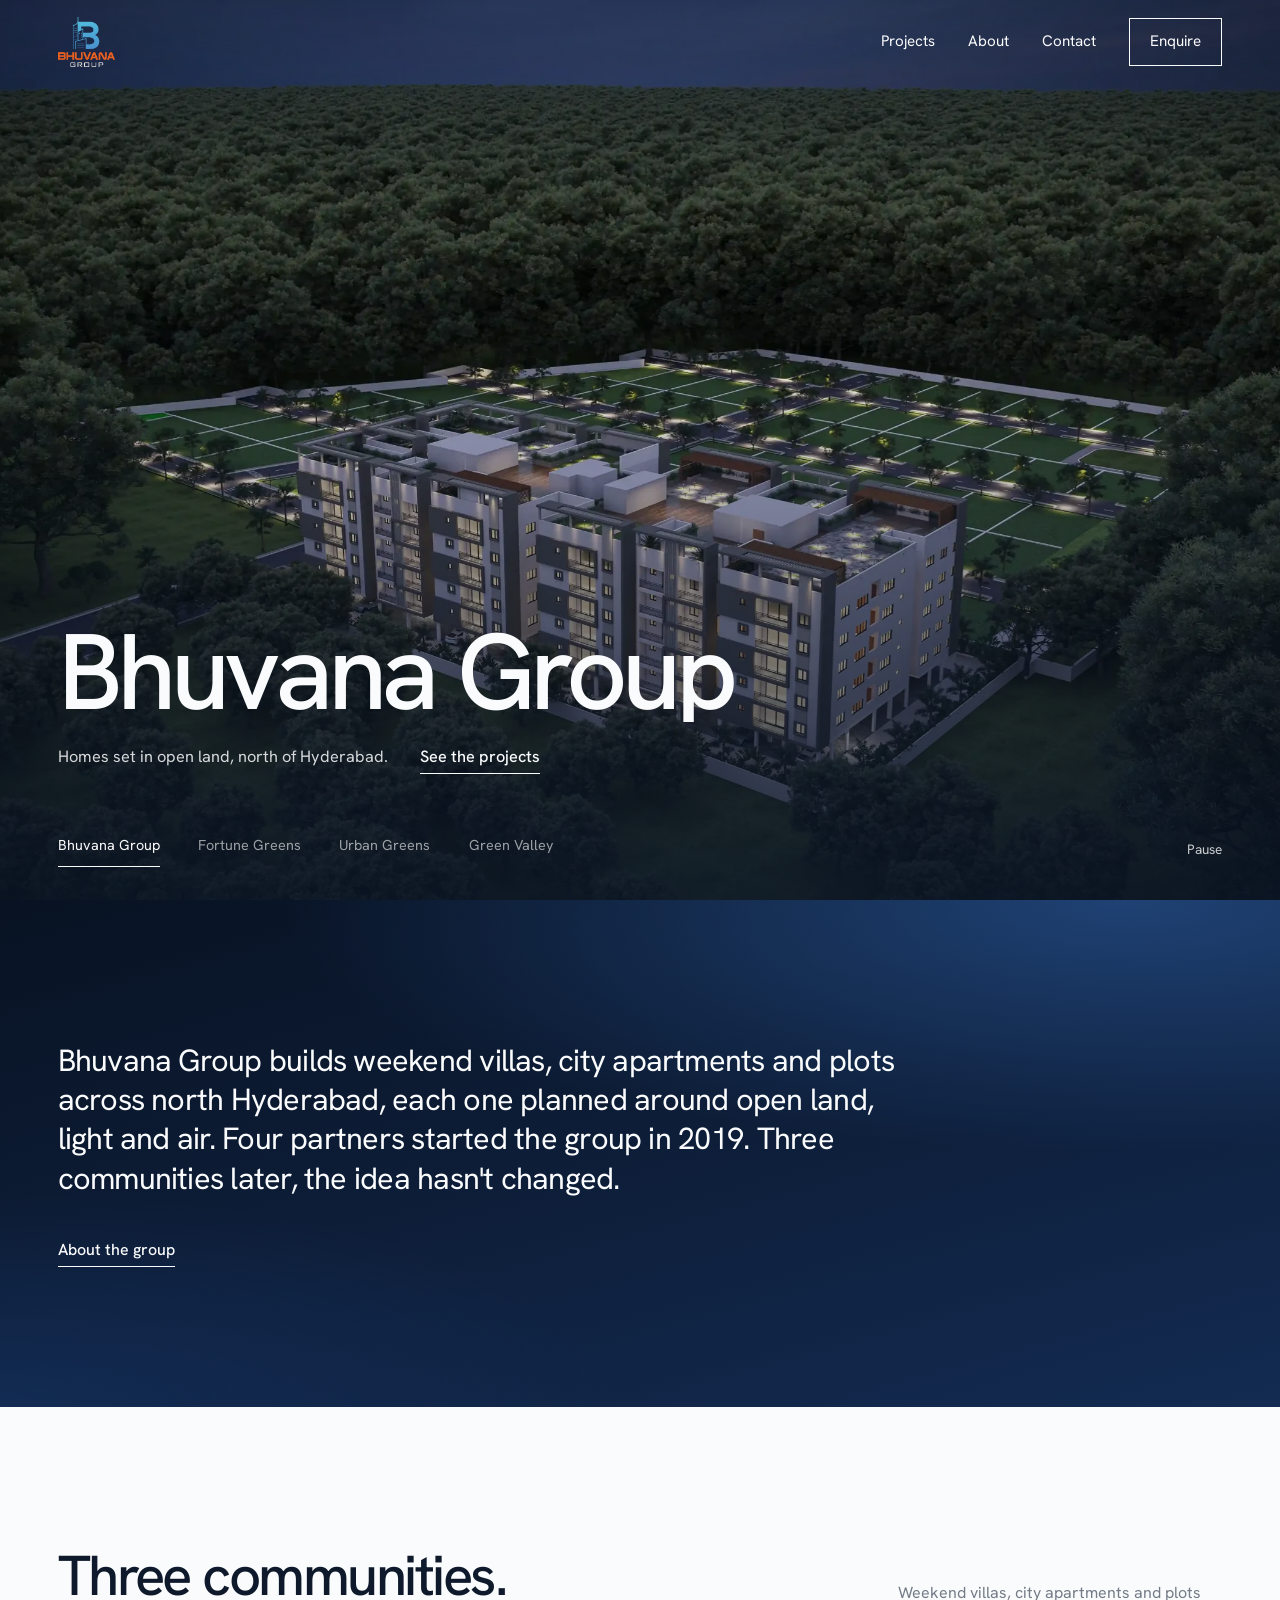
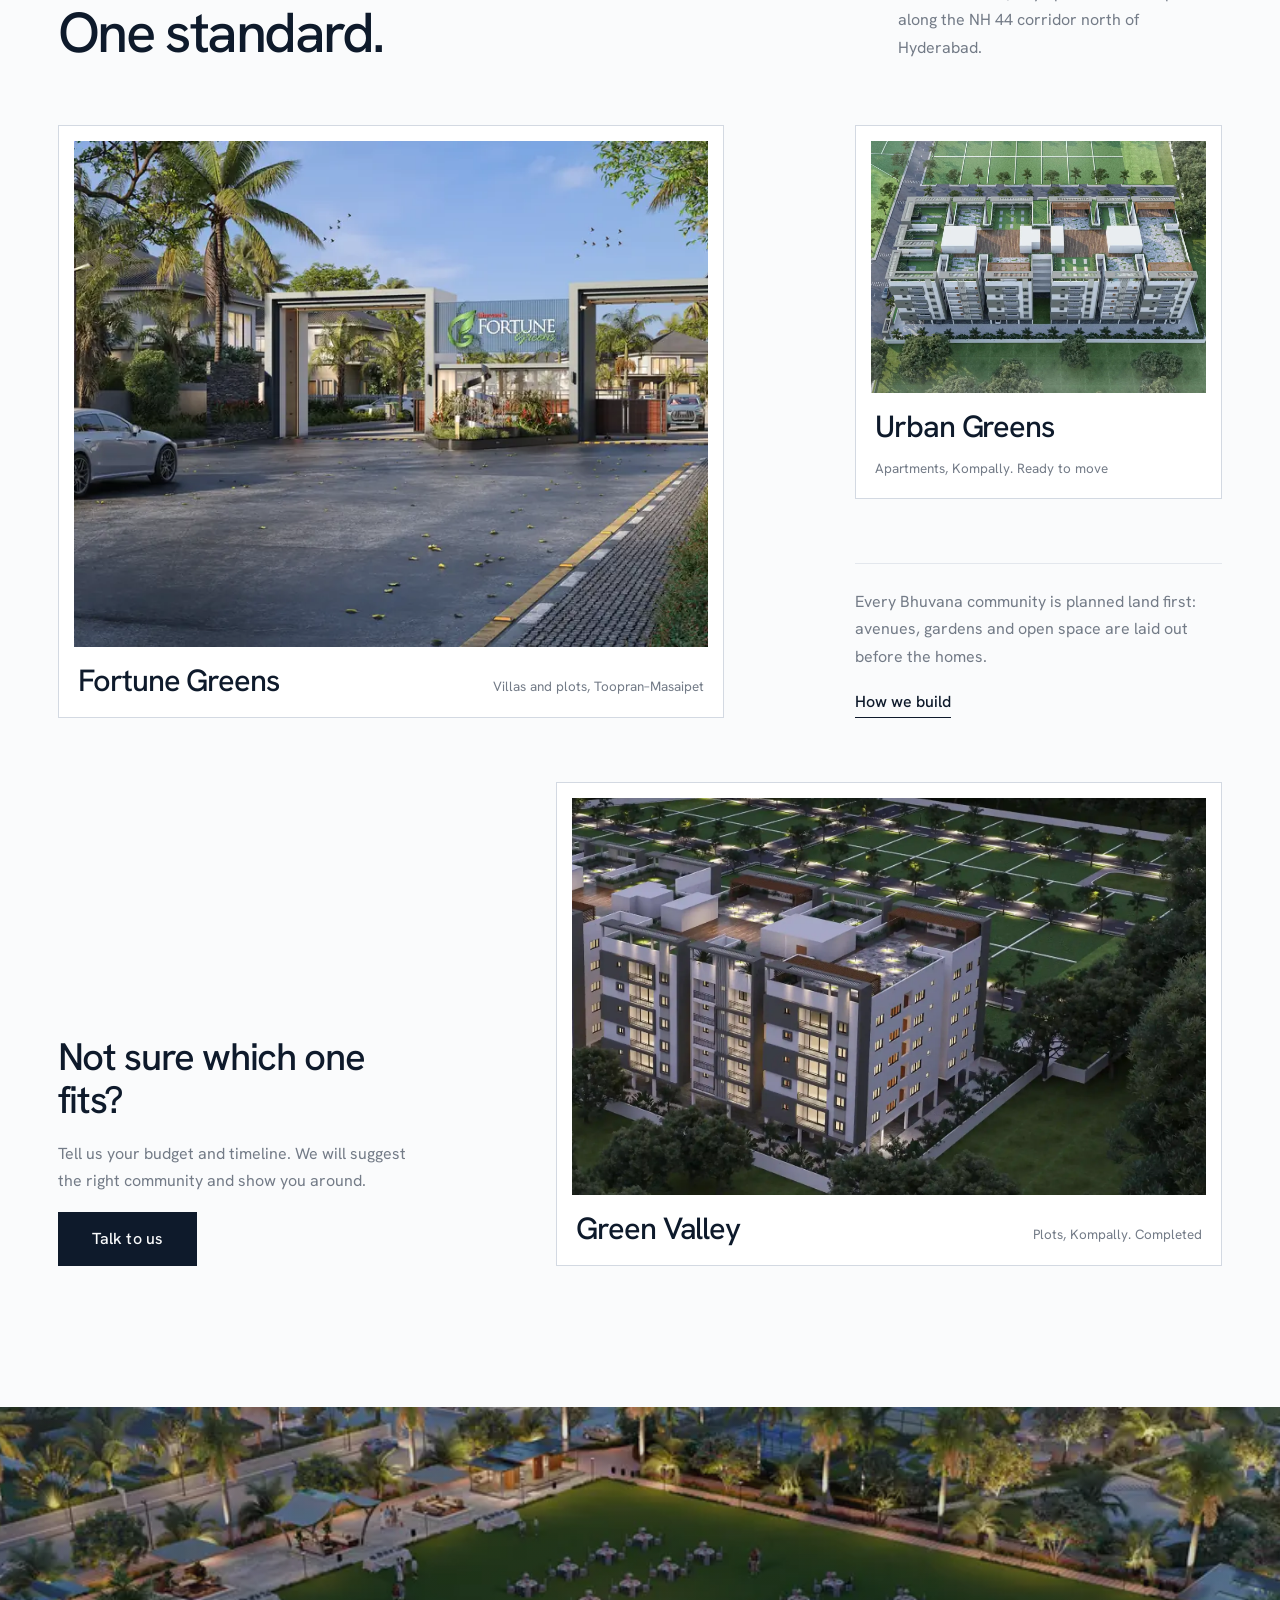
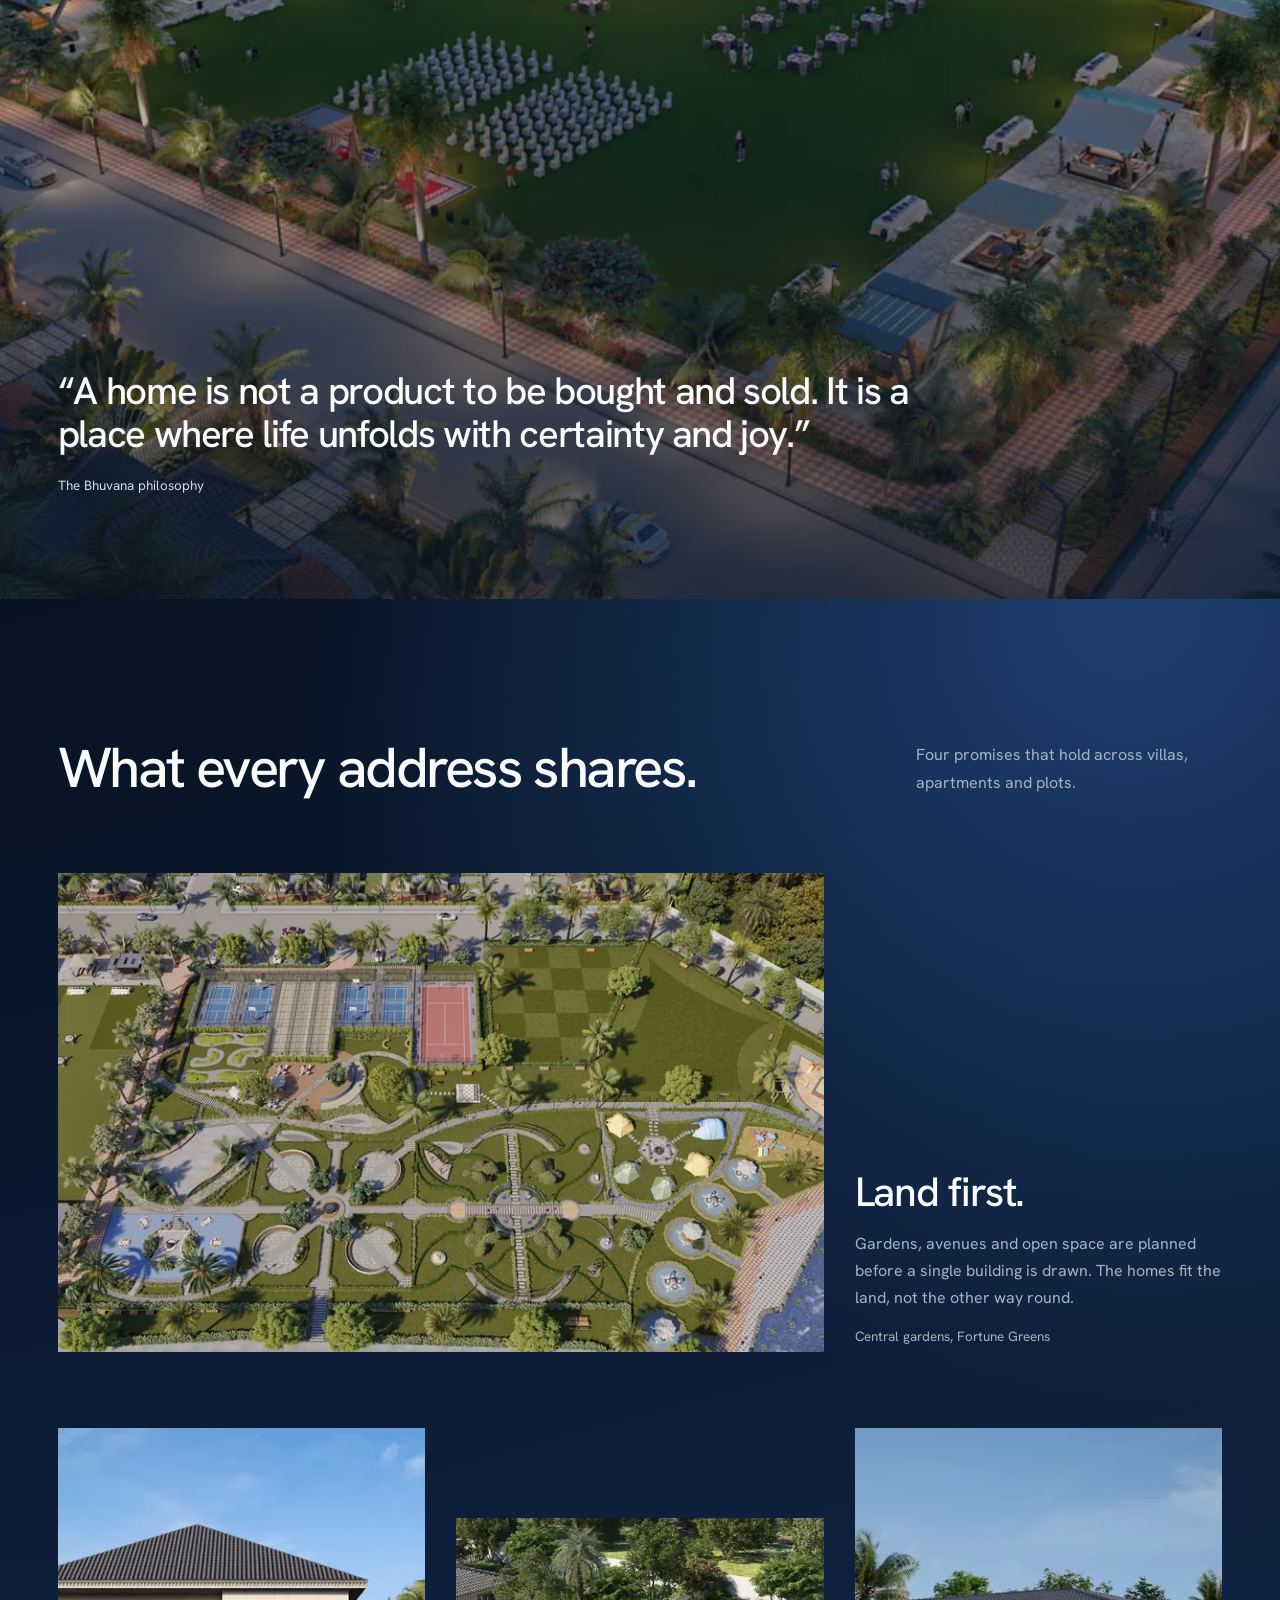
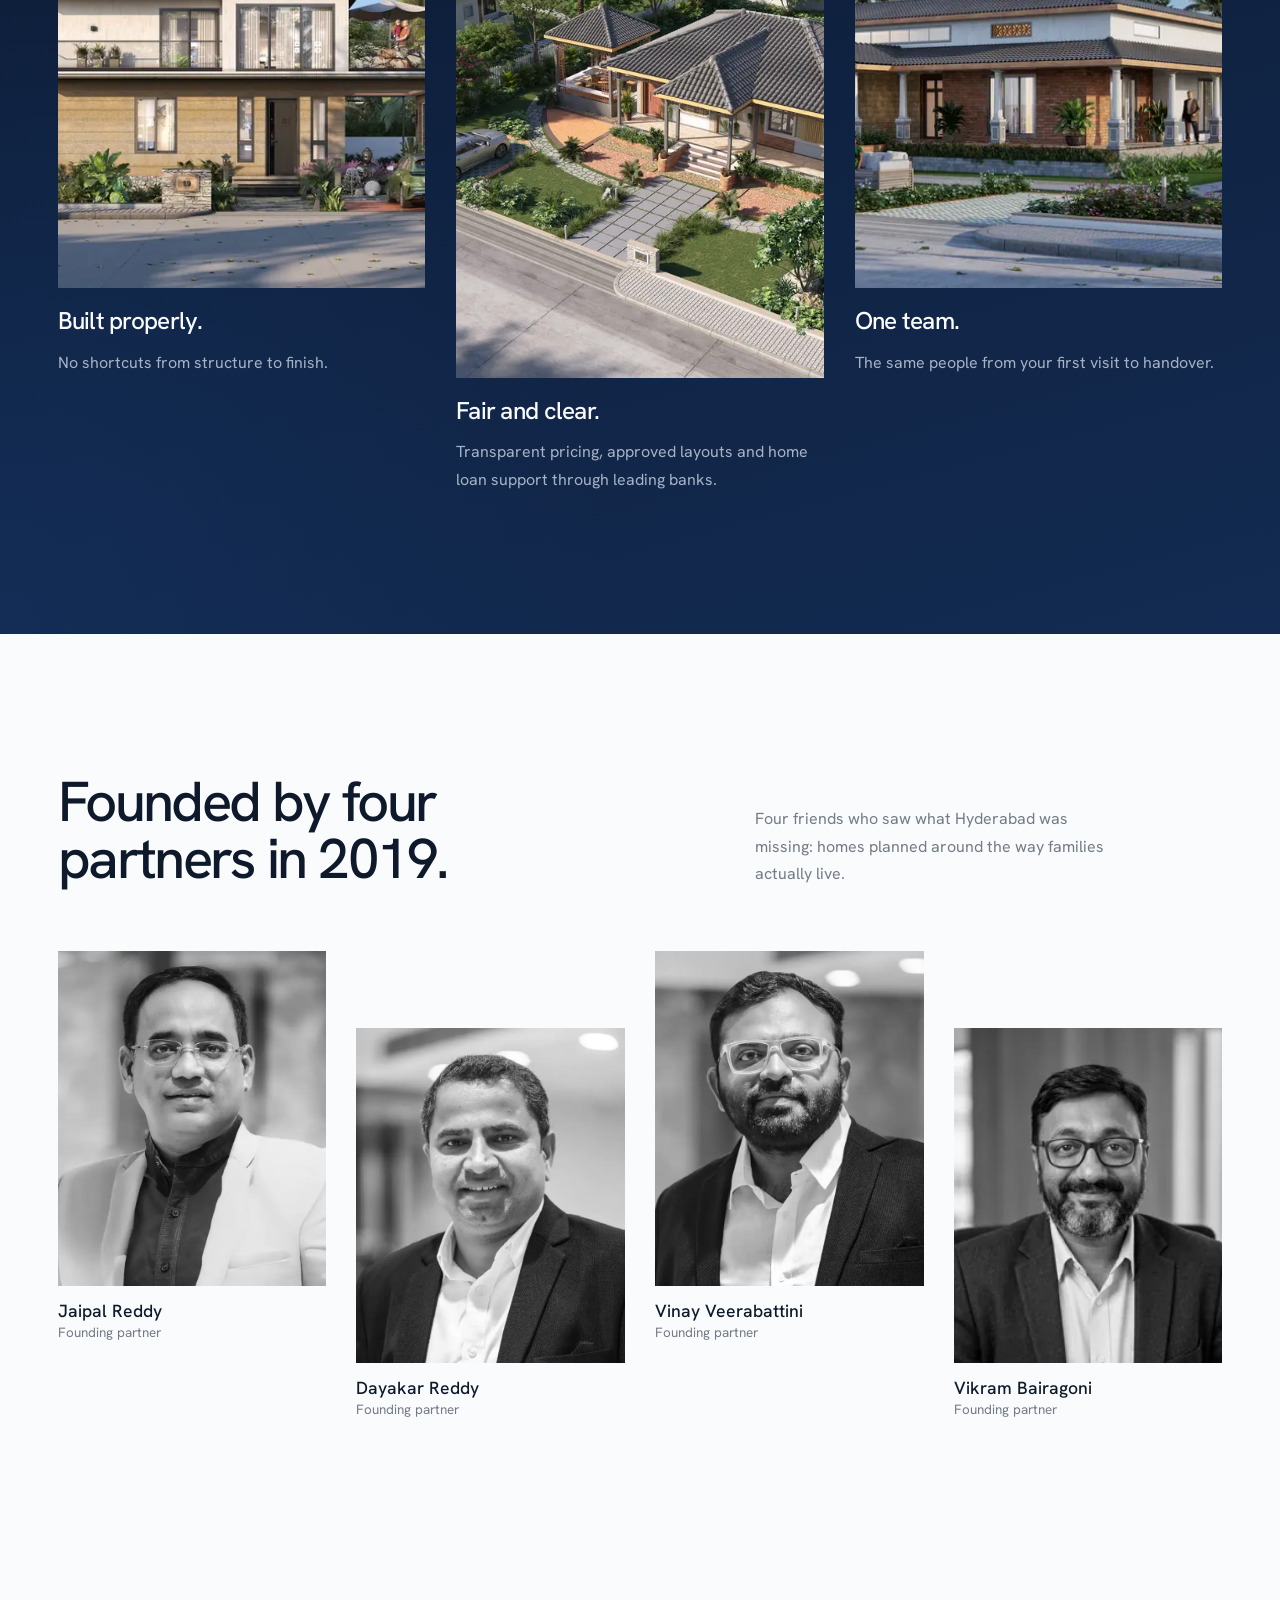
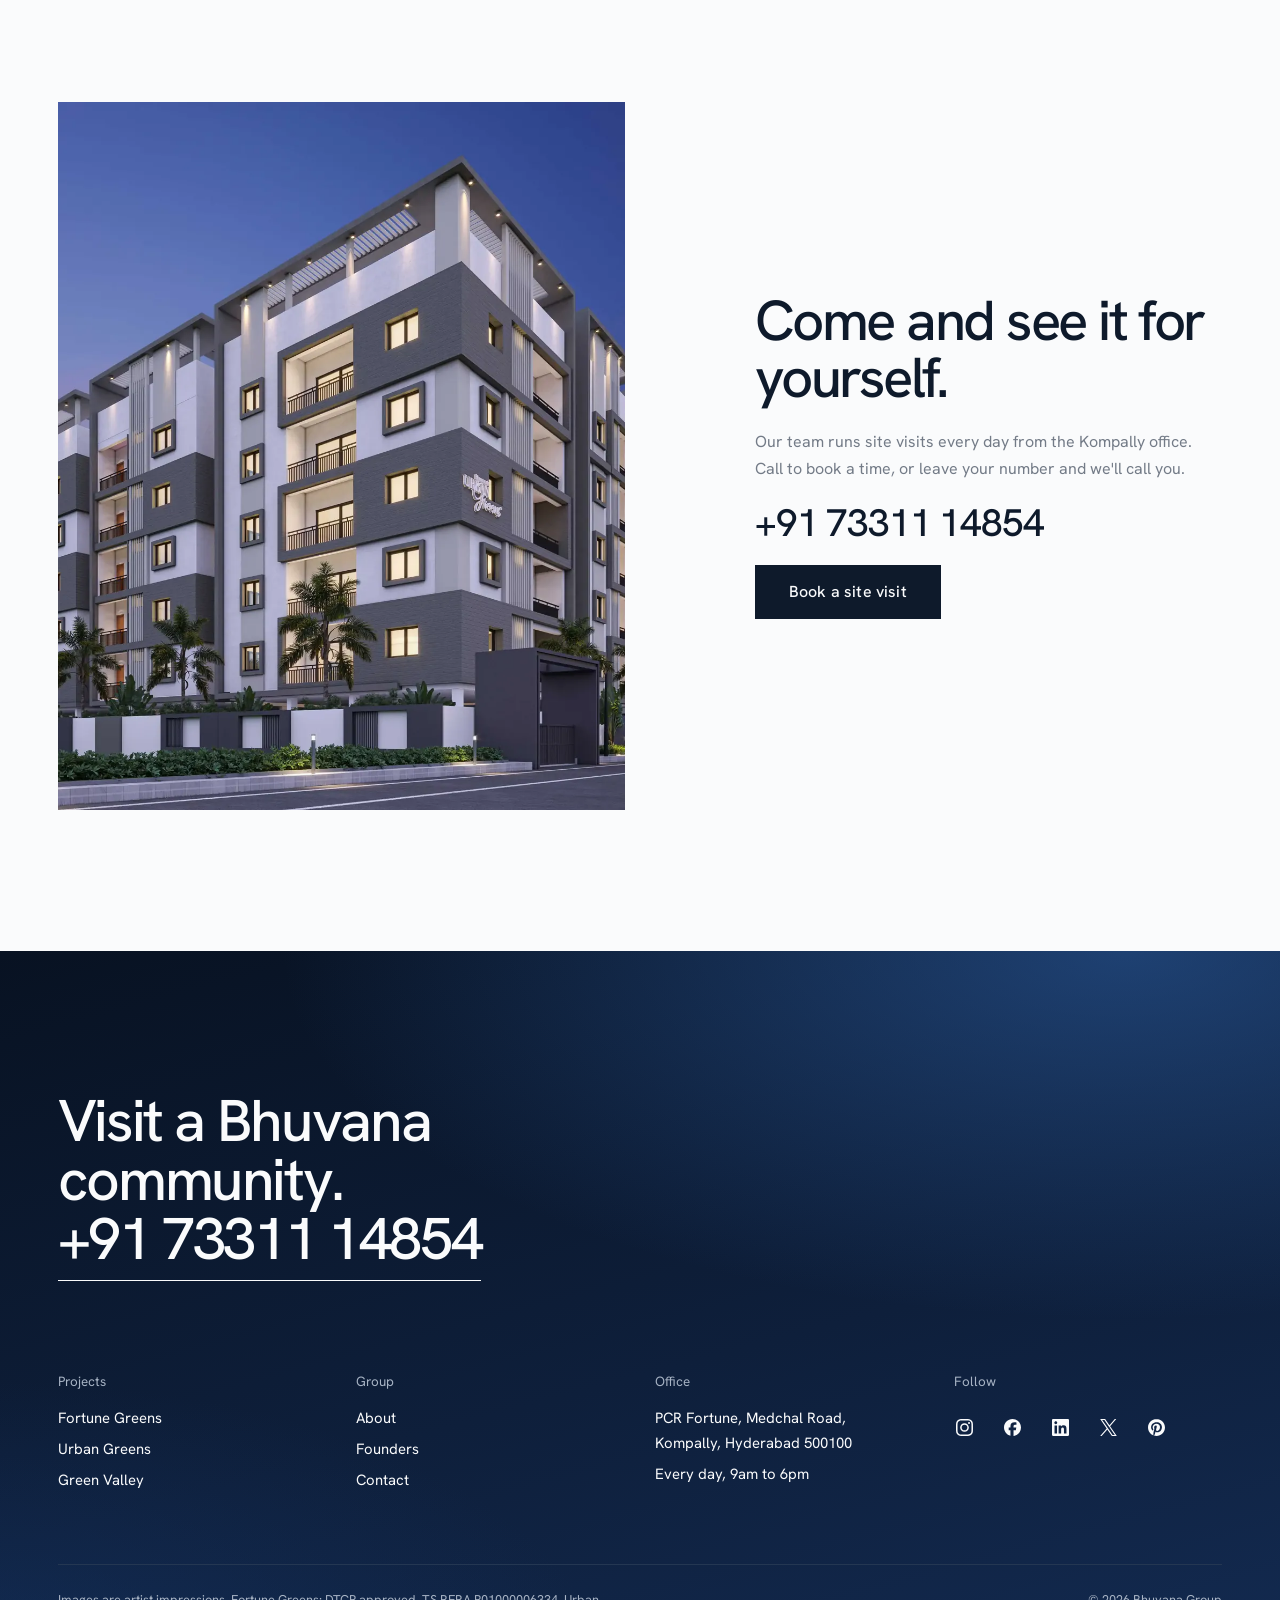
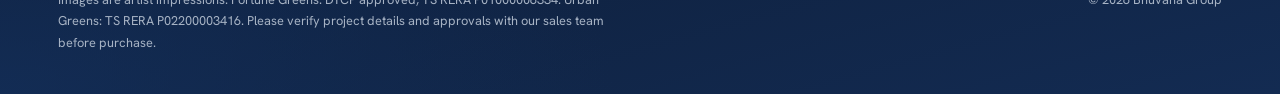
==== bhuvana/index.html @ 67fd5491 "Add Bhuvana Group site (v18) as uploaded, before redesign Co-Authored-By: Claude Opus 5.5 <noreply@a" ====
<!doctype html>
<html lang="en">
<head>
<meta charset="utf-8">
<meta name="viewport" content="width=device-width, initial-scale=1, viewport-fit=cover">
<title>Bhuvana Group | Villas, apartments and plots in Hyderabad</title>
<meta name="description" content="Bhuvana Group builds weekend villas, city apartments and plots across north Hyderabad: Fortune Greens, Urban Greens and Green Valley.">
<link rel="icon" href="favicon.ico" sizes="any">
<link rel="icon" href="icon-512.png" type="image/png">
<link rel="apple-touch-icon" href="apple-touch-icon.png">
<link rel="canonical" href="https://bhuvanagroup.com/">
<meta name="theme-color" content="#0E1A2B">
<meta property="og:type" content="website">
<meta property="og:title" content="Bhuvana Group | Villas, apartments and plots in Hyderabad">
<meta property="og:description" content="Bhuvana Group builds weekend villas, city apartments and plots across north Hyderabad: Fortune Greens, Urban Greens and Green Valley.">
<meta property="og:url" content="https://bhuvanagroup.com/">
<meta property="og:image" content="https://api.bhuvanagroup.com/uploads/contactusImg/1744460688095.png">
<script type="application/ld+json">{"@context":"https://schema.org","@type":"RealEstateAgent","name":"Bhuvana Group","url":"https://bhuvanagroup.com","telephone":"+91-7331114854","address":{"@type":"PostalAddress","streetAddress":"Plot No. 8-81, PCR Fortune, Near Anthem Villas, Laxmi Nagar Colony, Gundlapochampally, Medchal Road, Kompally","addressLocality":"Hyderabad","addressRegion":"Telangana","postalCode":"500100","addressCountry":"IN"},"openingHours":"Mo-Su 09:00-18:00","sameAs":["https://www.facebook.com/bhuvanagroup","https://www.instagram.com/bhuvanagroup","https://www.linkedin.com/company/bhuvanagroup","https://x.com/BhuvanaGroup","https://in.pinterest.com/Bhuvanagroup"]}</script>
<link rel="preconnect" href="https://fonts.googleapis.com">
<link rel="preconnect" href="https://fonts.gstatic.com" crossorigin>
<link href="https://fonts.googleapis.com/css2?family=Hanken+Grotesk:wght@400;500;600&display=swap" rel="stylesheet">
<link rel="stylesheet" href="assets/site.css">
</head>
<body>
<svg width="0" height="0" style="position:absolute" aria-hidden="true">
<symbol id="i-badge-check" viewBox="0 0 24 24"><path d="M3.85 8.62a4 4 0 0 1 4.78-4.77 4 4 0 0 1 6.74 0 4 4 0 0 1 4.78 4.78 4 4 0 0 1 0 6.74 4 4 0 0 1-4.77 4.78 4 4 0 0 1-6.75 0 4 4 0 0 1-4.78-4.77 4 4 0 0 1 0-6.76Z" /> <path d="m16 9-5.5 5.5L8 12" /></symbol>
<symbol id="i-scale" viewBox="0 0 24 24"><path d="M12 3v18" /> <path d="m19 8 3 8a5 5 0 0 1-6 0zV7" /> <path d="M3 7h1a17 17 0 0 0 8-2 17 17 0 0 0 8 2h1" /> <path d="m5 8 3 8a5 5 0 0 1-6 0zV7" /> <path d="M7 21h10" /></symbol>
<symbol id="i-map-pin" viewBox="0 0 24 24"><path d="M20 10c0 4.993-5.539 10.193-7.399 11.799a1 1 0 0 1-1.202 0C9.539 20.193 4 14.993 4 10a8 8 0 0 1 16 0" /> <circle cx="12" cy="10" r="3" /></symbol>
<symbol id="i-sprout" viewBox="0 0 24 24"><path d="M14 9.536V7a4 4 0 0 1 4-4h1.5a.5.5 0 0 1 .5.5V5a4 4 0 0 1-4 4 4 4 0 0 0-4 4c0 2 1 3 1 5a5 5 0 0 1-1 3" /> <path d="M4 9a5 5 0 0 1 8 4 5 5 0 0 1-8-4" /> <path d="M5 21h14" /></symbol>
<symbol id="i-handshake" viewBox="0 0 24 24"><path d="m11 17 2 2a1 1 0 1 0 3-3" /> <path d="m14 14 2.5 2.5a1 1 0 1 0 3-3l-3.88-3.88a3 3 0 0 0-4.24 0l-.88.88a1 1 0 1 1-3-3l2.81-2.81a5.79 5.79 0 0 1 7.06-.87l.47.28a2 2 0 0 0 1.42.25L21 4" /> <path d="m21 3 1 11h-2" /> <path d="M3 3 2 14l6.5 6.5a1 1 0 1 0 3-3" /> <path d="M3 4h8" /></symbol>
<symbol id="i-sofa" viewBox="0 0 24 24"><path d="M20 9V6a2 2 0 0 0-2-2H6a2 2 0 0 0-2 2v3" /> <path d="M2 16a2 2 0 0 0 2 2h16a2 2 0 0 0 2-2v-5a2 2 0 0 0-4 0v1.5a.5.5 0 0 1-.5.5h-11a.5.5 0 0 1-.5-.5V11a2 2 0 0 0-4 0z" /> <path d="M4 18v2" /> <path d="M20 18v2" /> <path d="M12 4v9" /></symbol>
<symbol id="i-trees" viewBox="0 0 24 24"><path d="M10 10v.2A3 3 0 0 1 8.9 16H5a3 3 0 0 1-1-5.8V10a3 3 0 0 1 6 0Z" /> <path d="M7 16v6" /> <path d="M13 19v3" /> <path d="M12 19h8.3a1 1 0 0 0 .7-1.7L18 14h.3a1 1 0 0 0 .7-1.7L16 9h.2a1 1 0 0 0 .8-1.7L13 3l-1.4 1.5" /></symbol>
<symbol id="i-shield-check" viewBox="0 0 24 24"><path d="M20 13c0 5-3.5 7.5-7.66 8.95a1 1 0 0 1-.67-.01C7.5 20.5 4 18 4 13V6a1 1 0 0 1 1-1c2 0 4.5-1.2 6.24-2.72a1.17 1.17 0 0 1 1.52 0C14.51 3.81 17 5 19 5a1 1 0 0 1 1 1z" /> <path d="m9 12 2 2 4-4" /></symbol>
<symbol id="i-toy-brick" viewBox="0 0 24 24"><rect width="18" height="12" x="3" y="8" rx="1" /> <path d="M10 8V5c0-.6-.4-1-1-1H6a1 1 0 0 0-1 1v3" /> <path d="M19 8V5c0-.6-.4-1-1-1h-3a1 1 0 0 0-1 1v3" /></symbol>
<symbol id="i-heart-pulse" viewBox="0 0 24 24"><path d="M2 9.5a5.5 5.5 0 0 1 9.591-3.676.56.56 0 0 0 .818 0A5.49 5.49 0 0 1 22 9.5c0 2.29-1.5 4-3 5.5l-5.492 5.313a2 2 0 0 1-3 .019L5 15c-1.5-1.5-3-3.2-3-5.5" /> <path d="M3.22 13H9.5l.5-1 2 4.5 2-7 1.5 3.5h5.27" /></symbol>
<symbol id="i-droplets" viewBox="0 0 24 24"><path d="M7 16.3c2.2 0 4-1.83 4-4.05 0-1.16-.57-2.26-1.71-3.19S7.29 6.75 7 5.3c-.29 1.45-1.14 2.84-2.29 3.76S3 11.1 3 12.25c0 2.22 1.8 4.05 4 4.05z" /> <path d="M12.56 6.6A10.97 10.97 0 0 0 14 3.02c.5 2.5 2 4.9 4 6.5s3 3.5 3 5.5a6.98 6.98 0 0 1-11.91 4.97" /></symbol>
<symbol id="i-phone" viewBox="0 0 24 24"><path d="M13.832 16.568a1 1 0 0 0 1.213-.303l.355-.465A2 2 0 0 1 17 15h3a2 2 0 0 1 2 2v3a2 2 0 0 1-2 2A18 18 0 0 1 2 4a2 2 0 0 1 2-2h3a2 2 0 0 1 2 2v3a2 2 0 0 1-.8 1.6l-.468.351a1 1 0 0 0-.292 1.233 14 14 0 0 0 6.392 6.384" /></symbol>
<symbol id="i-clock" viewBox="0 0 24 24"><circle cx="12" cy="12" r="10" /> <path d="M12 6v6l4 2" /></symbol>
<symbol id="b-instagram" viewBox="0 0 24 24"><path d="M7.0301.084c-1.2768.0602-2.1487.264-2.911.5634-.7888.3075-1.4575.72-2.1228 1.3877-.6652.6677-1.075 1.3368-1.3802 2.127-.2954.7638-.4956 1.6365-.552 2.914-.0564 1.2775-.0689 1.6882-.0626 4.947.0062 3.2586.0206 3.6671.0825 4.9473.061 1.2765.264 2.1482.5635 2.9107.308.7889.72 1.4573 1.388 2.1228.6679.6655 1.3365 1.0743 2.1285 1.38.7632.295 1.6361.4961 2.9134.552 1.2773.056 1.6884.069 4.9462.0627 3.2578-.0062 3.668-.0207 4.9478-.0814 1.28-.0607 2.147-.2652 2.9098-.5633.7889-.3086 1.4578-.72 2.1228-1.3881.665-.6682 1.0745-1.3378 1.3795-2.1284.2957-.7632.4966-1.636.552-2.9124.056-1.2809.0692-1.6898.063-4.948-.0063-3.2583-.021-3.6668-.0817-4.9465-.0607-1.2797-.264-2.1487-.5633-2.9117-.3084-.7889-.72-1.4568-1.3876-2.1228C21.2982 1.33 20.628.9208 19.8378.6165 19.074.321 18.2017.1197 16.9244.0645 15.6471.0093 15.236-.005 11.977.0014 8.718.0076 8.31.0215 7.0301.0839m.1402 21.6932c-1.17-.0509-1.8053-.2453-2.2287-.408-.5606-.216-.96-.4771-1.3819-.895-.422-.4178-.6811-.8186-.9-1.378-.1644-.4234-.3624-1.058-.4171-2.228-.0595-1.2645-.072-1.6442-.079-4.848-.007-3.2037.0053-3.583.0607-4.848.05-1.169.2456-1.805.408-2.2282.216-.5613.4762-.96.895-1.3816.4188-.4217.8184-.6814 1.3783-.9003.423-.1651 1.0575-.3614 2.227-.4171 1.2655-.06 1.6447-.072 4.848-.079 3.2033-.007 3.5835.005 4.8495.0608 1.169.0508 1.8053.2445 2.228.408.5608.216.96.4754 1.3816.895.4217.4194.6816.8176.9005 1.3787.1653.4217.3617 1.056.4169 2.2263.0602 1.2655.0739 1.645.0796 4.848.0058 3.203-.0055 3.5834-.061 4.848-.051 1.17-.245 1.8055-.408 2.2294-.216.5604-.4763.96-.8954 1.3814-.419.4215-.8181.6811-1.3783.9-.4224.1649-1.0577.3617-2.2262.4174-1.2656.0595-1.6448.072-4.8493.079-3.2045.007-3.5825-.006-4.848-.0608M16.953 5.5864A1.44 1.44 0 1 0 18.39 4.144a1.44 1.44 0 0 0-1.437 1.4424M5.8385 12.012c.0067 3.4032 2.7706 6.1557 6.173 6.1493 3.4026-.0065 6.157-2.7701 6.1506-6.1733-.0065-3.4032-2.771-6.1565-6.174-6.1498-3.403.0067-6.156 2.771-6.1496 6.1738M8 12.0077a4 4 0 1 1 4.008 3.9921A3.9996 3.9996 0 0 1 8 12.0077"/></symbol>
<symbol id="b-facebook" viewBox="0 0 24 24"><path d="M9.101 23.691v-7.98H6.627v-3.667h2.474v-1.58c0-4.085 1.848-5.978 5.858-5.978.401 0 .955.042 1.468.103a8.68 8.68 0 0 1 1.141.195v3.325a8.623 8.623 0 0 0-.653-.036 26.805 26.805 0 0 0-.733-.009c-.707 0-1.259.096-1.675.309a1.686 1.686 0 0 0-.679.622c-.258.42-.374.995-.374 1.752v1.297h3.919l-.386 2.103-.287 1.564h-3.246v8.245C19.396 23.238 24 18.179 24 12.044c0-6.627-5.373-12-12-12s-12 5.373-12 12c0 5.628 3.874 10.35 9.101 11.647Z"/></symbol>
<symbol id="b-x" viewBox="0 0 24 24"><path d="M14.234 10.162 22.977 0h-2.072l-7.591 8.824L7.251 0H.258l9.168 13.343L.258 24H2.33l8.016-9.318L16.749 24h6.993zm-2.837 3.299-.929-1.329L3.076 1.56h3.182l5.965 8.532.929 1.329 7.754 11.09h-3.182z"/></symbol>
<symbol id="b-pinterest" viewBox="0 0 24 24"><path d="M12.017 0C5.396 0 .029 5.367.029 11.987c0 5.079 3.158 9.417 7.618 11.162-.105-.949-.199-2.403.041-3.439.219-.937 1.406-5.957 1.406-5.957s-.359-.72-.359-1.781c0-1.663.967-2.911 2.168-2.911 1.024 0 1.518.769 1.518 1.688 0 1.029-.653 2.567-.992 3.992-.285 1.193.6 2.165 1.775 2.165 2.128 0 3.768-2.245 3.768-5.487 0-2.861-2.063-4.869-5.008-4.869-3.41 0-5.409 2.562-5.409 5.199 0 1.033.394 2.143.889 2.741.099.12.112.225.085.345-.09.375-.293 1.199-.334 1.363-.053.225-.172.271-.401.165-1.495-.69-2.433-2.878-2.433-4.646 0-3.776 2.748-7.252 7.92-7.252 4.158 0 7.392 2.967 7.392 6.923 0 4.135-2.607 7.462-6.233 7.462-1.214 0-2.354-.629-2.758-1.379l-.749 2.848c-.269 1.045-1.004 2.352-1.498 3.146 1.123.345 2.306.535 3.55.535 6.607 0 11.985-5.365 11.985-11.987C23.97 5.39 18.592.026 11.985.026L12.017 0z"/></symbol>
<symbol id="b-linkedin" viewBox="0 0 24 24"><path d="M20.447 20.452h-3.554v-5.569c0-1.328-.027-3.037-1.852-3.037-1.853 0-2.136 1.445-2.136 2.939v5.667H9.351V9h3.414v1.561h.046c.477-.9 1.637-1.85 3.37-1.85 3.601 0 4.267 2.37 4.267 5.455v6.286zM5.337 7.433c-1.144 0-2.063-.926-2.063-2.065 0-1.138.92-2.063 2.063-2.063 1.14 0 2.064.925 2.064 2.063 0 1.139-.925 2.065-2.064 2.065zm1.782 13.019H3.555V9h3.564v11.452zM22.225 0H1.771C.792 0 0 .774 0 1.729v20.542C0 23.227.792 24 1.771 24h20.451C23.2 24 24 23.227 24 22.271V1.729C24 .774 23.2 0 22.222 0h.003z"/></symbol>
</svg>
<header id="hdr">
  <div class="w bar">
    <a class="logo" href="index.html" aria-label="Bhuvana Group home"><img class="lt" src="assets/img/logo-light.png" alt="Bhuvana Group" width="57" height="50"><img class="dk" src="assets/img/logo.png" alt="" width="57" height="50"></a>
    <nav class="nav" aria-label="Primary">
      <div class="dd"><a href="projects.html">Projects</a><div class="menu"><a href="fortune-greens.html">Fortune Greens<small>Villas and plots, Toopran–Masaipet</small></a><a href="urban-greens.html">Urban Greens<small>Apartments, Kompally</small></a><a href="green-valley.html">Green Valley<small>Plots, Kompally</small></a></div></div>
      <a href="about.html">About</a>
      <a href="contact.html">Contact</a>
      <a class="enq" href="contact.html" data-lead>Enquire</a>
    </nav>
    <button class="burger" id="burger" aria-expanded="false" aria-controls="mnav">Menu</button>
  </div>
  <nav class="mnav" id="mnav" aria-label="Mobile"><a href="projects.html">Projects</a><a class="sub" href="fortune-greens.html">Fortune Greens</a><a class="sub" href="urban-greens.html">Urban Greens</a><a class="sub" href="green-valley.html">Green Valley</a><a href="about.html">About</a><a href="contact.html">Contact</a><p class="cap">Call <a href="tel:+917331114854" style="display:inline;font:inherit;border:0;padding:0">+91 73311 14854</a>, every day 9am to 6pm</p></nav>
</header>

<main id="main">
<section class="hero intro" aria-roledescription="carousel" aria-label="Bhuvana Group and its projects" tabindex="0">
  <div class="slide on" role="group" aria-roledescription="slide" aria-label="Bhuvana Group">
    <img src="assets/img/hero-aerial.webp" alt="Aerial view of a Bhuvana community surrounded by forest" style="object-position:50% 62%" fetchpriority="high">
    <div class="hero-t"><div class="w"><h1 class="d1">Bhuvana Group</h1><p class="sub"><span>Homes set in open land, north of Hyderabad.</span><a class="ul" href="projects.html">See the projects</a></p></div></div>
  </div>
  <div class="slide" role="group" aria-roledescription="slide" aria-label="Fortune Greens">
    <img src="assets/img/fg/fg-entrance-2000.webp" srcset="assets/img/fg/fg-entrance-1000.webp 1000w, assets/img/fg/fg-entrance-2000.webp 2000w" sizes="(max-width:900px) 100vw, 60vw" alt="Entrance gate at Fortune Greens" style="object-position:50% 58%" loading="lazy">
    <div class="hero-t"><div class="w"><h2 class="d1">Fortune Greens</h2><p class="sub"><span>Weekend villas and plots in Toopran–Masaipet.</span><a class="ul" href="fortune-greens.html">Explore Fortune Greens</a></p></div></div>
  </div>
  <div class="slide" role="group" aria-roledescription="slide" aria-label="Urban Greens">
    <img src="assets/img/urban-greens-dusk.webp" alt="Urban Greens apartments at dusk with landscaped frontage" style="object-position:50% 55%" loading="lazy">
    <div class="hero-t"><div class="w"><h2 class="d1">Urban Greens</h2><p class="sub"><span>2 and 3 BHK apartments in Kompally, ready to move in.</span><a class="ul" href="urban-greens.html">Explore Urban Greens</a></p></div></div>
  </div>
  <div class="slide" role="group" aria-roledescription="slide" aria-label="Green Valley">
    <img src="assets/img/green-valley.webp" alt="Green Valley plotted layout in Kompally with lit avenues" style="object-position:50% 50%" loading="lazy">
    <div class="hero-t"><div class="w"><h2 class="d1">Green Valley</h2><p class="sub"><span>A completed plotted layout in Kompally, ready to build on.</span><a class="ul" href="green-valley.html">Explore Green Valley</a></p></div></div>
  </div>
  <div class="hidx"><div class="w"><div class="tabs"><button type="button" class="tab" data-n="1/4">Bhuvana Group</button><button type="button" class="tab" data-n="2/4">Fortune Greens</button><button type="button" class="tab" data-n="3/4">Urban Greens</button><button type="button" class="tab" data-n="4/4">Green Valley</button></div><button type="button" class="pp" id="pp">Pause</button></div></div>
</section>

<section class="sec stmt-wrap dark"><div class="w g">
  <p class="stmt">Bhuvana Group builds weekend villas, city apartments and plots across north Hyderabad, each one planned around open land, light and air. Four partners started the group in 2019. Three communities later, the idea hasn't changed.</p>
  <p class="more"><a class="ul" href="about.html">About the group</a></p>
</div></section>

<section class="sec" id="projects" aria-label="Projects"><div class="w">
  <div class="phead"><h2 class="d2">Three communities.<br>One standard.</h2><p style="color:var(--mute)">Weekend villas, city apartments and plots along the NH 44 corridor north of Hyderabad.</p></div>
  <div class="g pg">
    <a class="pc p-fg" href="fortune-greens.html"><span class="pic"><img src="assets/img/fg/fg-entrance-2000.webp" srcset="assets/img/fg/fg-entrance-1000.webp 1000w, assets/img/fg/fg-entrance-2000.webp 2000w" sizes="(max-width:900px) 100vw, 60vw" alt="Entrance gate at Fortune Greens" loading="lazy" style="object-position:50% 58%"></span><span class="pm"><h3>Fortune Greens</h3><span class="cap">Villas and plots, Toopran–Masaipet</span></span></a>
    <a class="pc p-ug" href="urban-greens.html"><span class="pic"><img src="assets/img/urban-greens-aerial.webp" alt="Urban Greens apartments at dusk with landscaped frontage" loading="lazy" style="object-position:50% 50%"></span><span class="pm"><h3>Urban Greens</h3><span class="cap">Apartments, Kompally. Ready to move</span></span></a>
    <div class="p-note"><p>Every Bhuvana community is planned land first: avenues, gardens and open space are laid out before the homes.</p><a class="ul" href="about.html">How we build</a></div>
    <div class="p-cta"><p class="d3">Not sure which one fits?</p><p style="color:var(--mute)">Tell us your budget and timeline. We will suggest the right community and show you around.</p><button class="btn" data-lead>Talk to us</button></div>
    <a class="pc p-gv" href="green-valley.html"><span class="pic"><img src="assets/img/green-valley.webp" alt="Green Valley plotted layout in Kompally with lit avenues" loading="lazy" style="object-position:50% 50%"></span><span class="pm"><h3>Green Valley</h3><span class="cap">Plots, Kompally. Completed</span></span></a>
  </div>
</div></section>

<section class="band">
  <img src="assets/img/fg/fg-event-lawn-2000.webp" srcset="assets/img/fg/fg-event-lawn-1000.webp 1000w, assets/img/fg/fg-event-lawn-2000.webp 2000w" sizes="(max-width:900px) 100vw, 60vw" alt="" loading="lazy" style="object-position:50% 55%">
  <div class="w g"><blockquote class="d3">“A home is not a product to be bought and sold. It is a place where life unfolds with certainty and joy.”</blockquote><p class="cap">The Bhuvana philosophy</p></div>
</section>

<section class="sec prin dark"><div class="w g">
  <div class="prh"><h2 class="d2">What every address shares.</h2><p>Four promises that hold across villas, apartments and plots.</p></div>
  <article class="pf">
    <div class="pic"><img src="assets/img/fg/fg-aerial-courts-2000.webp" srcset="assets/img/fg/fg-aerial-courts-1000.webp 1000w, assets/img/fg/fg-aerial-courts-2000.webp 2000w" sizes="(max-width:900px) 100vw, 60vw" alt="Central gardens and sports courts at Fortune Greens from above" loading="lazy"></div>
    <div class="pt"><h3>Land first.</h3><p>Gardens, avenues and open space are planned before a single building is drawn. The homes fit the land, not the other way round.</p><span class="cap">Central gardens, Fortune Greens</span></div>
  </article>
  <article class="ps ps1"><div class="pic"><img src="assets/img/fg/fg-villa-two-storey-2000.webp" srcset="assets/img/fg/fg-villa-two-storey-1000.webp 1000w, assets/img/fg/fg-villa-two-storey-2000.webp 2000w" sizes="(max-width:900px) 100vw, 60vw" alt="Two-storey villa at Fortune Greens" loading="lazy"></div><h3>Built properly.</h3><p>No shortcuts from structure to finish.</p></article>
  <article class="ps ps2"><div class="pic"><img src="assets/img/fg/fg-villas-street-aerial-2000.webp" srcset="assets/img/fg/fg-villas-street-aerial-1000.webp 1000w, assets/img/fg/fg-villas-street-aerial-2000.webp 2000w" sizes="(max-width:900px) 100vw, 60vw" alt="Villa lane at Fortune Greens from above" loading="lazy"></div><h3>Fair and clear.</h3><p>Transparent pricing, approved layouts and home loan support through leading banks.</p></article>
  <article class="ps ps3"><div class="pic"><img src="assets/img/fg/fg-verandah-2000.webp" srcset="assets/img/fg/fg-verandah-1000.webp 1000w, assets/img/fg/fg-verandah-2000.webp 2000w" sizes="(max-width:900px) 100vw, 60vw" alt="Residents on a verandah at Fortune Greens" loading="lazy"></div><h3>One team.</h3><p>The same people from your first visit to handover.</p></article>
</div></section>

<section class="sec people" id="founders"><div class="w g">
  <h2 class="d2">Founded by four partners in 2019.</h2>
  <p class="intro">Four friends who saw what Hyderabad was missing: homes planned around the way families actually live.</p>
  <figure><div class="ph"><img src="assets/img/jaipal-reddy.webp" alt="Jaipal Reddy" width="640" height="800" loading="lazy"></div><figcaption>Jaipal Reddy<span>Founding partner</span></figcaption></figure><figure><div class="ph"><img src="assets/img/dayakar-reddy.webp" alt="Dayakar Reddy" width="640" height="800" loading="lazy"></div><figcaption>Dayakar Reddy<span>Founding partner</span></figcaption></figure><figure><div class="ph"><img src="assets/img/vinay-veerabattini.webp" alt="Vinay Veerabattini" width="640" height="800" loading="lazy"></div><figcaption>Vinay Veerabattini<span>Founding partner</span></figcaption></figure><figure><div class="ph"><img src="assets/img/vikram-bairagoni.webp" alt="Vikram Bairagoni" width="640" height="800" loading="lazy"></div><figcaption>Vikram Bairagoni<span>Founding partner</span></figcaption></figure>
</div></section>

<section class="sec visit"><div class="w g">
  <div class="pic"><img src="assets/img/urban-greens-dusk.webp" alt="" loading="lazy" style="object-position:60% 50%"></div>
  <div class="txt">
    <h2 class="d2">Come and see it for yourself.</h2>
    <p style="color:var(--mute)">Our team runs site visits every day from the Kompally office. Call to book a time, or leave your number and we'll call you.</p>
    <a class="tel" href="tel:+917331114854">+91 73311 14854</a>
    <button class="btn" data-lead>Book a site visit</button>
  </div>
</div></section>
</main>

<footer>
  <div class="w g">
    <p class="big">Visit a Bhuvana community.<br><a href="tel:+917331114854">+91 73311 14854</a></p>
    <div class="cols">
      <div><h4>Projects</h4><a href="fortune-greens.html">Fortune Greens</a><a href="urban-greens.html">Urban Greens</a><a href="green-valley.html">Green Valley</a></div>
      <div><h4>Group</h4><a href="about.html">About</a><a href="about.html#founders">Founders</a><a href="contact.html">Contact</a></div>
      <div><h4>Office</h4><p>PCR Fortune, Medchal Road,<br>Kompally, Hyderabad 500100</p><p>Every day, 9am to 6pm</p></div>
      <div><h4>Follow</h4><div class="social"><a href="https://www.instagram.com/bhuvanagroup" rel="noopener" target="_blank" aria-label="Instagram"><svg class="ib" aria-hidden="true"><use href="#b-instagram"/></svg></a><a href="https://www.facebook.com/bhuvanagroup" rel="noopener" target="_blank" aria-label="Facebook"><svg class="ib" aria-hidden="true"><use href="#b-facebook"/></svg></a><a href="https://www.linkedin.com/company/bhuvanagroup" rel="noopener" target="_blank" aria-label="LinkedIn"><svg class="ib" aria-hidden="true"><use href="#b-linkedin"/></svg></a><a href="https://x.com/BhuvanaGroup" rel="noopener" target="_blank" aria-label="X"><svg class="ib" aria-hidden="true"><use href="#b-x"/></svg></a><a href="https://in.pinterest.com/Bhuvanagroup" rel="noopener" target="_blank" aria-label="Pinterest"><svg class="ib" aria-hidden="true"><use href="#b-pinterest"/></svg></a></div></div>
    </div>
    <div class="legal"><p>Images are artist impressions. Fortune Greens: DTCP approved, TS RERA P01000006334. Urban Greens: TS RERA P02200003416. Please verify project details and approvals with our sales team before purchase.</p><span>© <span id="y">2026</span> Bhuvana Group</span></div>
  </div>
</footer>

<div class="sticky" id="sticky"><a href="tel:+917331114854">Call</a><button data-lead>Enquire</button></div>

<dialog class="lead" id="lead" aria-labelledby="leadT">
  <button class="x" data-close aria-label="Close">×</button>
  <div class="side"><img src="assets/img/fg/fg-verandah-2000.webp" srcset="assets/img/fg/fg-verandah-1000.webp 1000w, assets/img/fg/fg-verandah-2000.webp 2000w" sizes="(max-width:900px) 100vw, 60vw" alt="" loading="lazy"><h2 id="leadT">Come and see it for yourself.</h2></div>
  <div class="body"><p>Leave your number and we'll call with prices, availability and a time for a site visit.</p><form class="enqf" novalidate>
      <div class="fields enqf">
        <label>Name<input name="name" autocomplete="name" required minlength="2"></label>
        <label>Mobile number<input name="phone" type="tel" inputmode="tel" autocomplete="tel" required pattern="[0-9+() -]{10,16}"></label>
        <label>Project<select name="project"><option>Not decided yet</option><option>Fortune Greens</option><option>Urban Greens</option><option>Green Valley</option></select></label>
        <button class="btn" type="submit">Request a call back</button>
        <p class="note">We'll call you about this enquiry by phone, SMS, WhatsApp or email.</p>
      </div>
      <div class="thanks" hidden role="status" aria-live="polite"><h3>Thank you.</h3><p>Our team will call you within one working day.</p><button class="btn" type="button" data-close>Close</button></div>
    </form></div>
</dialog>

<dialog class="viewer" id="viewer" aria-label="Image viewer"><button class="x" data-close aria-label="Close">×</button><button class="vn prev" aria-label="Previous image">‹</button><button class="vn next" aria-label="Next image">›</button><figure><img id="vimg" alt=""><figcaption id="vcap"></figcaption></figure></dialog>

<script src="assets/site.js"></script>
</body>
</html>
---- bhuvana/assets/site.css ----
:root{
  --paper:#FAFBFC;--canopy:#0E1A2B;--moss:#22406B;--stone:#737B87;--mist:#E3E7ED;
  --ink:var(--canopy);--mute:var(--stone);--line:var(--mist);
  --serif:"Hanken Grotesk","Helvetica Neue",Arial,system-ui,sans-serif;
  --sans:"Hanken Grotesk","Helvetica Neue",Arial,system-ui,sans-serif;
  --pad:clamp(20px,4.5vw,64px);--gut:clamp(16px,2.4vw,32px);
  --sec:clamp(96px,11vw,176px);--hh:84px;--ease:cubic-bezier(.2,.7,.1,1);
  box-sizing:border-box;
}
*,*::before,*::after{box-sizing:inherit;margin:0}
html{scroll-behavior:smooth;scroll-padding-top:var(--hh)}
body{background:var(--paper);color:var(--ink);font:400 1rem/1.7 var(--sans);-webkit-font-smoothing:antialiased;overflow-x:clip}
img,svg{display:block;max-width:100%}
a{color:inherit;text-decoration:none}
button{font:inherit;color:inherit;background:none;border:0;cursor:pointer;padding:0}
:focus-visible{outline:2px solid var(--moss);outline-offset:3px}
::selection{background:var(--canopy);color:var(--paper)}
[hidden]{display:none!important}

.w{padding-inline:var(--pad);max-width:1600px;margin-inline:auto}
.g{display:grid;grid-template-columns:repeat(12,minmax(0,1fr));column-gap:var(--gut)}
.sec{padding-block:var(--sec)}
.dark,footer{background:radial-gradient(120% 90% at 88% 0%,rgba(46,98,170,.55) 0%,rgba(46,98,170,0) 55%),radial-gradient(80% 70% at 0% 100%,rgba(20,48,92,.7) 0%,rgba(20,48,92,0) 60%),linear-gradient(165deg,#081222 0%,#0E1F3B 55%,#132B52 100%)}
.dark{color:var(--paper);--mute:#A7B3C4;--line:#243752}
.dark .pic,.dark figure>button[data-view]{background:#152742}

/* type */
.d1,.d2,.d3,.stmt,h1,h2{font-family:var(--serif);font-weight:500;letter-spacing:-.03em}
.d1{font-size:clamp(3rem,8.4vw,8.4rem);line-height:.92;letter-spacing:-.05em}
.d2{font-size:clamp(2.1rem,4.4vw,4.2rem);line-height:1;letter-spacing:-.045em}
.d3{font-size:clamp(1.7rem,3vw,2.8rem);line-height:1.12;letter-spacing:-.035em}
.stmt{font-size:clamp(1.45rem,2.4vw,2.3rem);line-height:1.28;font-weight:400;letter-spacing:-.025em}
.cap{font-size:.84rem;color:var(--mute);line-height:1.5}
.lead-p{font-size:clamp(1.05rem,1.25vw,1.2rem);line-height:1.65;max-width:38ch}
p{max-width:62ch}

/* links & buttons: understated */
.ul{display:inline-block;padding-bottom:3px;background:linear-gradient(currentColor,currentColor) 0 100%/100% 1px no-repeat;transition:background-size .5s var(--ease);font-weight:500}
.ul:hover{background-size:0 1px;background-position:100% 100%}
.btn{display:inline-flex;align-items:center;justify-content:center;min-height:54px;padding:0 34px;background:var(--canopy);color:var(--paper);font-weight:500;letter-spacing:.01em;transition:background .3s}
.btn:hover{background:var(--moss)}
.dark .btn{background:var(--paper);color:var(--canopy)}
.dark .btn:hover{background:var(--mist)}

/* header */
header{position:fixed;inset:0 0 auto;z-index:40;color:var(--paper);transition:background .4s,color .4s,box-shadow .4s}
.bar{display:flex;align-items:center;justify-content:space-between;height:var(--hh);gap:var(--gut)}
.logo img{height:50px;width:auto}.logo .dk{display:none}
.nav{display:flex;align-items:center;gap:clamp(20px,2.6vw,40px);font-size:.95rem}
.nav a[aria-current=page]{background:linear-gradient(currentColor,currentColor) 0 100%/100% 1px no-repeat;padding-bottom:3px}
.nav .enq{padding:10px 20px;border:1px solid currentColor;transition:background .3s,color .3s}
.nav .enq:hover{background:var(--paper);color:var(--canopy)}
header.solid{background:var(--paper);color:var(--ink);box-shadow:0 1px 0 var(--line)}
header.solid .logo .lt{display:none}header.solid .logo .dk{display:block}
header.solid .nav .enq:hover{background:var(--canopy);color:var(--paper)}
.dd{position:relative}
.dd .menu{position:absolute;top:calc(100% + 18px);left:-24px;width:300px;padding:12px 0;background:var(--paper);color:var(--ink);box-shadow:0 30px 60px -30px rgba(11,22,40,.4);opacity:0;visibility:hidden;transition:opacity .25s,visibility 0s .25s}
.dd .menu::before{content:"";position:absolute;inset:-18px 0 auto;height:18px}
.dd:hover .menu,.dd:focus-within .menu{opacity:1;visibility:visible;transition:opacity .25s}
.dd .menu a{display:block;padding:12px 24px;font-weight:500;font-size:1.1rem;line-height:1.2;letter-spacing:-.01em}
.dd .menu a small{display:block;font:400 .82rem/1.5 var(--sans);color:var(--mute);margin-top:2px}
.dd .menu a:hover{background:var(--mist)}
.burger{display:none;font-size:.95rem;font-weight:500;min-height:44px}
.mnav{display:none;position:fixed;inset:var(--hh) 0 0;background:var(--paper);color:var(--ink);padding:24px var(--pad);overflow:auto}
.mnav.open{display:block}
.mnav a{display:block;font-weight:500;letter-spacing:-.03em;font-size:1.9rem;line-height:1.1;padding:12px 0;border-bottom:1px solid var(--line)}
.mnav a.sub{font-size:1.35rem;padding-left:20px}
.mnav .cap{margin-top:24px}
@media (max-width:960px){.nav{display:none}.burger{display:block}}

/* ---------- home hero: project carousel ---------- */
.hero{position:relative;height:100svh;min-height:600px;color:var(--paper);background:var(--canopy);overflow:hidden}
.slide{position:absolute;inset:0;opacity:0;visibility:hidden;transition:opacity 1.2s var(--ease),visibility 0s 1.2s}
.slide.on{opacity:1;visibility:visible;transition:opacity 1.2s var(--ease),visibility 0s}
.slide img{position:absolute;inset:0;width:100%;height:100%;object-fit:cover}
.slide::after{content:"";position:absolute;inset:0;background:linear-gradient(180deg,rgba(11,22,40,.5) 0,rgba(11,22,40,0) 22%,rgba(11,22,40,.1) 42%,rgba(11,22,40,.82) 100%)}
.hero-t{position:absolute;z-index:2;inset:auto 0 0;padding-bottom:clamp(96px,14vh,140px)}
.hero-t .d1{max-width:12ch}
.hero-t .sub{display:flex;flex-wrap:wrap;gap:8px 32px;align-items:baseline;margin-top:clamp(16px,2.4vh,28px);font-size:1.02rem}
.hero-t .sub span{opacity:.85}
.hero-t .sub a{font-weight:500}
.slide .hero-t>*{opacity:0;translate:0 18px;transition:opacity .9s var(--ease) .25s,translate 1.1s var(--ease) .25s}
.slide.on .hero-t>*{opacity:1;translate:0 0}
/* the one orchestrated moment: first paint */
@media (prefers-reduced-motion:no-preference){
  .hero.intro .slide.on img{animation:settle 2.4s var(--ease) both}
  .hero.intro .slide.on .d1{animation:rise 1.4s var(--ease) .3s both;clip-path:inset(0 0 0 0)}
  @keyframes settle{from{scale:1.12}}
  @keyframes rise{from{translate:0 .5em;opacity:0}}
}
.hidx{position:absolute;z-index:3;inset:auto 0 0;padding-bottom:28px}
.hidx .w{display:flex;justify-content:space-between;align-items:center;gap:var(--gut)}
.tabs{display:flex;gap:clamp(16px,3vw,48px);font-size:.9rem}
.tab{position:relative;padding-bottom:10px;opacity:.6;transition:opacity .3s}
.tab.on,.tab:hover{opacity:1}
.tab::after{content:"";position:absolute;left:0;right:0;bottom:0;height:1px;background:currentColor;transform:scaleX(0);transform-origin:left}
.tab.on::after{animation:fill var(--dur,6.5s) linear forwards}
.hero.paused .tab.on::after{animation-play-state:paused}
@keyframes fill{to{transform:scaleX(1)}}
.pp{font-size:.85rem;opacity:.8;min-height:44px}
.pp:hover{opacity:1}
@media (max-width:700px){.tab:not(.on){display:none}.tabs{gap:0}.tab.on::before{content:attr(data-n);margin-right:10px;opacity:.7}}

/* ---------- page hero (inner pages) ---------- */
.phero{position:relative;height:88svh;min-height:560px;color:var(--paper);background:var(--canopy);overflow:hidden}
.phero>img{position:absolute;inset:0;width:100%;height:100%;object-fit:cover}
.phero::after{content:"";position:absolute;inset:0;background:linear-gradient(180deg,rgba(11,22,40,.5) 0,rgba(11,22,40,0) 25%,rgba(11,22,40,.1) 45%,rgba(11,22,40,.8) 100%)}
.phero .hero-t{padding-bottom:clamp(48px,8vh,88px)}
.crumbs{font-size:.85rem;margin-bottom:clamp(16px,2.4vh,28px);opacity:.85}
.crumbs a{text-decoration:underline;text-underline-offset:3px;text-decoration-thickness:1px}
@media (prefers-reduced-motion:no-preference){.phero>img{animation:settle 2.4s var(--ease) both}.phero .d1{animation:rise 1.4s var(--ease) .3s both}}
/* typographic page top (no image) */
.ttop{padding:calc(var(--hh) + clamp(64px,10vw,140px)) 0 clamp(48px,6vw,88px)}
.ttop .crumbs{opacity:1;color:var(--mute)}

/* ---------- editorial building blocks ---------- */
.stmt-wrap .stmt{grid-column:1/10}
.stmt-wrap .more{grid-column:1/10;margin-top:clamp(28px,3vw,40px)}
@media (max-width:900px){.stmt-wrap .stmt,.stmt-wrap .more{grid-column:1/-1}}

figure.plate img{width:100%;height:100%;object-fit:cover}
figure.plate figcaption{margin-top:12px}
.bleed{margin-inline:calc(var(--pad) * -1)}
@media (min-width:1601px){.bleed{margin-inline:calc((100vw - 1600px)/-2 - var(--pad))}}

/* project spreads */
.spread{row-gap:clamp(28px,3vw,40px);align-items:end}
.spread+.spread{margin-top:var(--sec)}
.spread .pic{overflow:hidden;display:block}
.spread .pic img{width:100%;height:100%;object-fit:cover;transition:scale 1.4s var(--ease)}
.spread a.pic:hover img{scale:1.03}
.spread .txt{display:grid;gap:18px;align-content:end}
.spread .txt .cap{margin-top:-6px}
.sp-a .pic{grid-column:1/-1;aspect-ratio:21/9}
.sp-a .txt{grid-column:1/7}.sp-a .aside{grid-column:8/12;align-self:end}
.sp-b .pic{grid-column:5/13;aspect-ratio:4/3;grid-row:1}
.sp-b .txt{grid-column:1/5;grid-row:1}
.sp-c .pic{grid-column:1/9;aspect-ratio:3/2}
.sp-c .txt{grid-column:9/13}
@media (max-width:900px){
  .spread>*{grid-column:1/-1!important;grid-row:auto!important}
  .sp-a .pic,.sp-b .pic,.sp-c .pic{aspect-ratio:4/3}
}

/* band: full-bleed image with one line */
.band{position:relative;min-height:88svh;display:flex;align-items:flex-end;color:var(--paper);overflow:hidden}
.band>img{position:absolute;inset:0;width:100%;height:100%;object-fit:cover}
.band::after{content:"";position:absolute;inset:0;background:linear-gradient(180deg,rgba(11,22,40,.1),rgba(11,22,40,.7))}
.band .w{position:relative;z-index:1;width:100%;padding-block:clamp(56px,8vw,112px)}
.band blockquote{grid-column:1/10}
.band .cap{grid-column:1/10;color:#D3DAE4;margin-top:20px}
@media (max-width:900px){.band blockquote,.band .cap{grid-column:1/-1}}

/* principles */
.prin .g{row-gap:clamp(48px,6vw,96px)}
.prh{grid-column:1/-1;display:flex;justify-content:space-between;align-items:end;flex-wrap:wrap;gap:20px var(--gut)}
.prh p{color:var(--mute);max-width:34ch}
.prin .pic{overflow:hidden;background:var(--mist)}
.prin .pic img{width:100%;height:100%;object-fit:cover;transition:scale 1.4s var(--ease)}
.prin article:hover .pic img{scale:1.04}
.prin h3{font-weight:500;letter-spacing:-.03em;line-height:1.1}
.prin p{color:var(--mute)}
.pf{grid-column:1/-1;display:grid;grid-template-columns:subgrid;align-items:end}
.pf .pic{grid-column:1/9;aspect-ratio:16/10}
.pf .pt{grid-column:9/13;display:grid;gap:16px;padding-bottom:4px}
.pf h3{font-size:clamp(1.9rem,3.2vw,3rem)}
.ps{grid-column:span 4;display:grid;gap:14px;align-content:start}
.ps .pic{aspect-ratio:4/5;margin-bottom:6px}
.ps h3{font-size:clamp(1.35rem,1.9vw,1.7rem)}
.ps2{margin-top:clamp(48px,7vw,112px)}
@media (max-width:900px){
  .pf{grid-template-columns:1fr}.pf .pic,.pf .pt{grid-column:1/-1}.pf .pt{margin-top:20px}
  .ps{grid-column:1/-1}.ps2{margin-top:0}.ps .pic{aspect-ratio:4/3}
}
/* founders */
.people h2{grid-column:1/7;margin-bottom:clamp(40px,5vw,72px)}
.people .intro{grid-column:8/12;align-self:end;margin-bottom:clamp(40px,5vw,72px);color:var(--mute)}
.people figure{grid-column:span 3}
.people figure:nth-of-type(even){margin-top:clamp(40px,6vw,96px)}
.people .ph{aspect-ratio:4/5;overflow:hidden;background:var(--mist)}
.people img{width:100%;height:100%;object-fit:cover;filter:grayscale(1) contrast(1.02);transition:filter .6s}
.people figure:hover img{filter:none}
.people figcaption{margin-top:14px;font-weight:500;font-size:1.1rem;line-height:1.3}
.people figcaption span{display:block;font:400 .84rem/1.5 var(--sans);color:var(--mute)}
@media (max-width:900px){.people h2,.people .intro{grid-column:1/-1}.people .intro{margin-top:-24px}.people figure{grid-column:span 6}.people figure:nth-of-type(even){margin-top:48px}}

/* visit */
.visit .pic{grid-column:1/7;aspect-ratio:4/5;overflow:hidden}
.visit .pic img{width:100%;height:100%;object-fit:cover}
.visit .txt{grid-column:8/13;align-self:center;display:grid;gap:22px;justify-items:start}
.visit .tel{font-weight:500;letter-spacing:-.03em;font-size:clamp(1.8rem,3vw,2.6rem);line-height:1}
@media (max-width:900px){.visit .pic,.visit .txt{grid-column:1/-1}.visit .pic{aspect-ratio:4/3;margin-bottom:40px}}

/* facts row */
.facts{border-bottom:1px solid var(--line)}
.facts dl{padding-block:clamp(32px,4vw,48px)}
.facts dl>div{grid-column:span 3}
.facts dt{font-size:.84rem;color:var(--mute)}
.facts dd{margin:6px 0 0;font-weight:500;font-size:clamp(1.1rem,1.4vw,1.3rem);line-height:1.3;letter-spacing:-.01em}
@media (max-width:900px){.facts dl{row-gap:28px}.facts dl>div{grid-column:span 6}}

/* project detail */
.pintro .stmt{grid-column:1/10}
.pintro p.body{grid-column:6/11;margin-top:clamp(32px,4vw,56px);color:var(--mute)}
@media (max-width:900px){.pintro .stmt,.pintro p.body{grid-column:1/-1}}
.detail h2{grid-column:1/5}
.detail ul{grid-column:6/13;list-style:none;padding:0}
.detail li{display:grid;grid-template-columns:minmax(0,1fr) minmax(0,1.6fr);gap:var(--gut);padding:22px 0;border-top:1px solid var(--line)}
.detail li:last-child{border-bottom:1px solid var(--line)}
.detail li b{font-weight:500}
.detail li span{color:var(--mute)}
.detail .note{grid-column:6/13;margin-top:18px}
@media (max-width:900px){.detail h2,.detail ul,.detail .note{grid-column:1/-1}.detail ul{margin-top:36px}.detail li{grid-template-columns:1fr;gap:4px}}
.pair{row-gap:var(--gut)}
.pair button{display:block;overflow:hidden;width:100%}
.pair img{width:100%;height:100%;object-fit:cover;transition:scale 1.4s var(--ease)}
.pair button:hover img{scale:1.03}
.pair .one{grid-column:1/8;aspect-ratio:4/3}
.pair .two{grid-column:9/13;aspect-ratio:3/4;align-self:end}
.pair figcaption{margin-top:12px}
@media (max-width:900px){.pair figure{grid-column:1/-1!important}.pair .two{aspect-ratio:4/3}}
.where .wtx{grid-column:1/5;align-self:start}
.where .txt{margin-top:24px;display:grid;gap:18px;justify-items:start;align-content:start}
.where .map{grid-column:6/13;aspect-ratio:4/3;background:var(--mist)}
.where iframe{width:100%;height:100%;border:0;filter:grayscale(1) contrast(.95)}
@media (max-width:900px){.where .wtx,.where .map{grid-column:1/-1}.where .map{margin-top:40px}}
.next h2{grid-column:1/-1;margin-bottom:clamp(40px,5vw,64px)}
.next a{grid-column:span 6;display:block}
.next .pic{aspect-ratio:16/10;overflow:hidden}
.next img{width:100%;height:100%;object-fit:cover;transition:scale 1.4s var(--ease)}
.next a:hover img{scale:1.03}
.next h3{font-weight:500;letter-spacing:-.03em;font-size:clamp(1.6rem,2.4vw,2.2rem);margin-top:18px;line-height:1.1}
@media (max-width:700px){.next a{grid-column:1/-1}.next a+a{margin-top:48px}}

/* projects index page */
.pindex{border-top:1px solid var(--line)}
.prow{grid-column:1/-1;display:grid;grid-template-columns:subgrid;align-items:center;padding-block:clamp(28px,3vw,40px);border-bottom:1px solid var(--line)}
.prow .pic{grid-column:1/6;aspect-ratio:3/2;overflow:hidden}
.prow .pic img{width:100%;height:100%;object-fit:cover;transition:scale 1.4s var(--ease)}
.prow:hover .pic img{scale:1.04}
.prow .meta{grid-column:7/11;display:grid;gap:10px}
.prow .st{grid-column:11/13;justify-self:end;font-size:.9rem;white-space:nowrap;color:var(--mute)}
@media (max-width:900px){.prow{grid-template-columns:1fr}.prow>*{grid-column:1/-1!important;justify-self:start!important}.prow .meta{margin-top:20px}}

/* forms */
.enqf{display:grid;gap:26px}
.enqf label{display:grid;gap:2px;font-size:.84rem;color:var(--mute)}
.enqf input,.enqf select{font:inherit;font-size:1.05rem;color:var(--ink);background:transparent;border:0;border-bottom:1px solid color-mix(in srgb,var(--ink) 30%,transparent);border-radius:0;padding:10px 0;min-height:48px;appearance:none}
.enqf select{background:linear-gradient(45deg,transparent 50%,var(--mute) 50%) right 6px center/6px 6px no-repeat,linear-gradient(-45deg,transparent 50%,var(--mute) 50%) right 0 center/6px 6px no-repeat}
.enqf input:focus,.enqf select:focus{outline:0;border-bottom-color:var(--ink)}
.enqf input:user-invalid{border-bottom-color:#9B3B2E}
.enqf .btn{justify-self:start}
.enqf .note{font-size:.8rem;color:var(--mute);line-height:1.5}
.dark .enqf input,.dark .enqf select{color:var(--paper);border-bottom-color:#3A4E6E}
.dark .enqf input:focus,.dark .enqf select:focus{border-bottom-color:var(--paper)}
.dark .enqf select option{color:var(--canopy)}
.thanks{display:grid;gap:14px;justify-items:start}
.thanks h3{font-weight:500;font-size:1.8rem;letter-spacing:-.03em}
.enqband .etx{grid-column:1/6;align-self:start}
.enqband .txt{margin-top:24px;color:var(--mute)}
.enqband .enqf{grid-column:7/12}
@media (max-width:900px){.enqband .etx,.enqband .enqf{grid-column:1/-1}.enqband .enqf{margin-top:48px}}

/* contact */
.cgrid .info{grid-column:1/6;display:grid;gap:32px;align-content:start}
.cgrid .info dt{font-size:.84rem;color:var(--mute)}
.cgrid .info dd{margin:4px 0 0}
.cgrid .info .big{font-weight:500;letter-spacing:-.03em;font-size:clamp(1.6rem,2.4vw,2.2rem);line-height:1.1}
.cgrid .enqf{grid-column:7/12}
@media (max-width:900px){.cgrid .info,.cgrid .enqf{grid-column:1/-1}.cgrid .enqf{margin-top:64px}}
.mapwide{aspect-ratio:21/8;background:var(--mist)}
.mapwide iframe{width:100%;height:100%;border:0;filter:grayscale(1) contrast(.95)}
@media (max-width:700px){.mapwide{aspect-ratio:1}}

/* footer */
footer{color:var(--paper);padding-block:var(--sec) 40px;--mute:#A7B3C4;--line:#243752}
footer .big{grid-column:1/8;font-weight:500;letter-spacing:-.04em;font-size:clamp(2.2rem,4.6vw,4.4rem);line-height:1}
footer .big a{background:linear-gradient(currentColor,currentColor) 0 100%/100% 1px no-repeat;padding-bottom:4px}
footer .cols{grid-column:1/-1;display:grid;grid-template-columns:repeat(4,1fr);gap:var(--gut);margin-top:clamp(64px,8vw,120px);font-size:.93rem}
footer h4{font-weight:400;color:var(--mute);font-size:.84rem;margin-bottom:12px}
footer .cols a,footer .cols p{display:block;margin-bottom:6px}
footer .cols a:hover{text-decoration:underline;text-underline-offset:3px}
footer .legal{grid-column:1/-1;display:flex;justify-content:space-between;flex-wrap:wrap;gap:12px 40px;margin-top:64px;padding-top:24px;border-top:1px solid var(--line);font-size:.8rem;color:var(--mute)}
footer .legal p{max-width:80ch}
.social{display:flex;gap:4px;margin:8px 0 0 -12px}
.social a{display:grid!important;place-items:center;width:44px;height:44px;margin:0!important}
.ib{width:17px;height:17px;fill:currentColor}
@media (max-width:900px){footer .big{grid-column:1/-1}footer .cols{grid-template-columns:1fr 1fr;row-gap:40px}}
@media (max-width:960px){footer{padding-bottom:110px}}

/* mobile sticky enquiry */
.sticky{position:fixed;inset:auto 0 0;z-index:30;display:none;grid-template-columns:1fr 1fr;background:var(--canopy);color:var(--paper);padding-bottom:env(safe-area-inset-bottom,0px);translate:0 100%;transition:translate .5s var(--ease)}
.sticky.show{translate:0 0}
.sticky a,.sticky button{min-height:56px;display:grid;place-items:center;font-weight:500}
.sticky button{background:var(--paper);color:var(--canopy)}
@media (max-width:960px){.sticky{display:grid}}

/* dialogs */
dialog{border:0;padding:0;color:var(--ink);background:var(--paper);max-width:none;max-height:none}
dialog::backdrop{background:rgba(11,22,40,.7)}
dialog[open]{animation:dlg .5s var(--ease)}
@keyframes dlg{from{opacity:0;translate:0 16px}}
.lead{width:min(1000px,100% - 24px)}
.lead[open]{display:grid;grid-template-columns:1fr 1.1fr}
.lead .side{position:relative;min-height:520px;color:var(--paper);display:flex;align-items:flex-end;padding:40px}
.lead .side img{position:absolute;inset:0;width:100%;height:100%;object-fit:cover}
.lead .side::after{content:"";position:absolute;inset:0;background:linear-gradient(180deg,rgba(11,22,40,0) 40%,rgba(11,22,40,.8))}
.lead .side h2{position:relative;z-index:1;font-size:clamp(1.8rem,3vw,2.6rem);line-height:1.05}
.lead .body{padding:clamp(28px,4vw,56px);display:grid;align-content:center;gap:28px}
.lead .body>p{color:var(--mute)}
.x{position:absolute;top:14px;right:14px;z-index:3;width:44px;height:44px;font-size:1.6rem;line-height:1;color:var(--ink);background:var(--paper)}
@media (max-width:760px){.lead[open]{grid-template-columns:1fr;max-height:calc(100dvh - 24px);overflow:auto}.lead .side{min-height:200px;padding:24px}}
.viewer{width:100vw;height:100dvh;background:var(--canopy);color:var(--paper)}
.viewer[open]{display:grid;place-items:center}
.viewer img{max-width:94vw;max-height:84dvh;object-fit:contain}
.viewer figcaption{margin-top:14px;text-align:center;font-size:.9rem}


/* editorial projects grid */
.phead{display:flex;justify-content:space-between;align-items:end;flex-wrap:wrap;gap:24px var(--gut);margin-bottom:clamp(40px,5vw,72px)}
.phead p{max-width:36ch}
.pg{row-gap:clamp(40px,5vw,72px)}
.pc{display:flex;flex-direction:column;gap:clamp(14px,1.4vw,20px);padding:clamp(10px,1.2vw,16px);background:#fff;border:1px solid #D3D9E2;transition:border-color .4s,box-shadow .4s}
.pc:hover{border-color:var(--ink);box-shadow:0 24px 48px -32px rgba(11,22,40,.35)}
.pc .pic{display:block;overflow:hidden;background:var(--mist);flex:1;min-height:0}
.pc img{width:100%;height:100%;object-fit:cover;transition:scale 1.4s var(--ease)}
.pc:hover img{scale:1.03}
.pc .pm{display:flex;justify-content:space-between;align-items:baseline;gap:16px;flex-wrap:wrap;padding:0 4px 4px}
.pc h3{font-weight:500;letter-spacing:-.035em;font-size:clamp(1.5rem,2.4vw,2.2rem);line-height:1.05}
.p-fg{grid-column:1/8;grid-row:1/3}
.p-ug{grid-column:9/13;grid-row:1}.p-ug .pic{aspect-ratio:4/3;flex:none}
.p-note{grid-column:9/13;grid-row:2;align-self:end;display:grid;gap:18px;justify-items:start;padding-top:24px;border-top:1px solid var(--line)}
.p-note p{color:var(--mute)}
.p-cta{grid-column:1/5;grid-row:3;align-self:end;display:grid;gap:18px;justify-items:start}
.p-gv{grid-column:6/13;grid-row:3}.p-gv .pic{aspect-ratio:16/10;flex:none}
@media (max-width:900px){
  .pg>*{grid-column:1/-1!important;grid-row:auto!important}
  .p-fg .pic{aspect-ratio:4/3;flex:none}
  .p-note{order:4}.p-cta{order:5}
}

/* ===== project pages v2 ===== */
html{scroll-padding-top:calc(var(--hh) + 56px)}
.btn.light{background:var(--paper);color:var(--canopy);min-height:48px;padding:0 26px}
.btn.light:hover{background:var(--mist)}
.phero .sub{align-items:center}
.pnav{position:sticky;top:var(--hh);z-index:30;background:var(--paper);border-bottom:1px solid var(--line)}
.pnav .w{display:flex;align-items:center;justify-content:space-between;gap:var(--gut);height:56px}
.pnav .pn{font-weight:500;letter-spacing:-.01em;white-space:nowrap}
.pl{display:flex;gap:clamp(16px,2.2vw,32px);overflow-x:auto;scrollbar-width:none;font-size:.92rem;color:var(--mute)}
.pl::-webkit-scrollbar{display:none}
.pl a{white-space:nowrap;padding:17px 0;border-bottom:1px solid transparent;margin-bottom:-1px;transition:color .2s,border-color .2s}
.pl a:hover{color:var(--ink)}
.pl a.on{color:var(--ink);border-bottom-color:var(--ink)}
@media (max-width:760px){.pnav .pn{display:none}.pnav .w{height:52px}.pl{width:100%}}
.ovimg{aspect-ratio:21/9;overflow:hidden}.ovimg img{width:100%;height:100%;object-fit:cover}
@media (max-width:700px){.ovimg{aspect-ratio:4/3}}
figure>button[data-view]{display:block;width:100%;height:100%;overflow:hidden;cursor:zoom-in;background:var(--mist)}
figure>button[data-view] img{width:100%;height:100%;object-fit:cover;transition:scale 1.4s var(--ease)}
figure>button[data-view]:hover img{scale:1.03}
figure figcaption.cap{margin-top:10px}
.homes .g{row-gap:var(--gut)}
.homes .htxt{grid-column:1/5;grid-row:1;display:grid;gap:20px;align-content:end;justify-items:start;padding-bottom:40px}
.homes .h1{grid-column:6/13;grid-row:1}.homes .h1 button{aspect-ratio:4/3}
.homes .h2{grid-column:1/6;grid-row:2}.homes .h2 button{aspect-ratio:4/5}
.homes .h3{grid-column:7/13;grid-row:2;align-self:end}.homes .h3 button{aspect-ratio:16/10}
.homes .h4{grid-column:3/10;grid-row:3;margin-top:clamp(24px,4vw,64px)}.homes .h4 button{aspect-ratio:16/9}
@media (max-width:900px){.homes .g>*{grid-column:1/-1!important;grid-row:auto!important;margin-top:0!important}.homes .htxt{padding-bottom:16px}.homes figure button{aspect-ratio:4/3!important}}
.club .g{row-gap:var(--gut)}
.club .ch{grid-column:1/8;margin-bottom:clamp(32px,4vw,56px)}
.club .ctx{grid-column:9/13;grid-row:1/3;align-self:start;display:grid;gap:20px}
.club .ctx p{color:var(--mute)}
.club ul{list-style:none;padding:0;border-top:1px solid var(--line)}
.club li{padding:12px 0;border-bottom:1px solid var(--line)}
.club .cm{grid-column:1/9;grid-row:2}.club .cm button{aspect-ratio:2/1}
.club .cs1{grid-column:1/5;grid-row:3}.club .cs1 button{aspect-ratio:4/3}
.club .cs2{grid-column:5/13;grid-row:3}.club .cs2 button{aspect-ratio:auto;height:100%}
.club figure>button{background:#152742}
.club figcaption.cap{color:var(--mute)}
@media (max-width:900px){.club .g>*{grid-column:1/-1!important;grid-row:auto!important}.club .ctx{margin-bottom:24px}.club figure button{aspect-ratio:4/3!important;height:auto!important}}
.alt{background:#EEF1F5}
.ghead{display:flex;justify-content:space-between;align-items:end;gap:var(--gut);flex-wrap:wrap;margin-bottom:clamp(32px,4vw,56px)}
.gal .grid{row-gap:var(--gut);grid-auto-flow:dense}
.gal .gi figcaption{display:none}
.gal .gi button{aspect-ratio:4/3}
.n7 .gi1{grid-column:span 8;grid-row:span 2}.n7 .gi1 button{aspect-ratio:auto;height:100%}
.n7 .gi2,.n7 .gi3,.n7 .gi4,.n7 .gi5,.n7 .gi6{grid-column:span 4}
.n7 .gi7{grid-column:span 12}.n7 .gi7 button{aspect-ratio:21/8}
.n2 .gi1{grid-column:span 7}.n2 .gi2{grid-column:span 5}.n2 .gi1 button,.n2 .gi2 button{aspect-ratio:auto;height:clamp(280px,34vw,520px)}
@media (max-width:700px){.gal .gi{grid-column:1/-1!important;grid-row:auto!important}.gal .gi button{aspect-ratio:4/3!important;height:auto!important}}
.viewer .vn{position:absolute;top:50%;translate:0 -50%;width:56px;height:56px;display:grid;place-items:center;color:var(--paper);font-size:1.8rem;background:rgba(11,22,40,.5);z-index:2}
.viewer .vn:hover{background:rgba(11,22,40,.85)}
.viewer .prev{left:12px}.viewer .next{right:12px}
.viewer .count{opacity:.7;margin-right:12px}

@media (prefers-reduced-motion:reduce){html{scroll-behavior:auto}*{animation:none!important;transition-duration:.01ms!important}}
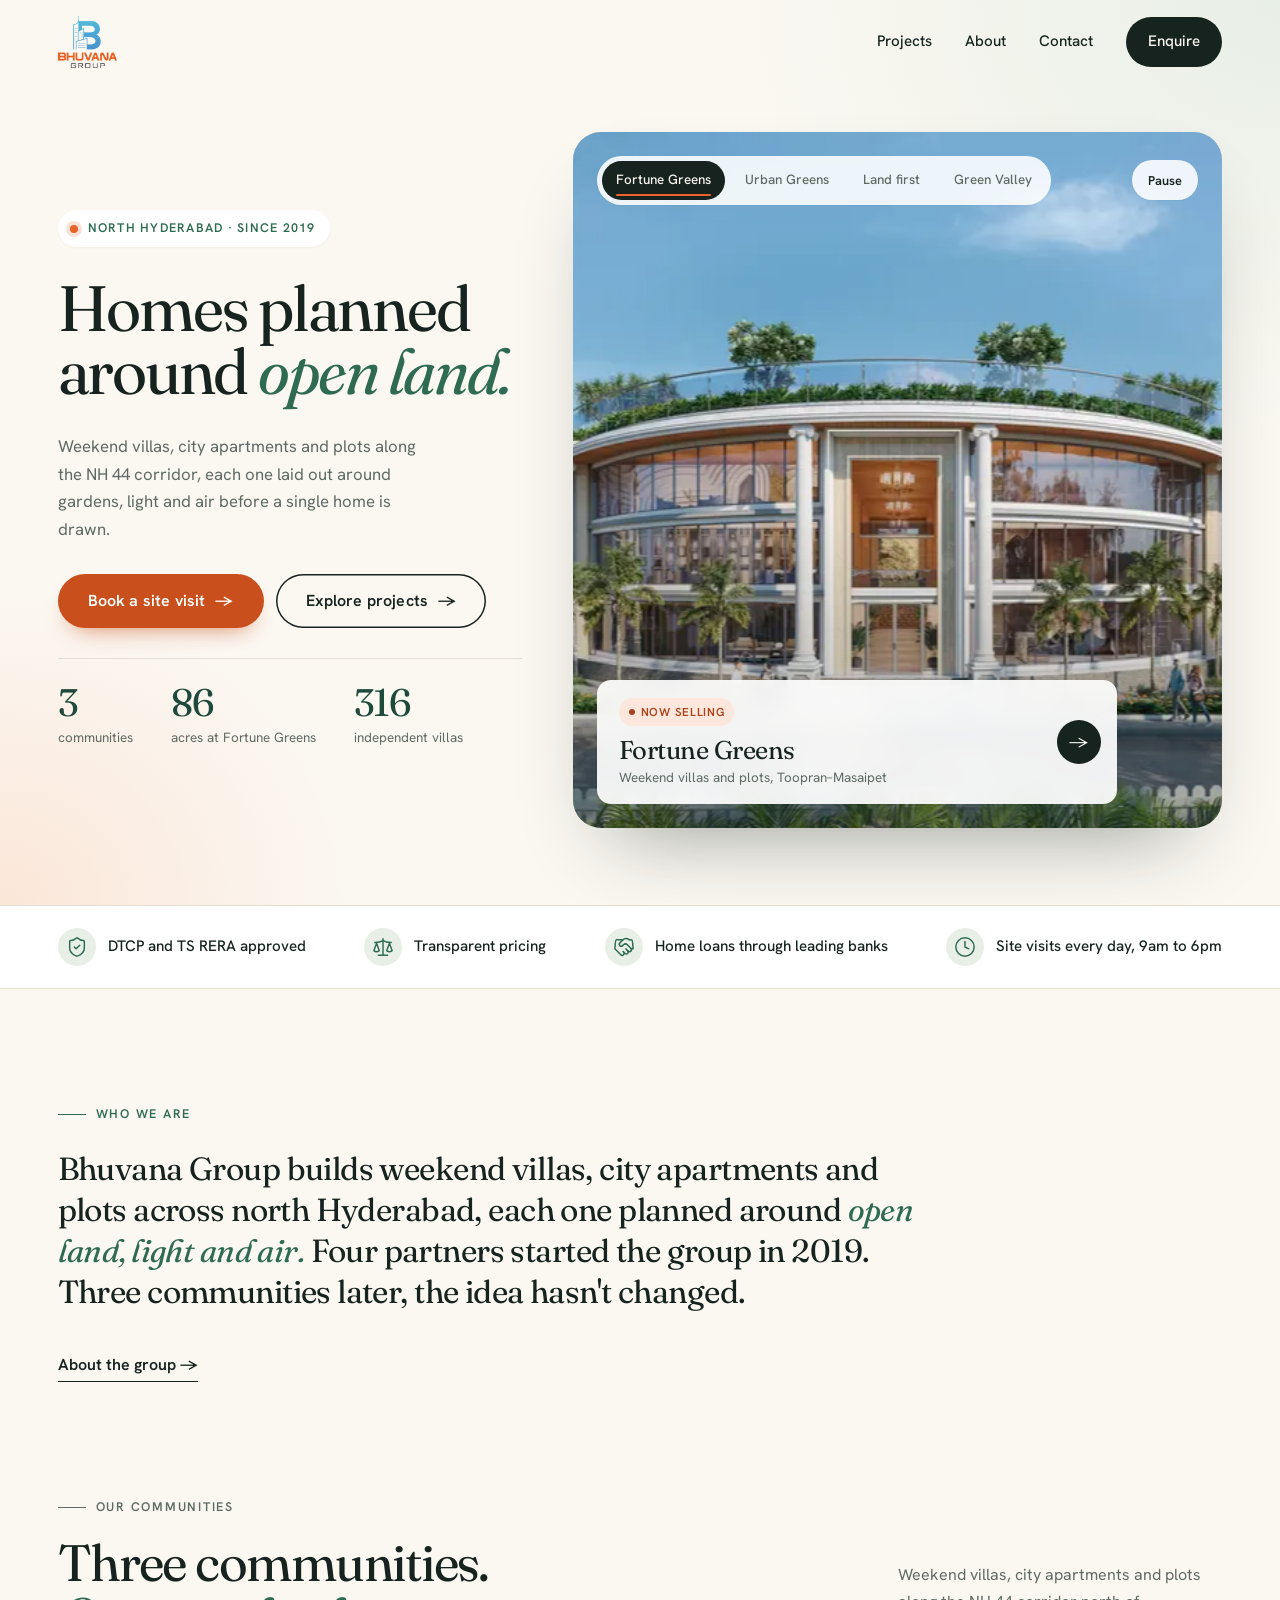
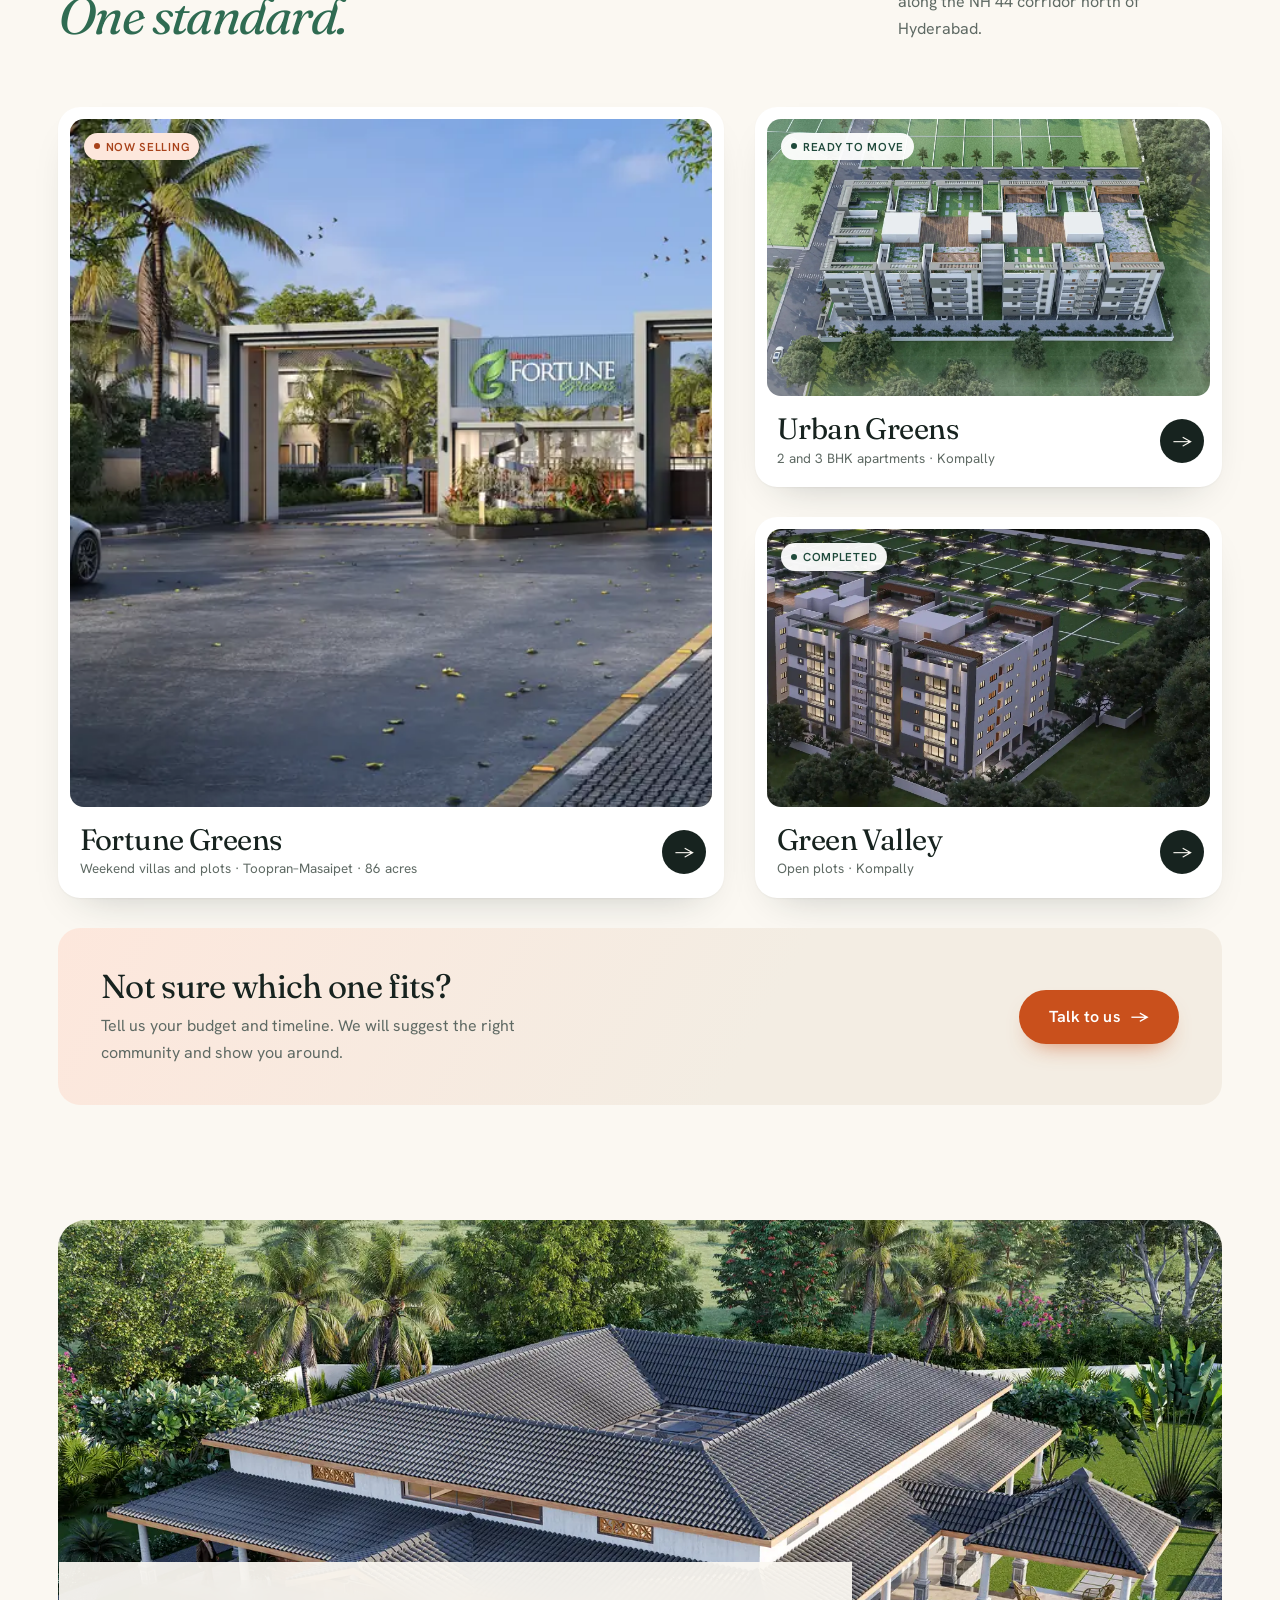
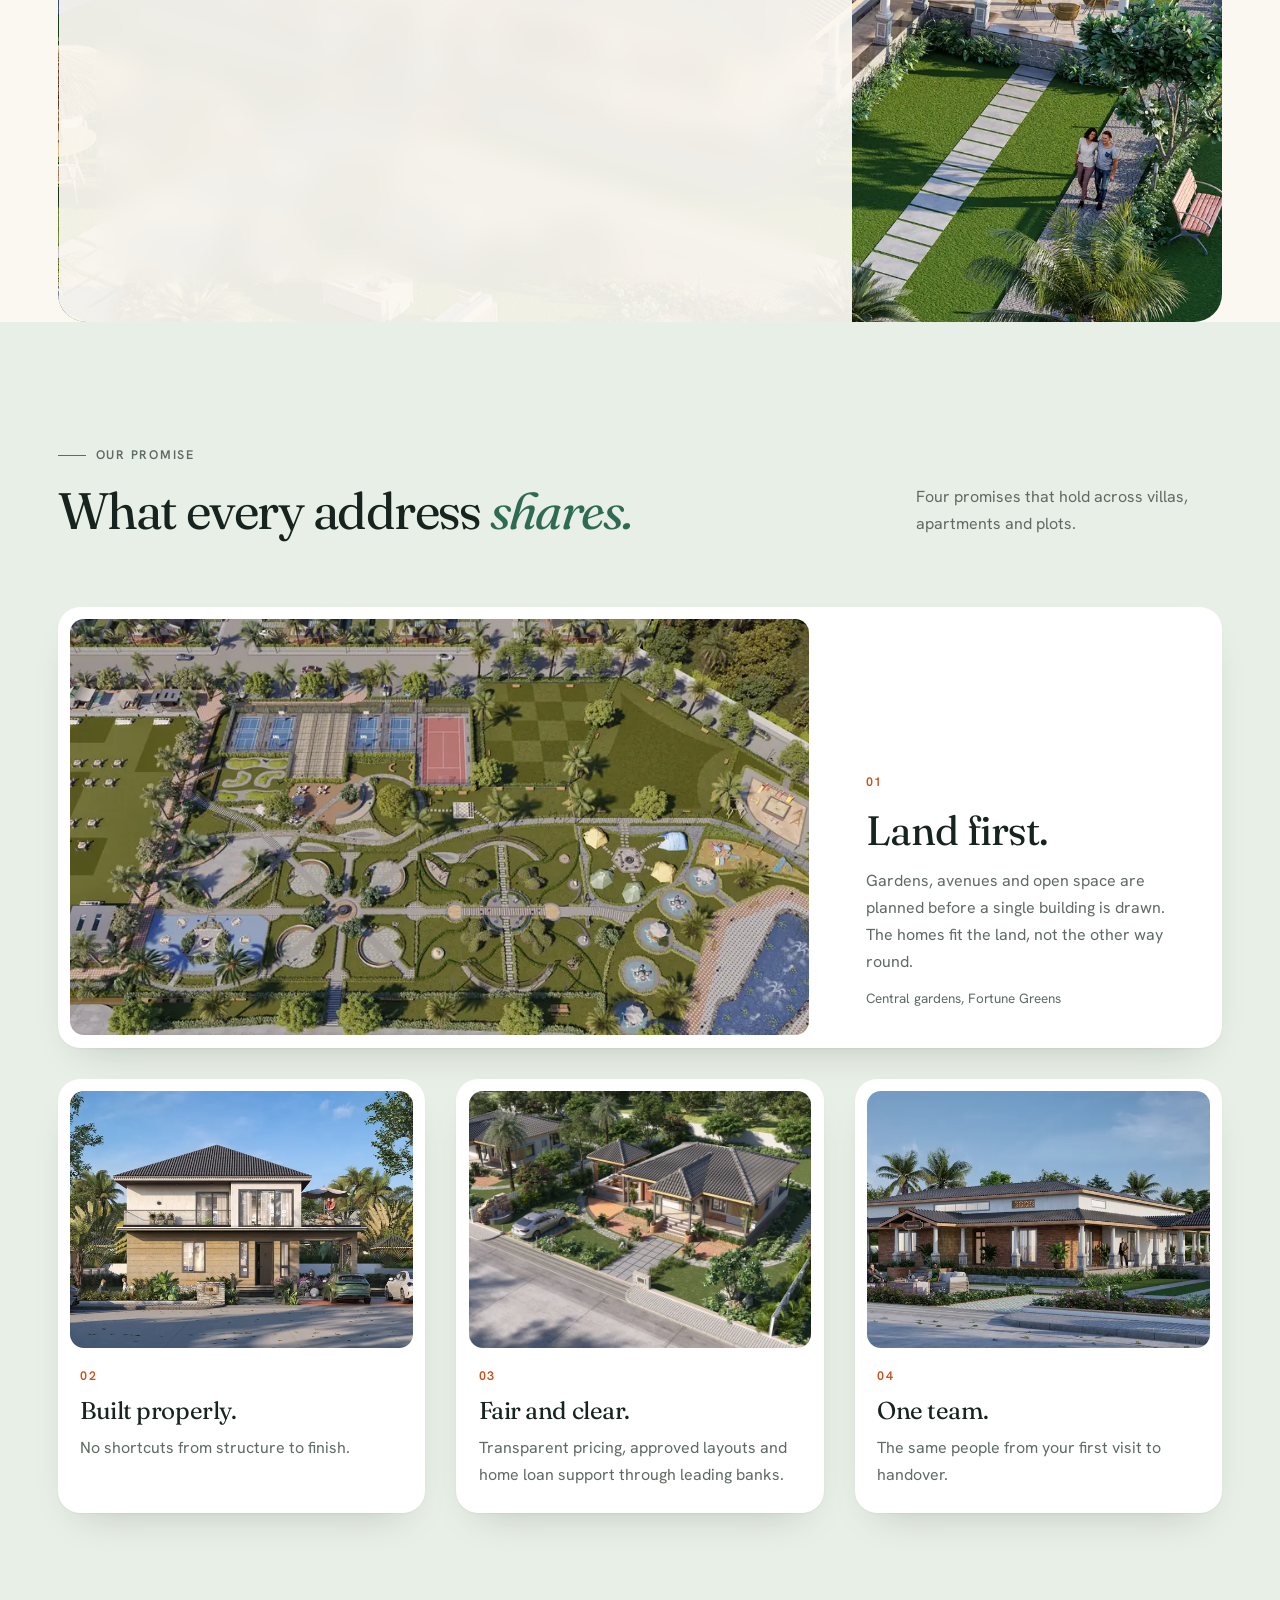
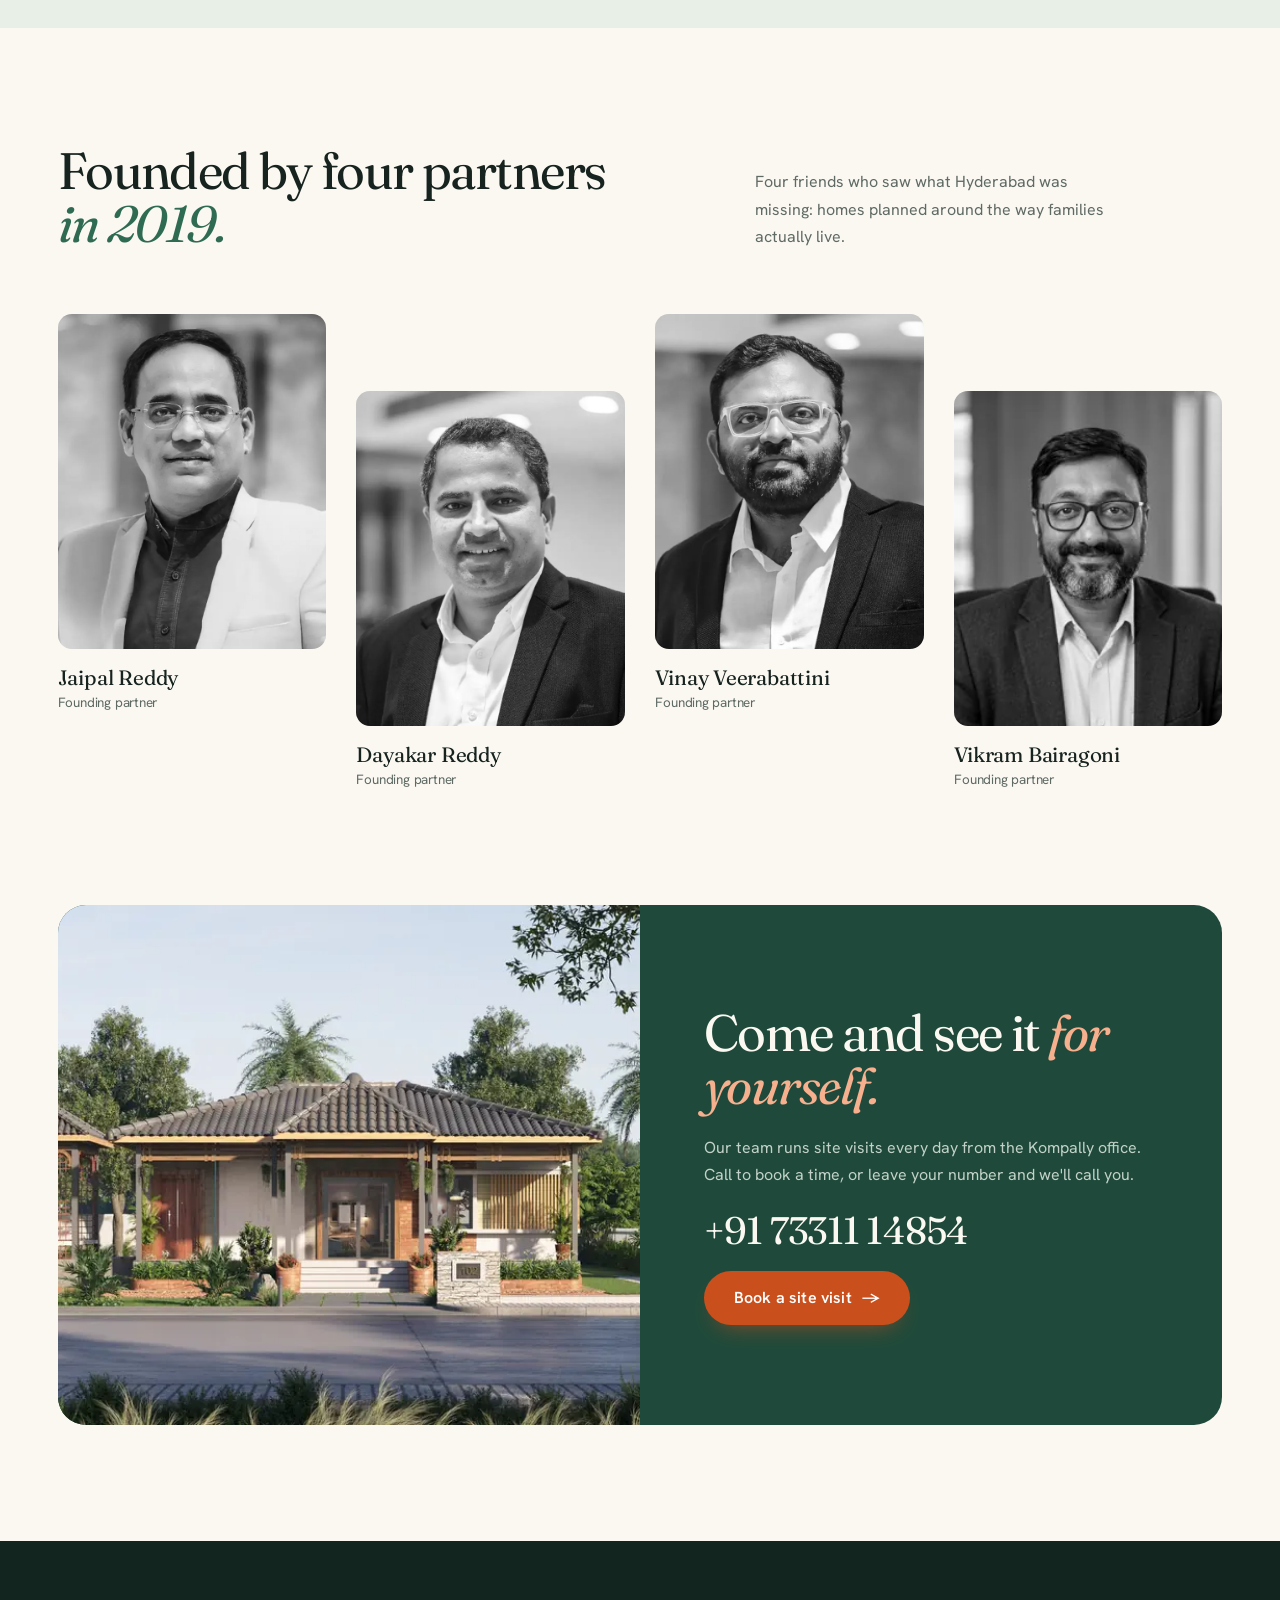
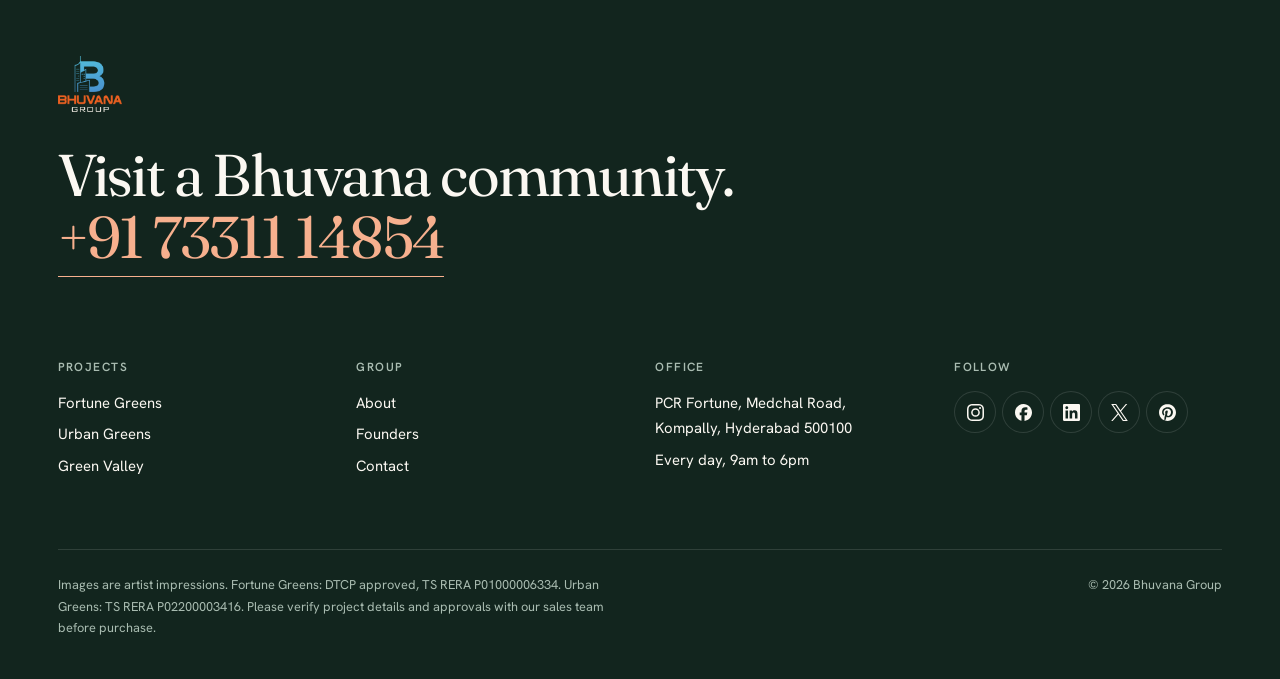
==== commit 60f2f6f7: "Redesign Bhuvana site: light daylight palette, new hero and UI - Replace navy/dark scheme with warm " ====
--- a/bhuvana/index.html
+++ b/bhuvana/index.html
@@ -9,7 +9,7 @@
 <link rel="icon" href="icon-512.png" type="image/png">
 <link rel="apple-touch-icon" href="apple-touch-icon.png">
 <link rel="canonical" href="https://bhuvanagroup.com/">
-<meta name="theme-color" content="#0E1A2B">
+<meta name="theme-color" content="#FBF8F2">
 <meta property="og:type" content="website">
 <meta property="og:title" content="Bhuvana Group | Villas, apartments and plots in Hyderabad">
 <meta property="og:description" content="Bhuvana Group builds weekend villas, city apartments and plots across north Hyderabad: Fortune Greens, Urban Greens and Green Valley.">
@@ -18,7 +18,7 @@
 <script type="application/ld+json">{"@context":"https://schema.org","@type":"RealEstateAgent","name":"Bhuvana Group","url":"https://bhuvanagroup.com","telephone":"+91-7331114854","address":{"@type":"PostalAddress","streetAddress":"Plot No. 8-81, PCR Fortune, Near Anthem Villas, Laxmi Nagar Colony, Gundlapochampally, Medchal Road, Kompally","addressLocality":"Hyderabad","addressRegion":"Telangana","postalCode":"500100","addressCountry":"IN"},"openingHours":"Mo-Su 09:00-18:00","sameAs":["https://www.facebook.com/bhuvanagroup","https://www.instagram.com/bhuvanagroup","https://www.linkedin.com/company/bhuvanagroup","https://x.com/BhuvanaGroup","https://in.pinterest.com/Bhuvanagroup"]}</script>
 <link rel="preconnect" href="https://fonts.googleapis.com">
 <link rel="preconnect" href="https://fonts.gstatic.com" crossorigin>
-<link href="https://fonts.googleapis.com/css2?family=Hanken+Grotesk:wght@400;500;600&display=swap" rel="stylesheet">
+<link href="https://fonts.googleapis.com/css2?family=Fraunces:ital,opsz,wght@0,9..144,300..500;1,9..144,300..500&family=Hanken+Grotesk:wght@400;500;600&display=swap" rel="stylesheet">
 <link rel="stylesheet" href="assets/site.css">
 </head>
 <body>
@@ -57,77 +57,99 @@
 </header>
 
 <main id="main">
-<section class="hero intro" aria-roledescription="carousel" aria-label="Bhuvana Group and its projects" tabindex="0">
-  <div class="slide on" role="group" aria-roledescription="slide" aria-label="Bhuvana Group">
-    <img src="assets/img/hero-aerial.webp" alt="Aerial view of a Bhuvana community surrounded by forest" style="object-position:50% 62%" fetchpriority="high">
-    <div class="hero-t"><div class="w"><h1 class="d1">Bhuvana Group</h1><p class="sub"><span>Homes set in open land, north of Hyderabad.</span><a class="ul" href="projects.html">See the projects</a></p></div></div>
+<section class="hero intro" aria-label="Bhuvana Group and its projects">
+  <div class="w hero-g">
+    <div class="hero-copy">
+      <p class="eyebrow pill">North Hyderabad · Since 2019</p>
+      <h1 class="d1">Homes planned around <em>open land.</em></h1>
+      <p class="lead-p">Weekend villas, city apartments and plots along the NH 44 corridor, each one laid out around gardens, light and air before a single home is drawn.</p>
+      <div class="cta-row"><button class="btn" data-lead>Book a site visit</button><a class="btn ghost" href="projects.html">Explore projects</a></div>
+      <dl class="stats"><div><dt>communities</dt><dd>3</dd></div><div><dt>acres at Fortune Greens</dt><dd>86</dd></div><div><dt>independent villas</dt><dd>316</dd></div></dl>
+    </div>
+    <div class="hero-stage" aria-roledescription="carousel" aria-label="Projects" tabindex="0">
+      <div class="slide on" role="group" aria-roledescription="slide" aria-label="Fortune Greens">
+        <img src="assets/img/fg/fg-clubhouse-2000.webp" srcset="assets/img/fg/fg-clubhouse-1000.webp 1000w, assets/img/fg/fg-clubhouse-2000.webp 2000w" sizes="(max-width:960px) 100vw, 58vw" alt="Clubhouse at Fortune Greens on a clear day" style="object-position:50% 55%" fetchpriority="high">
+        <a class="hcard" href="fortune-greens.html"><div><span class="chip hot">Now selling</span><b style="margin-top:10px">Fortune Greens</b><span class="cap">Weekend villas and plots, Toopran–Masaipet</span></div><span class="arrow" aria-hidden="true">→</span></a>
+      </div>
+      <div class="slide" role="group" aria-roledescription="slide" aria-label="Urban Greens">
+        <img src="assets/img/urban-greens-aerial.webp" alt="Urban Greens apartments and rooftop gardens from above" style="object-position:50% 50%" loading="lazy">
+        <a class="hcard" href="urban-greens.html"><div><span class="chip">Ready to move</span><b style="margin-top:10px">Urban Greens</b><span class="cap">2 and 3 BHK apartments, Kompally</span></div><span class="arrow" aria-hidden="true">→</span></a>
+      </div>
+      <div class="slide" role="group" aria-roledescription="slide" aria-label="Life at Fortune Greens">
+        <img src="assets/img/fg/fg-avenue-2000.webp" srcset="assets/img/fg/fg-avenue-1000.webp 1000w, assets/img/fg/fg-avenue-2000.webp 2000w" sizes="(max-width:960px) 100vw, 58vw" alt="Tree-lined villa avenue at Fortune Greens" style="object-position:50% 55%" loading="lazy">
+        <a class="hcard" href="about.html"><div><span class="chip">Land first</span><b style="margin-top:10px">Avenues before addresses</b><span class="cap">How every Bhuvana community is planned</span></div><span class="arrow" aria-hidden="true">→</span></a>
+      </div>
+      <div class="slide" role="group" aria-roledescription="slide" aria-label="Green Valley">
+        <img src="assets/img/green-valley.webp" alt="Green Valley plotted layout in Kompally with lit avenues" style="object-position:50% 50%" loading="lazy">
+        <a class="hcard" href="green-valley.html"><div><span class="chip">Completed</span><b style="margin-top:10px">Green Valley</b><span class="cap">Open plots, ready to build on, Kompally</span></div><span class="arrow" aria-hidden="true">→</span></a>
+      </div>
+      <div class="hidx"><div class="tabs"><button type="button" class="tab" data-n="1/4">Fortune Greens</button><button type="button" class="tab" data-n="2/4">Urban Greens</button><button type="button" class="tab" data-n="3/4">Land first</button><button type="button" class="tab" data-n="4/4">Green Valley</button></div><button type="button" class="pp" id="pp">Pause</button></div>
+    </div>
   </div>
-  <div class="slide" role="group" aria-roledescription="slide" aria-label="Fortune Greens">
-    <img src="assets/img/fg/fg-entrance-2000.webp" srcset="assets/img/fg/fg-entrance-1000.webp 1000w, assets/img/fg/fg-entrance-2000.webp 2000w" sizes="(max-width:900px) 100vw, 60vw" alt="Entrance gate at Fortune Greens" style="object-position:50% 58%" loading="lazy">
-    <div class="hero-t"><div class="w"><h2 class="d1">Fortune Greens</h2><p class="sub"><span>Weekend villas and plots in Toopran–Masaipet.</span><a class="ul" href="fortune-greens.html">Explore Fortune Greens</a></p></div></div>
-  </div>
-  <div class="slide" role="group" aria-roledescription="slide" aria-label="Urban Greens">
-    <img src="assets/img/urban-greens-dusk.webp" alt="Urban Greens apartments at dusk with landscaped frontage" style="object-position:50% 55%" loading="lazy">
-    <div class="hero-t"><div class="w"><h2 class="d1">Urban Greens</h2><p class="sub"><span>2 and 3 BHK apartments in Kompally, ready to move in.</span><a class="ul" href="urban-greens.html">Explore Urban Greens</a></p></div></div>
-  </div>
-  <div class="slide" role="group" aria-roledescription="slide" aria-label="Green Valley">
-    <img src="assets/img/green-valley.webp" alt="Green Valley plotted layout in Kompally with lit avenues" style="object-position:50% 50%" loading="lazy">
-    <div class="hero-t"><div class="w"><h2 class="d1">Green Valley</h2><p class="sub"><span>A completed plotted layout in Kompally, ready to build on.</span><a class="ul" href="green-valley.html">Explore Green Valley</a></p></div></div>
-  </div>
-  <div class="hidx"><div class="w"><div class="tabs"><button type="button" class="tab" data-n="1/4">Bhuvana Group</button><button type="button" class="tab" data-n="2/4">Fortune Greens</button><button type="button" class="tab" data-n="3/4">Urban Greens</button><button type="button" class="tab" data-n="4/4">Green Valley</button></div><button type="button" class="pp" id="pp">Pause</button></div></div>
 </section>
 
-<section class="sec stmt-wrap dark"><div class="w g">
-  <p class="stmt">Bhuvana Group builds weekend villas, city apartments and plots across north Hyderabad, each one planned around open land, light and air. Four partners started the group in 2019. Three communities later, the idea hasn't changed.</p>
-  <p class="more"><a class="ul" href="about.html">About the group</a></p>
+<section class="trust" aria-label="Why Bhuvana"><ul class="w">
+  <li><svg class="ico" aria-hidden="true"><use href="#i-shield-check"/></svg>DTCP and TS RERA approved</li>
+  <li><svg class="ico" aria-hidden="true"><use href="#i-scale"/></svg>Transparent pricing</li>
+  <li><svg class="ico" aria-hidden="true"><use href="#i-handshake"/></svg>Home loans through leading banks</li>
+  <li><svg class="ico" aria-hidden="true"><use href="#i-clock"/></svg>Site visits every day, 9am to 6pm</li>
+</ul></section>
+
+<section class="sec stmt-wrap"><div class="w g rv">
+  <p class="eyebrow">Who we are</p>
+  <p class="stmt">Bhuvana Group builds weekend villas, city apartments and plots across north Hyderabad, each one planned around <em>open land, light and air.</em> Four partners started the group in 2019. Three communities later, the idea hasn't changed.</p>
+  <p class="more"><a class="ul" href="about.html">About the group →</a></p>
 </div></section>
 
-<section class="sec" id="projects" aria-label="Projects"><div class="w">
-  <div class="phead"><h2 class="d2">Three communities.<br>One standard.</h2><p style="color:var(--mute)">Weekend villas, city apartments and plots along the NH 44 corridor north of Hyderabad.</p></div>
+<section class="sec" id="projects" aria-label="Projects" style="padding-top:0"><div class="w">
+  <div class="phead rv"><div><p class="eyebrow">Our communities</p><h2 class="d2">Three communities.<br><em>One standard.</em></h2></div><p>Weekend villas, city apartments and plots along the NH 44 corridor north of Hyderabad.</p></div>
   <div class="g pg">
-    <a class="pc p-fg" href="fortune-greens.html"><span class="pic"><img src="assets/img/fg/fg-entrance-2000.webp" srcset="assets/img/fg/fg-entrance-1000.webp 1000w, assets/img/fg/fg-entrance-2000.webp 2000w" sizes="(max-width:900px) 100vw, 60vw" alt="Entrance gate at Fortune Greens" loading="lazy" style="object-position:50% 58%"></span><span class="pm"><h3>Fortune Greens</h3><span class="cap">Villas and plots, Toopran–Masaipet</span></span></a>
-    <a class="pc p-ug" href="urban-greens.html"><span class="pic"><img src="assets/img/urban-greens-aerial.webp" alt="Urban Greens apartments at dusk with landscaped frontage" loading="lazy" style="object-position:50% 50%"></span><span class="pm"><h3>Urban Greens</h3><span class="cap">Apartments, Kompally. Ready to move</span></span></a>
-    <div class="p-note"><p>Every Bhuvana community is planned land first: avenues, gardens and open space are laid out before the homes.</p><a class="ul" href="about.html">How we build</a></div>
-    <div class="p-cta"><p class="d3">Not sure which one fits?</p><p style="color:var(--mute)">Tell us your budget and timeline. We will suggest the right community and show you around.</p><button class="btn" data-lead>Talk to us</button></div>
-    <a class="pc p-gv" href="green-valley.html"><span class="pic"><img src="assets/img/green-valley.webp" alt="Green Valley plotted layout in Kompally with lit avenues" loading="lazy" style="object-position:50% 50%"></span><span class="pm"><h3>Green Valley</h3><span class="cap">Plots, Kompally. Completed</span></span></a>
+    <a class="pc p-fg rv" href="fortune-greens.html"><span class="pic"><img src="assets/img/fg/fg-entrance-2000.webp" srcset="assets/img/fg/fg-entrance-1000.webp 1000w, assets/img/fg/fg-entrance-2000.webp 2000w" sizes="(max-width:900px) 100vw, 60vw" alt="Entrance gate at Fortune Greens" loading="lazy" style="object-position:50% 58%"><span class="chip hot">Now selling</span></span><div class="pm"><div><h3>Fortune Greens</h3><p class="cap">Weekend villas and plots · Toopran–Masaipet · 86 acres</p></div><span class="arrow" aria-hidden="true">→</span></div></a>
+    <a class="pc p-ug rv" href="urban-greens.html"><span class="pic"><img src="assets/img/urban-greens-aerial.webp" alt="Urban Greens apartments and rooftop gardens from above" loading="lazy" style="object-position:50% 50%"><span class="chip">Ready to move</span></span><div class="pm"><div><h3>Urban Greens</h3><p class="cap">2 and 3 BHK apartments · Kompally</p></div><span class="arrow" aria-hidden="true">→</span></div></a>
+    <a class="pc p-gv rv" href="green-valley.html"><span class="pic"><img src="assets/img/green-valley.webp" alt="Green Valley plotted layout in Kompally with lit avenues" loading="lazy" style="object-position:50% 50%"><span class="chip">Completed</span></span><div class="pm"><div><h3>Green Valley</h3><p class="cap">Open plots · Kompally</p></div><span class="arrow" aria-hidden="true">→</span></div></a>
+    <div class="p-cta rv"><div><p class="d3">Not sure which one fits?</p><p>Tell us your budget and timeline. We will suggest the right community and show you around.</p></div><button class="btn" data-lead>Talk to us</button></div>
   </div>
 </div></section>
 
 <section class="band">
-  <img src="assets/img/fg/fg-event-lawn-2000.webp" srcset="assets/img/fg/fg-event-lawn-1000.webp 1000w, assets/img/fg/fg-event-lawn-2000.webp 2000w" sizes="(max-width:900px) 100vw, 60vw" alt="" loading="lazy" style="object-position:50% 55%">
-  <div class="w g"><blockquote class="d3">“A home is not a product to be bought and sold. It is a place where life unfolds with certainty and joy.”</blockquote><p class="cap">The Bhuvana philosophy</p></div>
+  <img src="assets/img/fg/fg-villa-garden-2000.webp" srcset="assets/img/fg/fg-villa-garden-1000.webp 1000w, assets/img/fg/fg-villa-garden-2000.webp 2000w" sizes="100vw" alt="" loading="lazy" style="object-position:50% 50%">
+  <div class="w"><div class="qcard rv"><blockquote class="d3">A home is not a product to be bought and sold. It is a place where life unfolds with certainty and joy.</blockquote><p class="cap">The Bhuvana philosophy</p></div></div>
 </section>
 
-<section class="sec prin dark"><div class="w g">
-  <div class="prh"><h2 class="d2">What every address shares.</h2><p>Four promises that hold across villas, apartments and plots.</p></div>
-  <article class="pf">
+<section class="sec prin tint"><div class="w g">
+  <div class="prh"><div><p class="eyebrow">Our promise</p><h2 class="d2" style="margin-top:18px">What every address <em>shares.</em></h2></div><p>Four promises that hold across villas, apartments and plots.</p></div>
+  <article class="rv pf">
     <div class="pic"><img src="assets/img/fg/fg-aerial-courts-2000.webp" srcset="assets/img/fg/fg-aerial-courts-1000.webp 1000w, assets/img/fg/fg-aerial-courts-2000.webp 2000w" sizes="(max-width:900px) 100vw, 60vw" alt="Central gardens and sports courts at Fortune Greens from above" loading="lazy"></div>
-    <div class="pt"><h3>Land first.</h3><p>Gardens, avenues and open space are planned before a single building is drawn. The homes fit the land, not the other way round.</p><span class="cap">Central gardens, Fortune Greens</span></div>
+    <div class="pt"><span class="pnum">01</span><h3>Land first.</h3><p>Gardens, avenues and open space are planned before a single building is drawn. The homes fit the land, not the other way round.</p><span class="cap">Central gardens, Fortune Greens</span></div>
   </article>
-  <article class="ps ps1"><div class="pic"><img src="assets/img/fg/fg-villa-two-storey-2000.webp" srcset="assets/img/fg/fg-villa-two-storey-1000.webp 1000w, assets/img/fg/fg-villa-two-storey-2000.webp 2000w" sizes="(max-width:900px) 100vw, 60vw" alt="Two-storey villa at Fortune Greens" loading="lazy"></div><h3>Built properly.</h3><p>No shortcuts from structure to finish.</p></article>
-  <article class="ps ps2"><div class="pic"><img src="assets/img/fg/fg-villas-street-aerial-2000.webp" srcset="assets/img/fg/fg-villas-street-aerial-1000.webp 1000w, assets/img/fg/fg-villas-street-aerial-2000.webp 2000w" sizes="(max-width:900px) 100vw, 60vw" alt="Villa lane at Fortune Greens from above" loading="lazy"></div><h3>Fair and clear.</h3><p>Transparent pricing, approved layouts and home loan support through leading banks.</p></article>
-  <article class="ps ps3"><div class="pic"><img src="assets/img/fg/fg-verandah-2000.webp" srcset="assets/img/fg/fg-verandah-1000.webp 1000w, assets/img/fg/fg-verandah-2000.webp 2000w" sizes="(max-width:900px) 100vw, 60vw" alt="Residents on a verandah at Fortune Greens" loading="lazy"></div><h3>One team.</h3><p>The same people from your first visit to handover.</p></article>
+  <article class="rv ps ps1"><div class="pic"><img src="assets/img/fg/fg-villa-two-storey-2000.webp" srcset="assets/img/fg/fg-villa-two-storey-1000.webp 1000w, assets/img/fg/fg-villa-two-storey-2000.webp 2000w" sizes="(max-width:900px) 100vw, 60vw" alt="Two-storey villa at Fortune Greens" loading="lazy"></div><span class="pnum">02</span><h3>Built properly.</h3><p>No shortcuts from structure to finish.</p></article>
+  <article class="rv ps ps2"><div class="pic"><img src="assets/img/fg/fg-villas-street-aerial-2000.webp" srcset="assets/img/fg/fg-villas-street-aerial-1000.webp 1000w, assets/img/fg/fg-villas-street-aerial-2000.webp 2000w" sizes="(max-width:900px) 100vw, 60vw" alt="Villa lane at Fortune Greens from above" loading="lazy"></div><span class="pnum">03</span><h3>Fair and clear.</h3><p>Transparent pricing, approved layouts and home loan support through leading banks.</p></article>
+  <article class="rv ps ps3"><div class="pic"><img src="assets/img/fg/fg-verandah-2000.webp" srcset="assets/img/fg/fg-verandah-1000.webp 1000w, assets/img/fg/fg-verandah-2000.webp 2000w" sizes="(max-width:900px) 100vw, 60vw" alt="Residents on a verandah at Fortune Greens" loading="lazy"></div><span class="pnum">04</span><h3>One team.</h3><p>The same people from your first visit to handover.</p></article>
 </div></section>
 
 <section class="sec people" id="founders"><div class="w g">
-  <h2 class="d2">Founded by four partners in 2019.</h2>
-  <p class="intro">Four friends who saw what Hyderabad was missing: homes planned around the way families actually live.</p>
-  <figure><div class="ph"><img src="assets/img/jaipal-reddy.webp" alt="Jaipal Reddy" width="640" height="800" loading="lazy"></div><figcaption>Jaipal Reddy<span>Founding partner</span></figcaption></figure><figure><div class="ph"><img src="assets/img/dayakar-reddy.webp" alt="Dayakar Reddy" width="640" height="800" loading="lazy"></div><figcaption>Dayakar Reddy<span>Founding partner</span></figcaption></figure><figure><div class="ph"><img src="assets/img/vinay-veerabattini.webp" alt="Vinay Veerabattini" width="640" height="800" loading="lazy"></div><figcaption>Vinay Veerabattini<span>Founding partner</span></figcaption></figure><figure><div class="ph"><img src="assets/img/vikram-bairagoni.webp" alt="Vikram Bairagoni" width="640" height="800" loading="lazy"></div><figcaption>Vikram Bairagoni<span>Founding partner</span></figcaption></figure>
+  <h2 class="d2 rv">Founded by four partners <em>in 2019.</em></h2>
+  <p class="intro rv">Four friends who saw what Hyderabad was missing: homes planned around the way families actually live.</p>
+  <figure class="rv"><div class="ph"><img src="assets/img/jaipal-reddy.webp" alt="Jaipal Reddy" width="640" height="800" loading="lazy"></div><figcaption>Jaipal Reddy<span>Founding partner</span></figcaption></figure><figure class="rv"><div class="ph"><img src="assets/img/dayakar-reddy.webp" alt="Dayakar Reddy" width="640" height="800" loading="lazy"></div><figcaption>Dayakar Reddy<span>Founding partner</span></figcaption></figure><figure class="rv"><div class="ph"><img src="assets/img/vinay-veerabattini.webp" alt="Vinay Veerabattini" width="640" height="800" loading="lazy"></div><figcaption>Vinay Veerabattini<span>Founding partner</span></figcaption></figure><figure class="rv"><div class="ph"><img src="assets/img/vikram-bairagoni.webp" alt="Vikram Bairagoni" width="640" height="800" loading="lazy"></div><figcaption>Vikram Bairagoni<span>Founding partner</span></figcaption></figure>
 </div></section>
 
-<section class="sec visit"><div class="w g">
-  <div class="pic"><img src="assets/img/urban-greens-dusk.webp" alt="" loading="lazy" style="object-position:60% 50%"></div>
+<section class="sec visit" style="padding-top:0"><div class="w g">
+  <div class="panel rv">
+  <div class="pic"><img src="assets/img/fg/fg-villa-porch-2000.webp" srcset="assets/img/fg/fg-villa-porch-1000.webp 1000w, assets/img/fg/fg-villa-porch-2000.webp 2000w" sizes="(max-width:900px) 100vw, 50vw" alt="" loading="lazy" style="object-position:50% 60%"></div>
   <div class="txt">
-    <h2 class="d2">Come and see it for yourself.</h2>
+    <h2 class="d2">Come and see it <em>for yourself.</em></h2>
     <p style="color:var(--mute)">Our team runs site visits every day from the Kompally office. Call to book a time, or leave your number and we'll call you.</p>
     <a class="tel" href="tel:+917331114854">+91 73311 14854</a>
     <button class="btn" data-lead>Book a site visit</button>
   </div>
+  </div>
 </div></section>
 </main>
 
+
 <footer>
   <div class="w g">
+    <a class="logo-f" href="index.html" aria-label="Bhuvana Group home"><img src="assets/img/logo-light.png" alt="Bhuvana Group" width="64" height="56" loading="lazy"></a>
     <p class="big">Visit a Bhuvana community.<br><a href="tel:+917331114854">+91 73311 14854</a></p>
     <div class="cols">
       <div><h4>Projects</h4><a href="fortune-greens.html">Fortune Greens</a><a href="urban-greens.html">Urban Greens</a><a href="green-valley.html">Green Valley</a></div>
--- a/bhuvana/assets/site.css
+++ b/bhuvana/assets/site.css
@@ -1,10 +1,19 @@
+/* =========================================================
+   Bhuvana Group: v19 "daylight"
+   Warm ivory ground, forest-green ink, brand orange accent
+   (taken from the logo), serif display type.
+   ========================================================= */
 :root{
-  --paper:#FAFBFC;--canopy:#0E1A2B;--moss:#22406B;--stone:#737B87;--mist:#E3E7ED;
-  --ink:var(--canopy);--mute:var(--stone);--line:var(--mist);
-  --serif:"Hanken Grotesk","Helvetica Neue",Arial,system-ui,sans-serif;
+  --paper:#FBF8F2;--sand:#F3EDE3;--sage:#E8EFE6;--sage-2:#D6E3D3;
+  --ink:#17231F;--forest:#1F4A3B;--leaf:#2F6B52;--stone:#5F6A64;--line:#E4DDD1;
+  --sun:#E8622A;--sun-d:#C9501C;--sky:#3F8FD6;--card:#FFFFFF;
+  --mute:var(--stone);
+  --serif:"Fraunces",Georgia,"Times New Roman",serif;
   --sans:"Hanken Grotesk","Helvetica Neue",Arial,system-ui,sans-serif;
   --pad:clamp(20px,4.5vw,64px);--gut:clamp(16px,2.4vw,32px);
-  --sec:clamp(96px,11vw,176px);--hh:84px;--ease:cubic-bezier(.2,.7,.1,1);
+  --sec:clamp(80px,9vw,144px);--hh:84px;--ease:cubic-bezier(.2,.7,.1,1);
+  --r:22px;--r-s:14px;
+  --shadow:0 1px 2px rgba(23,35,31,.04),0 18px 40px -24px rgba(23,35,31,.28);
   box-sizing:border-box;
 }
 *,*::before,*::after{box-sizing:inherit;margin:0}
@@ -13,349 +22,373 @@
 img,svg{display:block;max-width:100%}
 a{color:inherit;text-decoration:none}
 button{font:inherit;color:inherit;background:none;border:0;cursor:pointer;padding:0}
-:focus-visible{outline:2px solid var(--moss);outline-offset:3px}
-::selection{background:var(--canopy);color:var(--paper)}
+:focus-visible{outline:2px solid var(--sun);outline-offset:3px}
+::selection{background:var(--sun);color:#fff}
 [hidden]{display:none!important}
 
-.w{padding-inline:var(--pad);max-width:1600px;margin-inline:auto}
+.w{padding-inline:var(--pad);max-width:1480px;margin-inline:auto}
 .g{display:grid;grid-template-columns:repeat(12,minmax(0,1fr));column-gap:var(--gut)}
 .sec{padding-block:var(--sec)}
-.dark,footer{background:radial-gradient(120% 90% at 88% 0%,rgba(46,98,170,.55) 0%,rgba(46,98,170,0) 55%),radial-gradient(80% 70% at 0% 100%,rgba(20,48,92,.7) 0%,rgba(20,48,92,0) 60%),linear-gradient(165deg,#081222 0%,#0E1F3B 55%,#132B52 100%)}
-.dark{color:var(--paper);--mute:#A7B3C4;--line:#243752}
-.dark .pic,.dark figure>button[data-view]{background:#152742}
+.tint{background:var(--sage)}
+.sandbg,.alt{background:var(--sand)}
+/* ".dark" sections from v18 are now soft sage, not navy */
+.dark{background:var(--sage)}
+.dark .pic,.dark figure>button[data-view]{background:var(--sage-2)}
 
 /* type */
-.d1,.d2,.d3,.stmt,h1,h2{font-family:var(--serif);font-weight:500;letter-spacing:-.03em}
-.d1{font-size:clamp(3rem,8.4vw,8.4rem);line-height:.92;letter-spacing:-.05em}
-.d2{font-size:clamp(2.1rem,4.4vw,4.2rem);line-height:1;letter-spacing:-.045em}
-.d3{font-size:clamp(1.7rem,3vw,2.8rem);line-height:1.12;letter-spacing:-.035em}
-.stmt{font-size:clamp(1.45rem,2.4vw,2.3rem);line-height:1.28;font-weight:400;letter-spacing:-.025em}
+.d1,.d2,.d3,.stmt,h1,h2{font-family:var(--serif);font-weight:400;letter-spacing:-.02em;font-optical-sizing:auto}
+.d1{font-size:clamp(2.9rem,6.6vw,6.4rem);line-height:.98;letter-spacing:-.035em}
+.d2{font-size:clamp(2.1rem,4vw,3.8rem);line-height:1.04;letter-spacing:-.03em}
+.d3{font-size:clamp(1.6rem,2.6vw,2.4rem);line-height:1.12}
+.d1 em,.d2 em,.d3 em,.stmt em{font-style:italic;color:var(--leaf)}
+.stmt{font-size:clamp(1.5rem,2.5vw,2.35rem);line-height:1.28;letter-spacing:-.018em}
 .cap{font-size:.84rem;color:var(--mute);line-height:1.5}
-.lead-p{font-size:clamp(1.05rem,1.25vw,1.2rem);line-height:1.65;max-width:38ch}
+.lead-p{font-size:clamp(1.05rem,1.25vw,1.2rem);line-height:1.65;max-width:40ch}
 p{max-width:62ch}
-
-/* links & buttons: understated */
-.ul{display:inline-block;padding-bottom:3px;background:linear-gradient(currentColor,currentColor) 0 100%/100% 1px no-repeat;transition:background-size .5s var(--ease);font-weight:500}
-.ul:hover{background-size:0 1px;background-position:100% 100%}
-.btn{display:inline-flex;align-items:center;justify-content:center;min-height:54px;padding:0 34px;background:var(--canopy);color:var(--paper);font-weight:500;letter-spacing:.01em;transition:background .3s}
-.btn:hover{background:var(--moss)}
-.dark .btn{background:var(--paper);color:var(--canopy)}
-.dark .btn:hover{background:var(--mist)}
-
-/* header */
-header{position:fixed;inset:0 0 auto;z-index:40;color:var(--paper);transition:background .4s,color .4s,box-shadow .4s}
+.eyebrow{display:inline-flex;align-items:center;gap:10px;font-size:.78rem;font-weight:600;letter-spacing:.14em;text-transform:uppercase;color:var(--leaf)}
+.eyebrow::before{content:"";width:28px;height:1px;background:currentColor}
+.eyebrow.pill{padding:8px 14px 8px 12px;border-radius:99px;background:var(--card);box-shadow:var(--shadow);letter-spacing:.1em}
+.eyebrow.pill::before{width:8px;height:8px;border-radius:50%;background:var(--sun);box-shadow:0 0 0 4px rgba(232,98,42,.18)}
+
+/* links & buttons */
+.ul{display:inline-flex;align-items:center;gap:8px;padding-bottom:3px;background:linear-gradient(currentColor,currentColor) 0 100%/100% 1px no-repeat;transition:background-size .5s var(--ease),color .3s;font-weight:600}
+.ul:hover{background-size:0 1px;background-position:100% 100%;color:var(--sun-d)}
+.btn{display:inline-flex;align-items:center;justify-content:center;gap:10px;min-height:54px;padding:0 30px;border-radius:99px;background:var(--sun-d);color:#fff;font-weight:600;letter-spacing:.01em;transition:background .3s,transform .3s var(--ease),box-shadow .3s;box-shadow:0 12px 24px -14px rgba(201,80,28,.8)}
+.btn:hover{background:#B34518;transform:translateY(-2px)}
+.btn::after{content:"→";transition:transform .3s var(--ease)}
+.btn:hover::after{transform:translateX(3px)}
+.btn.ghost{background:transparent;color:var(--ink);box-shadow:inset 0 0 0 1.5px var(--ink)}
+.btn.ghost:hover{background:var(--ink);color:var(--paper)}
+.btn.light{background:var(--card);color:var(--ink);box-shadow:var(--shadow)}
+.btn.light:hover{background:var(--sand)}
+.btn.plain::after,.enqf .btn::after,.thanks .btn::after{content:none}
+.arrow{display:inline-grid;place-items:center;width:44px;height:44px;border-radius:50%;background:var(--ink);color:var(--paper);font-size:1.1rem;transition:background .3s,transform .3s var(--ease);flex:none}
+
+/* header: always light, lifts on scroll */
+header{position:fixed;inset:0 0 auto;z-index:40;color:var(--ink);transition:background .4s,box-shadow .4s,backdrop-filter .4s}
+header.solid{background:rgba(251,248,242,.86);backdrop-filter:saturate(1.4) blur(14px);-webkit-backdrop-filter:saturate(1.4) blur(14px);box-shadow:0 1px 0 var(--line)}
 .bar{display:flex;align-items:center;justify-content:space-between;height:var(--hh);gap:var(--gut)}
-.logo img{height:50px;width:auto}.logo .dk{display:none}
-.nav{display:flex;align-items:center;gap:clamp(20px,2.6vw,40px);font-size:.95rem}
-.nav a[aria-current=page]{background:linear-gradient(currentColor,currentColor) 0 100%/100% 1px no-repeat;padding-bottom:3px}
-.nav .enq{padding:10px 20px;border:1px solid currentColor;transition:background .3s,color .3s}
-.nav .enq:hover{background:var(--paper);color:var(--canopy)}
-header.solid{background:var(--paper);color:var(--ink);box-shadow:0 1px 0 var(--line)}
-header.solid .logo .lt{display:none}header.solid .logo .dk{display:block}
-header.solid .nav .enq:hover{background:var(--canopy);color:var(--paper)}
+.logo img{height:52px;width:auto}.logo .lt{display:none}.logo .dk{display:block}
+.nav{display:flex;align-items:center;gap:clamp(20px,2.6vw,40px);font-size:.95rem;font-weight:500}
+.nav>a,.nav .dd>a{position:relative;padding-block:8px}
+.nav>a::after,.nav .dd>a::after{content:"";position:absolute;left:0;right:0;bottom:2px;height:2px;border-radius:2px;background:var(--sun);transform:scaleX(0);transform-origin:left;transition:transform .35s var(--ease)}
+.nav>a:hover::after,.nav .dd>a:hover::after,.nav a[aria-current=page]::after{transform:scaleX(1)}
+.nav .enq{padding:12px 22px;border-radius:99px;background:var(--ink);color:var(--paper);transition:background .3s}
+.nav .enq::after{content:none!important}
+.nav .enq:hover{background:var(--sun-d)}
 .dd{position:relative}
-.dd .menu{position:absolute;top:calc(100% + 18px);left:-24px;width:300px;padding:12px 0;background:var(--paper);color:var(--ink);box-shadow:0 30px 60px -30px rgba(11,22,40,.4);opacity:0;visibility:hidden;transition:opacity .25s,visibility 0s .25s}
+.dd .menu{position:absolute;top:calc(100% + 14px);left:-24px;width:320px;padding:10px;border-radius:var(--r-s);background:var(--card);color:var(--ink);box-shadow:0 30px 60px -24px rgba(23,35,31,.35);opacity:0;visibility:hidden;translate:0 6px;transition:opacity .25s,translate .25s,visibility 0s .25s}
 .dd .menu::before{content:"";position:absolute;inset:-18px 0 auto;height:18px}
-.dd:hover .menu,.dd:focus-within .menu{opacity:1;visibility:visible;transition:opacity .25s}
-.dd .menu a{display:block;padding:12px 24px;font-weight:500;font-size:1.1rem;line-height:1.2;letter-spacing:-.01em}
+.dd:hover .menu,.dd:focus-within .menu{opacity:1;visibility:visible;translate:0 0;transition:opacity .25s,translate .25s}
+.dd .menu a{display:block;padding:12px 16px;border-radius:10px;font-family:var(--serif);font-size:1.2rem;line-height:1.2}
 .dd .menu a small{display:block;font:400 .82rem/1.5 var(--sans);color:var(--mute);margin-top:2px}
-.dd .menu a:hover{background:var(--mist)}
-.burger{display:none;font-size:.95rem;font-weight:500;min-height:44px}
+.dd .menu a:hover{background:var(--sage)}
+.burger{display:none;font-size:.95rem;font-weight:600;min-height:44px;padding:0 18px;border-radius:99px;background:var(--ink);color:var(--paper)}
 .mnav{display:none;position:fixed;inset:var(--hh) 0 0;background:var(--paper);color:var(--ink);padding:24px var(--pad);overflow:auto}
 .mnav.open{display:block}
-.mnav a{display:block;font-weight:500;letter-spacing:-.03em;font-size:1.9rem;line-height:1.1;padding:12px 0;border-bottom:1px solid var(--line)}
-.mnav a.sub{font-size:1.35rem;padding-left:20px}
+.mnav a{display:block;font-family:var(--serif);letter-spacing:-.02em;font-size:2rem;line-height:1.1;padding:14px 0;border-bottom:1px solid var(--line)}
+.mnav a.sub{font-size:1.4rem;padding-left:20px;color:var(--leaf)}
 .mnav .cap{margin-top:24px}
 @media (max-width:960px){.nav{display:none}.burger{display:block}}
 
-/* ---------- home hero: project carousel ---------- */
-.hero{position:relative;height:100svh;min-height:600px;color:var(--paper);background:var(--canopy);overflow:hidden}
-.slide{position:absolute;inset:0;opacity:0;visibility:hidden;transition:opacity 1.2s var(--ease),visibility 0s 1.2s}
-.slide.on{opacity:1;visibility:visible;transition:opacity 1.2s var(--ease),visibility 0s}
+/* ---------- home hero: bright split with image stage ---------- */
+.hero{position:relative;padding:calc(var(--hh) + clamp(20px,4vw,48px)) 0 clamp(48px,6vw,88px);overflow:hidden;
+  background:radial-gradient(60% 70% at 100% 0%,var(--sage) 0%,rgba(232,239,230,0) 70%),radial-gradient(40% 50% at 0% 100%,#FBE6D8 0%,rgba(251,230,216,0) 70%),var(--paper)}
+.hero-g{display:grid;grid-template-columns:minmax(0,5fr) minmax(0,7fr);gap:clamp(28px,4vw,64px);align-items:center}
+.hero-copy{display:grid;gap:clamp(20px,2.4vw,30px);justify-items:start}
+.hero-copy .d1{font-size:clamp(2.7rem,5vw,5rem)}
+.hero-copy .lead-p{color:var(--mute)}
+.cta-row{display:flex;flex-wrap:wrap;gap:12px}
+.stats{display:grid;grid-template-columns:repeat(3,auto);justify-content:start;gap:clamp(16px,3vw,44px);padding-top:clamp(16px,2vw,24px);border-top:1px solid var(--line);width:100%}
+.stats div{display:grid}
+.stats dd{order:-1;margin:0;font-family:var(--serif);font-size:clamp(2rem,3vw,2.8rem);line-height:1;letter-spacing:-.03em;color:var(--forest)}
+.stats dd sup{font-size:.45em;color:var(--sun-d);vertical-align:top;margin-left:2px}
+.stats dt{font-size:.84rem;color:var(--mute);margin-top:6px}
+.hero-stage{position:relative;height:clamp(460px,calc(100svh - var(--hh) - 120px),720px);border-radius:calc(var(--r) + 6px);overflow:hidden;background:var(--sage-2);box-shadow:0 40px 80px -40px rgba(23,35,31,.45);isolation:isolate}
+.slide{position:absolute;inset:0;opacity:0;visibility:hidden;transition:opacity 1.1s var(--ease),visibility 0s 1.1s}
+.slide.on{opacity:1;visibility:visible;transition:opacity 1.1s var(--ease),visibility 0s}
 .slide img{position:absolute;inset:0;width:100%;height:100%;object-fit:cover}
-.slide::after{content:"";position:absolute;inset:0;background:linear-gradient(180deg,rgba(11,22,40,.5) 0,rgba(11,22,40,0) 22%,rgba(11,22,40,.1) 42%,rgba(11,22,40,.82) 100%)}
-.hero-t{position:absolute;z-index:2;inset:auto 0 0;padding-bottom:clamp(96px,14vh,140px)}
-.hero-t .d1{max-width:12ch}
-.hero-t .sub{display:flex;flex-wrap:wrap;gap:8px 32px;align-items:baseline;margin-top:clamp(16px,2.4vh,28px);font-size:1.02rem}
-.hero-t .sub span{opacity:.85}
-.hero-t .sub a{font-weight:500}
-.slide .hero-t>*{opacity:0;translate:0 18px;transition:opacity .9s var(--ease) .25s,translate 1.1s var(--ease) .25s}
-.slide.on .hero-t>*{opacity:1;translate:0 0}
-/* the one orchestrated moment: first paint */
+.slide::after{content:"";position:absolute;inset:auto 0 0;height:45%;background:linear-gradient(180deg,rgba(23,35,31,0),rgba(23,35,31,.35));pointer-events:none}
+.hcard{position:absolute;z-index:2;left:clamp(14px,2vw,24px);right:clamp(14px,2vw,24px);bottom:clamp(14px,2vw,24px);display:flex;align-items:center;justify-content:space-between;gap:16px;padding:16px 16px 16px 22px;border-radius:var(--r-s);background:rgba(255,255,255,.92);backdrop-filter:blur(10px);-webkit-backdrop-filter:blur(10px);color:var(--ink);box-shadow:var(--shadow);max-width:520px}
+.hcard b{display:block;font-family:var(--serif);font-weight:400;font-size:clamp(1.35rem,2vw,1.75rem);line-height:1.1;letter-spacing:-.02em}
+.hcard span.cap{display:block;margin-top:4px}
+.hcard:hover .arrow{background:var(--sun-d);transform:translateX(3px)}
+.chip{display:inline-flex;align-items:center;gap:6px;padding:4px 10px;border-radius:99px;font-size:.72rem;font-weight:600;letter-spacing:.06em;text-transform:uppercase;background:var(--sage);color:var(--forest);white-space:nowrap}
+.chip.hot{background:#FDE7DC;color:#A8421A}
+.chip::before{content:"";width:6px;height:6px;border-radius:50%;background:currentColor}
+.slide .hcard{opacity:0;translate:0 14px;transition:opacity .8s var(--ease) .3s,translate 1s var(--ease) .3s}
+.slide.on .hcard{opacity:1;translate:0 0}
 @media (prefers-reduced-motion:no-preference){
   .hero.intro .slide.on img{animation:settle 2.4s var(--ease) both}
-  .hero.intro .slide.on .d1{animation:rise 1.4s var(--ease) .3s both;clip-path:inset(0 0 0 0)}
-  @keyframes settle{from{scale:1.12}}
-  @keyframes rise{from{translate:0 .5em;opacity:0}}
+  .hero.intro .hero-copy>*{animation:rise 1.1s var(--ease) both}
+  .hero.intro .hero-copy>:nth-child(2){animation-delay:.08s}
+  .hero.intro .hero-copy>:nth-child(3){animation-delay:.16s}
+  .hero.intro .hero-copy>:nth-child(4){animation-delay:.24s}
+  .hero.intro .hero-copy>:nth-child(5){animation-delay:.32s}
+  @keyframes settle{from{scale:1.1}}
+  @keyframes rise{from{translate:0 24px;opacity:0}}
 }
-.hidx{position:absolute;z-index:3;inset:auto 0 0;padding-bottom:28px}
-.hidx .w{display:flex;justify-content:space-between;align-items:center;gap:var(--gut)}
-.tabs{display:flex;gap:clamp(16px,3vw,48px);font-size:.9rem}
-.tab{position:relative;padding-bottom:10px;opacity:.6;transition:opacity .3s}
-.tab.on,.tab:hover{opacity:1}
-.tab::after{content:"";position:absolute;left:0;right:0;bottom:0;height:1px;background:currentColor;transform:scaleX(0);transform-origin:left}
+.hidx{position:absolute;z-index:3;inset:clamp(14px,2vw,24px) clamp(14px,2vw,24px) auto;display:flex;justify-content:space-between;align-items:center;gap:12px}
+.tabs{display:flex;gap:6px;padding:5px;border-radius:99px;background:rgba(255,255,255,.88);backdrop-filter:blur(10px);-webkit-backdrop-filter:blur(10px);font-size:.84rem;font-weight:500;box-shadow:var(--shadow)}
+.tab{position:relative;overflow:hidden;padding:8px 14px;border-radius:99px;color:var(--mute);transition:color .3s,background .3s}
+.tab:hover{color:var(--ink)}
+.tab.on{color:var(--paper);background:var(--ink)}
+.tab::after{content:"";position:absolute;left:14px;right:14px;bottom:4px;height:2px;border-radius:2px;background:var(--sun);transform:scaleX(0);transform-origin:left}
 .tab.on::after{animation:fill var(--dur,6.5s) linear forwards}
 .hero.paused .tab.on::after{animation-play-state:paused}
 @keyframes fill{to{transform:scaleX(1)}}
-.pp{font-size:.85rem;opacity:.8;min-height:44px}
-.pp:hover{opacity:1}
-@media (max-width:700px){.tab:not(.on){display:none}.tabs{gap:0}.tab.on::before{content:attr(data-n);margin-right:10px;opacity:.7}}
-
-/* ---------- page hero (inner pages) ---------- */
-.phero{position:relative;height:88svh;min-height:560px;color:var(--paper);background:var(--canopy);overflow:hidden}
-.phero>img{position:absolute;inset:0;width:100%;height:100%;object-fit:cover}
-.phero::after{content:"";position:absolute;inset:0;background:linear-gradient(180deg,rgba(11,22,40,.5) 0,rgba(11,22,40,0) 25%,rgba(11,22,40,.1) 45%,rgba(11,22,40,.8) 100%)}
-.phero .hero-t{padding-bottom:clamp(48px,8vh,88px)}
-.crumbs{font-size:.85rem;margin-bottom:clamp(16px,2.4vh,28px);opacity:.85}
+.pp{font-size:.8rem;font-weight:600;min-height:40px;padding:0 16px;border-radius:99px;background:rgba(255,255,255,.88);box-shadow:var(--shadow)}
+.pp:hover{background:#fff}
+@media (max-width:1100px){.tab{padding:8px 10px}}
+@media (max-width:960px){
+  .hero-g{grid-template-columns:1fr}
+  .hero-stage{height:auto;aspect-ratio:4/5;max-height:620px}
+}
+@media (max-width:560px){.stats{grid-template-columns:repeat(3,1fr);width:100%}.stats dd{font-size:1.9rem}.stats dt{font-size:.76rem}.cta-row .btn{flex:1 1 auto}}
+@media (max-width:700px){.tab:not(.on){display:none}.tab.on::before{content:attr(data-n);margin-right:8px;opacity:.7}.hero-stage{aspect-ratio:4/5}.hcard .cap{display:none}}
+
+/* trust strip */
+.trust{border-block:1px solid var(--line);background:var(--card)}
+.trust ul{list-style:none;padding-block:22px;display:flex;flex-wrap:wrap;justify-content:space-between;gap:16px 32px}
+.trust li{display:flex;align-items:center;gap:12px;font-weight:500;font-size:.95rem}
+.ico{width:22px;height:22px;fill:none;stroke:var(--leaf);stroke-width:1.6;stroke-linecap:round;stroke-linejoin:round;flex:none}
+.trust .ico{width:38px;height:38px;padding:8px;border-radius:50%;background:var(--sage)}
+
+/* ---------- page hero (inner pages): light title + inset image ---------- */
+.phero{padding-top:calc(var(--hh) + clamp(28px,4vw,56px));background:linear-gradient(180deg,var(--sage) 0,var(--paper) 70%)}
+.ph-t{display:grid;grid-template-columns:minmax(0,1.3fr) minmax(0,1fr);gap:20px var(--gut);align-items:end;padding-bottom:clamp(28px,3.4vw,48px)}
+.ph-t .crumbs{grid-column:1/-1}
+.ph-t .sub{display:flex;flex-wrap:wrap;align-items:center;gap:14px 24px;justify-content:flex-start}
+.ph-t .sub>span{flex-basis:100%;font-size:clamp(1.05rem,1.3vw,1.2rem);color:var(--mute);max-width:40ch}
+.ph-img{position:relative;aspect-ratio:21/9;border-radius:var(--r);overflow:hidden;background:var(--sage-2)}
+.ph-img img{position:absolute;inset:0;width:100%;height:100%;object-fit:cover}
+@media (max-width:900px){.ph-t{grid-template-columns:1fr}.ph-img{aspect-ratio:4/3}}
+.crumbs{font-size:.85rem;color:var(--mute)}
 .crumbs a{text-decoration:underline;text-underline-offset:3px;text-decoration-thickness:1px}
-@media (prefers-reduced-motion:no-preference){.phero>img{animation:settle 2.4s var(--ease) both}.phero .d1{animation:rise 1.4s var(--ease) .3s both}}
+.crumbs a:hover{color:var(--sun-d)}
+@media (prefers-reduced-motion:no-preference){.ph-img img{animation:settle 2.4s var(--ease) both}.ph-t>*{animation:rise 1s var(--ease) both}}
 /* typographic page top (no image) */
-.ttop{padding:calc(var(--hh) + clamp(64px,10vw,140px)) 0 clamp(48px,6vw,88px)}
-.ttop .crumbs{opacity:1;color:var(--mute)}
+.ttop{padding:calc(var(--hh) + clamp(56px,8vw,120px)) 0 clamp(48px,6vw,80px);background:linear-gradient(180deg,var(--sage) 0,var(--paper) 100%)}
 
 /* ---------- editorial building blocks ---------- */
+.stmt-wrap .eyebrow{grid-column:1/-1;margin-bottom:24px}
 .stmt-wrap .stmt{grid-column:1/10}
 .stmt-wrap .more{grid-column:1/10;margin-top:clamp(28px,3vw,40px)}
 @media (max-width:900px){.stmt-wrap .stmt,.stmt-wrap .more{grid-column:1/-1}}
-
+figure.plate{border-radius:var(--r);overflow:hidden}
 figure.plate img{width:100%;height:100%;object-fit:cover}
 figure.plate figcaption{margin-top:12px}
-.bleed{margin-inline:calc(var(--pad) * -1)}
-@media (min-width:1601px){.bleed{margin-inline:calc((100vw - 1600px)/-2 - var(--pad))}}
-
-/* project spreads */
-.spread{row-gap:clamp(28px,3vw,40px);align-items:end}
-.spread+.spread{margin-top:var(--sec)}
-.spread .pic{overflow:hidden;display:block}
-.spread .pic img{width:100%;height:100%;object-fit:cover;transition:scale 1.4s var(--ease)}
-.spread a.pic:hover img{scale:1.03}
-.spread .txt{display:grid;gap:18px;align-content:end}
-.spread .txt .cap{margin-top:-6px}
-.sp-a .pic{grid-column:1/-1;aspect-ratio:21/9}
-.sp-a .txt{grid-column:1/7}.sp-a .aside{grid-column:8/12;align-self:end}
-.sp-b .pic{grid-column:5/13;aspect-ratio:4/3;grid-row:1}
-.sp-b .txt{grid-column:1/5;grid-row:1}
-.sp-c .pic{grid-column:1/9;aspect-ratio:3/2}
-.sp-c .txt{grid-column:9/13}
-@media (max-width:900px){
-  .spread>*{grid-column:1/-1!important;grid-row:auto!important}
-  .sp-a .pic,.sp-b .pic,.sp-c .pic{aspect-ratio:4/3}
-}
-
-/* band: full-bleed image with one line */
-.band{position:relative;min-height:88svh;display:flex;align-items:flex-end;color:var(--paper);overflow:hidden}
+.bleed{margin-inline:0}
+
+/* band: image with a floating quote card (was dark overlay) */
+.band{position:relative;min-height:78svh;display:flex;align-items:flex-end;overflow:hidden;margin-inline:var(--pad);border-radius:calc(var(--r) + 6px);max-width:calc(1480px - 2 * var(--pad))}
+@media (min-width:1481px){.band{margin-inline:auto}}
 .band>img{position:absolute;inset:0;width:100%;height:100%;object-fit:cover}
-.band::after{content:"";position:absolute;inset:0;background:linear-gradient(180deg,rgba(11,22,40,.1),rgba(11,22,40,.7))}
-.band .w{position:relative;z-index:1;width:100%;padding-block:clamp(56px,8vw,112px)}
-.band blockquote{grid-column:1/10}
-.band .cap{grid-column:1/10;color:#D3DAE4;margin-top:20px}
-@media (max-width:900px){.band blockquote,.band .cap{grid-column:1/-1}}
+.band .w{position:relative;z-index:1;width:100%;padding-block:clamp(20px,3vw,40px);padding-inline:clamp(20px,3vw,40px);display:block}
+.band .qcard{max-width:720px;padding:clamp(28px,4vw,52px);border-radius:var(--r);background:rgba(251,248,242,.94);backdrop-filter:blur(12px);-webkit-backdrop-filter:blur(12px);box-shadow:var(--shadow)}
+.band blockquote{font-family:var(--serif)}
+.band blockquote::before{content:"“";display:block;font-size:4.5rem;line-height:.6;color:var(--sun);margin-bottom:10px}
+.band .cap{margin-top:18px;font-weight:600;letter-spacing:.12em;text-transform:uppercase;font-size:.74rem;color:var(--leaf)}
 
 /* principles */
-.prin .g{row-gap:clamp(48px,6vw,96px)}
-.prh{grid-column:1/-1;display:flex;justify-content:space-between;align-items:end;flex-wrap:wrap;gap:20px var(--gut)}
+.prin .g{row-gap:clamp(20px,2.4vw,32px)}
+.prh{grid-column:1/-1;display:flex;justify-content:space-between;align-items:end;flex-wrap:wrap;gap:20px var(--gut);margin-bottom:clamp(16px,3vw,40px)}
 .prh p{color:var(--mute);max-width:34ch}
-.prin .pic{overflow:hidden;background:var(--mist)}
+.prin article{background:var(--card);border-radius:var(--r);padding:clamp(10px,1vw,14px);box-shadow:var(--shadow);transition:transform .5s var(--ease),box-shadow .5s}
+.prin article:hover{transform:translateY(-4px);box-shadow:0 30px 60px -30px rgba(23,35,31,.4)}
+.prin .pic{overflow:hidden;background:var(--sage-2);border-radius:var(--r-s)}
 .prin .pic img{width:100%;height:100%;object-fit:cover;transition:scale 1.4s var(--ease)}
 .prin article:hover .pic img{scale:1.04}
-.prin h3{font-weight:500;letter-spacing:-.03em;line-height:1.1}
+.prin h3{font-family:var(--serif);font-weight:400;letter-spacing:-.02em;line-height:1.1}
 .prin p{color:var(--mute)}
-.pf{grid-column:1/-1;display:grid;grid-template-columns:subgrid;align-items:end}
-.pf .pic{grid-column:1/9;aspect-ratio:16/10}
-.pf .pt{grid-column:9/13;display:grid;gap:16px;padding-bottom:4px}
+.pnum{font-size:.78rem;font-weight:600;letter-spacing:.12em;color:var(--sun-d)}
+.pf{grid-column:1/-1;display:grid;grid-template-columns:minmax(0,8fr) minmax(0,4fr);gap:var(--gut);align-items:end}
+.pf .pic{aspect-ratio:16/9}
+.pf .pt{display:grid;gap:14px;padding:clamp(8px,2vw,28px)}
 .pf h3{font-size:clamp(1.9rem,3.2vw,3rem)}
-.ps{grid-column:span 4;display:grid;gap:14px;align-content:start}
-.ps .pic{aspect-ratio:4/5;margin-bottom:6px}
-.ps h3{font-size:clamp(1.35rem,1.9vw,1.7rem)}
-.ps2{margin-top:clamp(48px,7vw,112px)}
-@media (max-width:900px){
-  .pf{grid-template-columns:1fr}.pf .pic,.pf .pt{grid-column:1/-1}.pf .pt{margin-top:20px}
-  .ps{grid-column:1/-1}.ps2{margin-top:0}.ps .pic{aspect-ratio:4/3}
-}
-/* founders */
+.ps{grid-column:span 4;display:grid;gap:10px;align-content:start}
+.ps .pic{aspect-ratio:4/3;margin-bottom:8px}
+.ps>:not(.pic){padding-inline:10px}
+.ps>:last-child{padding-bottom:12px}
+.ps h3{font-size:clamp(1.4rem,1.9vw,1.75rem)}
+.ps2{margin-top:0}
+@media (max-width:900px){.pf{grid-template-columns:1fr}.ps{grid-column:1/-1}}
+
+/* founders: kept close to v18, which was the section that worked */
 .people h2{grid-column:1/7;margin-bottom:clamp(40px,5vw,72px)}
 .people .intro{grid-column:8/12;align-self:end;margin-bottom:clamp(40px,5vw,72px);color:var(--mute)}
 .people figure{grid-column:span 3}
 .people figure:nth-of-type(even){margin-top:clamp(40px,6vw,96px)}
-.people .ph{aspect-ratio:4/5;overflow:hidden;background:var(--mist)}
-.people img{width:100%;height:100%;object-fit:cover;filter:grayscale(1) contrast(1.02);transition:filter .6s}
-.people figure:hover img{filter:none}
-.people figcaption{margin-top:14px;font-weight:500;font-size:1.1rem;line-height:1.3}
-.people figcaption span{display:block;font:400 .84rem/1.5 var(--sans);color:var(--mute)}
+.people .ph{aspect-ratio:4/5;overflow:hidden;background:var(--sand);border-radius:var(--r-s)}
+.people img{width:100%;height:100%;object-fit:cover;filter:grayscale(1) contrast(1.02);transition:filter .6s,scale 1.2s var(--ease)}
+.people figure:hover img{filter:none;scale:1.03}
+.people figcaption{margin-top:16px;font-family:var(--serif);font-size:1.3rem;line-height:1.25;letter-spacing:-.01em}
+.people figcaption span{display:block;font:400 .84rem/1.5 var(--sans);color:var(--mute);margin-top:2px}
 @media (max-width:900px){.people h2,.people .intro{grid-column:1/-1}.people .intro{margin-top:-24px}.people figure{grid-column:span 6}.people figure:nth-of-type(even){margin-top:48px}}
 
-/* visit */
-.visit .pic{grid-column:1/7;aspect-ratio:4/5;overflow:hidden}
-.visit .pic img{width:100%;height:100%;object-fit:cover}
-.visit .txt{grid-column:8/13;align-self:center;display:grid;gap:22px;justify-items:start}
-.visit .tel{font-weight:500;letter-spacing:-.03em;font-size:clamp(1.8rem,3vw,2.6rem);line-height:1}
-@media (max-width:900px){.visit .pic,.visit .txt{grid-column:1/-1}.visit .pic{aspect-ratio:4/3;margin-bottom:40px}}
+/* visit: the one deep-green panel */
+.visit .panel{grid-column:1/-1;display:grid;grid-template-columns:minmax(0,1fr) minmax(0,1fr);border-radius:calc(var(--r) + 6px);overflow:hidden;background:var(--forest);color:var(--paper);--mute:#C3D2C8;--line:rgba(255,255,255,.16)}
+.visit .pic{min-height:520px;position:relative}
+.visit .pic img{position:absolute;inset:0;width:100%;height:100%;object-fit:cover}
+.visit .txt{align-self:center;display:grid;gap:22px;justify-items:start;padding:clamp(32px,5vw,72px)}
+.visit .txt .d2 em{color:#F7B08E}
+.visit .tel{font-family:var(--serif);letter-spacing:-.02em;font-size:clamp(1.8rem,3vw,2.6rem);line-height:1}
+.visit .tel:hover{color:#F7B08E}
+@media (max-width:900px){.visit .panel{grid-template-columns:1fr}.visit .pic{min-height:0;aspect-ratio:4/3}}
 
 /* facts row */
-.facts{border-bottom:1px solid var(--line)}
-.facts dl{padding-block:clamp(32px,4vw,48px)}
-.facts dl>div{grid-column:span 3}
-.facts dt{font-size:.84rem;color:var(--mute)}
-.facts dd{margin:6px 0 0;font-weight:500;font-size:clamp(1.1rem,1.4vw,1.3rem);line-height:1.3;letter-spacing:-.01em}
-@media (max-width:900px){.facts dl{row-gap:28px}.facts dl>div{grid-column:span 6}}
+.facts{padding-block:clamp(8px,1vw,12px) 0}
+.facts dl{padding:clamp(22px,2.6vw,32px) clamp(20px,2.6vw,36px);background:var(--card);border-radius:var(--r);box-shadow:var(--shadow);row-gap:24px}
+.facts dl>div{grid-column:span 3;padding-left:16px;border-left:2px solid var(--sage-2)}
+.facts dt{font-size:.78rem;font-weight:600;letter-spacing:.1em;text-transform:uppercase;color:var(--leaf)}
+.facts dd{margin:6px 0 0;font-weight:500;font-size:clamp(1.05rem,1.3vw,1.2rem);line-height:1.35}
+@media (max-width:900px){.facts dl>div{grid-column:span 6}}
+@media (max-width:480px){.facts dl>div{grid-column:1/-1}}
 
 /* project detail */
 .pintro .stmt{grid-column:1/10}
 .pintro p.body{grid-column:6/11;margin-top:clamp(32px,4vw,56px);color:var(--mute)}
 @media (max-width:900px){.pintro .stmt,.pintro p.body{grid-column:1/-1}}
+.ovimg{aspect-ratio:21/9;overflow:hidden;border-radius:var(--r)}.ovimg img{width:100%;height:100%;object-fit:cover}
+@media (max-width:700px){.ovimg{aspect-ratio:4/3}}
 .detail h2{grid-column:1/5}
-.detail ul{grid-column:6/13;list-style:none;padding:0}
-.detail li{display:grid;grid-template-columns:minmax(0,1fr) minmax(0,1.6fr);gap:var(--gut);padding:22px 0;border-top:1px solid var(--line)}
-.detail li:last-child{border-bottom:1px solid var(--line)}
-.detail li b{font-weight:500}
+.detail ul{grid-column:6/13;list-style:none;padding:0;display:grid;grid-template-columns:1fr 1fr;gap:12px}
+.detail li{display:grid;gap:4px;padding:22px 24px;border-radius:var(--r-s);background:var(--card);box-shadow:var(--shadow)}
+.detail li b{font-family:var(--serif);font-weight:400;font-size:1.3rem;letter-spacing:-.01em}
 .detail li span{color:var(--mute)}
 .detail .note{grid-column:6/13;margin-top:18px}
-@media (max-width:900px){.detail h2,.detail ul,.detail .note{grid-column:1/-1}.detail ul{margin-top:36px}.detail li{grid-template-columns:1fr;gap:4px}}
-.pair{row-gap:var(--gut)}
-.pair button{display:block;overflow:hidden;width:100%}
-.pair img{width:100%;height:100%;object-fit:cover;transition:scale 1.4s var(--ease)}
-.pair button:hover img{scale:1.03}
-.pair .one{grid-column:1/8;aspect-ratio:4/3}
-.pair .two{grid-column:9/13;aspect-ratio:3/4;align-self:end}
-.pair figcaption{margin-top:12px}
-@media (max-width:900px){.pair figure{grid-column:1/-1!important}.pair .two{aspect-ratio:4/3}}
+@media (max-width:900px){.detail h2,.detail ul,.detail .note{grid-column:1/-1}.detail ul{margin-top:32px}}
+@media (max-width:560px){.detail ul{grid-template-columns:1fr}}
 .where .wtx{grid-column:1/5;align-self:start}
 .where .txt{margin-top:24px;display:grid;gap:18px;justify-items:start;align-content:start}
-.where .map{grid-column:6/13;aspect-ratio:4/3;background:var(--mist)}
-.where iframe{width:100%;height:100%;border:0;filter:grayscale(1) contrast(.95)}
+.where .map{grid-column:6/13;aspect-ratio:4/3;background:var(--sage);border-radius:var(--r);overflow:hidden}
+.where iframe{width:100%;height:100%;border:0;filter:saturate(.8)}
 @media (max-width:900px){.where .wtx,.where .map{grid-column:1/-1}.where .map{margin-top:40px}}
 .next h2{grid-column:1/-1;margin-bottom:clamp(40px,5vw,64px)}
-.next a{grid-column:span 6;display:block}
-.next .pic{aspect-ratio:16/10;overflow:hidden}
+.next a{grid-column:span 6;display:block;padding:12px;border-radius:var(--r);background:var(--card);box-shadow:var(--shadow);transition:transform .5s var(--ease)}
+.next a:hover{transform:translateY(-4px)}
+.next .pic{aspect-ratio:16/10;overflow:hidden;border-radius:var(--r-s)}
 .next img{width:100%;height:100%;object-fit:cover;transition:scale 1.4s var(--ease)}
 .next a:hover img{scale:1.03}
-.next h3{font-weight:500;letter-spacing:-.03em;font-size:clamp(1.6rem,2.4vw,2.2rem);margin-top:18px;line-height:1.1}
-@media (max-width:700px){.next a{grid-column:1/-1}.next a+a{margin-top:48px}}
-
-/* projects index page */
-.pindex{border-top:1px solid var(--line)}
-.prow{grid-column:1/-1;display:grid;grid-template-columns:subgrid;align-items:center;padding-block:clamp(28px,3vw,40px);border-bottom:1px solid var(--line)}
-.prow .pic{grid-column:1/6;aspect-ratio:3/2;overflow:hidden}
-.prow .pic img{width:100%;height:100%;object-fit:cover;transition:scale 1.4s var(--ease)}
-.prow:hover .pic img{scale:1.04}
-.prow .meta{grid-column:7/11;display:grid;gap:10px}
-.prow .st{grid-column:11/13;justify-self:end;font-size:.9rem;white-space:nowrap;color:var(--mute)}
-@media (max-width:900px){.prow{grid-template-columns:1fr}.prow>*{grid-column:1/-1!important;justify-self:start!important}.prow .meta{margin-top:20px}}
-
-/* forms */
-.enqf{display:grid;gap:26px}
-.enqf label{display:grid;gap:2px;font-size:.84rem;color:var(--mute)}
-.enqf input,.enqf select{font:inherit;font-size:1.05rem;color:var(--ink);background:transparent;border:0;border-bottom:1px solid color-mix(in srgb,var(--ink) 30%,transparent);border-radius:0;padding:10px 0;min-height:48px;appearance:none}
-.enqf select{background:linear-gradient(45deg,transparent 50%,var(--mute) 50%) right 6px center/6px 6px no-repeat,linear-gradient(-45deg,transparent 50%,var(--mute) 50%) right 0 center/6px 6px no-repeat}
-.enqf input:focus,.enqf select:focus{outline:0;border-bottom-color:var(--ink)}
-.enqf input:user-invalid{border-bottom-color:#9B3B2E}
-.enqf .btn{justify-self:start}
+.next h3{font-family:var(--serif);font-weight:400;letter-spacing:-.02em;font-size:clamp(1.6rem,2.4vw,2.2rem);margin:18px 8px 0;line-height:1.1}
+.next a .cap{margin:4px 8px 6px}
+@media (max-width:700px){.next a{grid-column:1/-1}.next a+a{margin-top:24px}}
+
+/* forms: filled fields, rounded */
+.enqf{display:grid;gap:18px}
+.enqf label{display:grid;gap:6px;font-size:.84rem;font-weight:500;color:var(--mute)}
+.enqf input,.enqf select{font:inherit;font-size:1.02rem;color:var(--ink);background:var(--card);border:1.5px solid var(--line);border-radius:12px;padding:12px 16px;min-height:52px;appearance:none;transition:border-color .2s,box-shadow .2s}
+.enqf select{background:var(--card) url("data:image/svg+xml,%3Csvg xmlns='http://www.w3.org/2000/svg' width='12' height='8'%3E%3Cpath d='M1 1l5 5 5-5' fill='none' stroke='%235F6A64' stroke-width='1.6'/%3E%3C/svg%3E") right 16px center/12px 8px no-repeat;padding-right:40px}
+.enqf input:focus,.enqf select:focus{outline:0;border-color:var(--leaf);box-shadow:0 0 0 4px rgba(47,107,82,.15)}
+.enqf input:user-invalid{border-color:#B3402E}
+.enqf .btn{justify-self:start;margin-top:6px}
 .enqf .note{font-size:.8rem;color:var(--mute);line-height:1.5}
-.dark .enqf input,.dark .enqf select{color:var(--paper);border-bottom-color:#3A4E6E}
-.dark .enqf input:focus,.dark .enqf select:focus{border-bottom-color:var(--paper)}
-.dark .enqf select option{color:var(--canopy)}
 .thanks{display:grid;gap:14px;justify-items:start}
-.thanks h3{font-weight:500;font-size:1.8rem;letter-spacing:-.03em}
+.thanks h3{font-family:var(--serif);font-weight:400;font-size:2rem;letter-spacing:-.02em}
+.enqband .panel{grid-column:1/-1;display:grid;grid-template-columns:repeat(12,minmax(0,1fr));column-gap:var(--gut);padding:clamp(28px,5vw,72px);border-radius:calc(var(--r) + 6px);background:var(--card);box-shadow:var(--shadow)}
 .enqband .etx{grid-column:1/6;align-self:start}
 .enqband .txt{margin-top:24px;color:var(--mute)}
-.enqband .enqf{grid-column:7/12}
-@media (max-width:900px){.enqband .etx,.enqband .enqf{grid-column:1/-1}.enqband .enqf{margin-top:48px}}
+.enqband .panel>.enqf{grid-column:7/13}
+@media (max-width:900px){.enqband .etx,.enqband .panel>.enqf{grid-column:1/-1}.enqband .panel>.enqf{margin-top:40px}}
 
 /* contact */
-.cgrid .info{grid-column:1/6;display:grid;gap:32px;align-content:start}
-.cgrid .info dt{font-size:.84rem;color:var(--mute)}
-.cgrid .info dd{margin:4px 0 0}
-.cgrid .info .big{font-weight:500;letter-spacing:-.03em;font-size:clamp(1.6rem,2.4vw,2.2rem);line-height:1.1}
-.cgrid .enqf{grid-column:7/12}
-@media (max-width:900px){.cgrid .info,.cgrid .enqf{grid-column:1/-1}.cgrid .enqf{margin-top:64px}}
-.mapwide{aspect-ratio:21/8;background:var(--mist)}
-.mapwide iframe{width:100%;height:100%;border:0;filter:grayscale(1) contrast(.95)}
+.cgrid .info{grid-column:1/6;display:grid;gap:28px;align-content:start}
+.cgrid .info dt{font-size:.78rem;font-weight:600;letter-spacing:.1em;text-transform:uppercase;color:var(--leaf)}
+.cgrid .info dd{margin:6px 0 0}
+.cgrid .info .big{font-family:var(--serif);letter-spacing:-.02em;font-size:clamp(1.6rem,2.4vw,2.2rem);line-height:1.1}
+.cgrid .info .big a:hover{color:var(--sun-d)}
+.cgrid>.enqf{grid-column:7/13;align-self:start;padding:clamp(24px,3.4vw,44px);border-radius:var(--r);background:var(--card);box-shadow:var(--shadow)}
+@media (max-width:900px){.cgrid .info,.cgrid>.enqf{grid-column:1/-1}.cgrid>.enqf{margin-top:48px}}
+.mapwide{aspect-ratio:21/8;background:var(--sage);margin:0 var(--pad) var(--sec);border-radius:var(--r);overflow:hidden}
+.mapwide iframe{width:100%;height:100%;border:0;filter:saturate(.8)}
 @media (max-width:700px){.mapwide{aspect-ratio:1}}
 
-/* footer */
-footer{color:var(--paper);padding-block:var(--sec) 40px;--mute:#A7B3C4;--line:#243752}
-footer .big{grid-column:1/8;font-weight:500;letter-spacing:-.04em;font-size:clamp(2.2rem,4.6vw,4.4rem);line-height:1}
-footer .big a{background:linear-gradient(currentColor,currentColor) 0 100%/100% 1px no-repeat;padding-bottom:4px}
-footer .cols{grid-column:1/-1;display:grid;grid-template-columns:repeat(4,1fr);gap:var(--gut);margin-top:clamp(64px,8vw,120px);font-size:.93rem}
-footer h4{font-weight:400;color:var(--mute);font-size:.84rem;margin-bottom:12px}
+/* footer: deep forest, warm accents */
+footer{background:#12251E;color:var(--paper);padding-block:var(--sec) 40px;--mute:#A9BCB1;--line:rgba(255,255,255,.12)}
+footer .logo-f{grid-column:1/-1;margin-bottom:32px}
+footer .logo-f img{height:56px;width:auto}
+footer .big{grid-column:1/9;font-family:var(--serif);letter-spacing:-.03em;font-size:clamp(2.2rem,4.6vw,4.4rem);line-height:1.05}
+footer .big a{color:#F7B08E;background:linear-gradient(currentColor,currentColor) 0 100%/100% 1px no-repeat;padding-bottom:4px}
+footer .cols{grid-column:1/-1;display:grid;grid-template-columns:repeat(4,1fr);gap:var(--gut);margin-top:clamp(56px,7vw,100px);font-size:.93rem}
+footer h4{font-weight:600;color:var(--mute);font-size:.74rem;letter-spacing:.12em;text-transform:uppercase;margin-bottom:14px}
 footer .cols a,footer .cols p{display:block;margin-bottom:6px}
-footer .cols a:hover{text-decoration:underline;text-underline-offset:3px}
+footer .cols a:hover{color:#F7B08E}
 footer .legal{grid-column:1/-1;display:flex;justify-content:space-between;flex-wrap:wrap;gap:12px 40px;margin-top:64px;padding-top:24px;border-top:1px solid var(--line);font-size:.8rem;color:var(--mute)}
 footer .legal p{max-width:80ch}
-.social{display:flex;gap:4px;margin:8px 0 0 -12px}
-.social a{display:grid!important;place-items:center;width:44px;height:44px;margin:0!important}
+.social{display:flex;gap:6px;margin:8px 0 0}
+.social a{display:grid!important;place-items:center;width:42px;height:42px;margin:0!important;border-radius:50%;box-shadow:inset 0 0 0 1px var(--line);transition:background .3s,color .3s}
+.social a:hover{background:var(--sun-d);color:#fff;box-shadow:none}
+.cgrid .social a{box-shadow:inset 0 0 0 1px var(--line)}
 .ib{width:17px;height:17px;fill:currentColor}
 @media (max-width:900px){footer .big{grid-column:1/-1}footer .cols{grid-template-columns:1fr 1fr;row-gap:40px}}
 @media (max-width:960px){footer{padding-bottom:110px}}
 
 /* mobile sticky enquiry */
-.sticky{position:fixed;inset:auto 0 0;z-index:30;display:none;grid-template-columns:1fr 1fr;background:var(--canopy);color:var(--paper);padding-bottom:env(safe-area-inset-bottom,0px);translate:0 100%;transition:translate .5s var(--ease)}
+.sticky{position:fixed;left:12px;right:12px;bottom:calc(12px + env(safe-area-inset-bottom,0px));z-index:30;display:none;grid-template-columns:1fr 1fr;gap:6px;padding:6px;border-radius:99px;background:var(--ink);color:var(--paper);box-shadow:0 20px 40px -16px rgba(23,35,31,.6);translate:0 140%;transition:translate .5s var(--ease)}
 .sticky.show{translate:0 0}
-.sticky a,.sticky button{min-height:56px;display:grid;place-items:center;font-weight:500}
-.sticky button{background:var(--paper);color:var(--canopy)}
+.sticky a,.sticky button{min-height:50px;display:grid;place-items:center;font-weight:600;border-radius:99px}
+.sticky button{background:var(--sun-d);color:#fff}
 @media (max-width:960px){.sticky{display:grid}}
 
 /* dialogs */
-dialog{border:0;padding:0;color:var(--ink);background:var(--paper);max-width:none;max-height:none}
-dialog::backdrop{background:rgba(11,22,40,.7)}
+dialog{margin:auto;border:0;padding:0;color:var(--ink);background:var(--paper);max-width:none;max-height:none}
+dialog::backdrop{background:rgba(23,35,31,.55);backdrop-filter:blur(4px)}
 dialog[open]{animation:dlg .5s var(--ease)}
 @keyframes dlg{from{opacity:0;translate:0 16px}}
-.lead{width:min(1000px,100% - 24px)}
+.lead{width:min(1000px,100% - 24px);border-radius:var(--r);overflow:hidden}
 .lead[open]{display:grid;grid-template-columns:1fr 1.1fr}
-.lead .side{position:relative;min-height:520px;color:var(--paper);display:flex;align-items:flex-end;padding:40px}
+.lead .side{position:relative;min-height:520px;color:#fff;display:flex;align-items:flex-end;padding:40px}
 .lead .side img{position:absolute;inset:0;width:100%;height:100%;object-fit:cover}
-.lead .side::after{content:"";position:absolute;inset:0;background:linear-gradient(180deg,rgba(11,22,40,0) 40%,rgba(11,22,40,.8))}
+.lead .side::after{content:"";position:absolute;inset:0;background:linear-gradient(180deg,rgba(23,35,31,0) 45%,rgba(23,35,31,.7))}
 .lead .side h2{position:relative;z-index:1;font-size:clamp(1.8rem,3vw,2.6rem);line-height:1.05}
-.lead .body{padding:clamp(28px,4vw,56px);display:grid;align-content:center;gap:28px}
+.lead .body{padding:clamp(28px,4vw,56px);display:grid;align-content:center;gap:24px}
 .lead .body>p{color:var(--mute)}
-.x{position:absolute;top:14px;right:14px;z-index:3;width:44px;height:44px;font-size:1.6rem;line-height:1;color:var(--ink);background:var(--paper)}
+.x{position:absolute;top:14px;right:14px;z-index:3;width:44px;height:44px;border-radius:50%;font-size:1.5rem;line-height:1;color:var(--ink);background:var(--card);box-shadow:var(--shadow)}
 @media (max-width:760px){.lead[open]{grid-template-columns:1fr;max-height:calc(100dvh - 24px);overflow:auto}.lead .side{min-height:200px;padding:24px}}
-.viewer{width:100vw;height:100dvh;background:var(--canopy);color:var(--paper)}
+.viewer{width:100vw;height:100dvh;background:rgba(18,37,30,.97);color:var(--paper)}
 .viewer[open]{display:grid;place-items:center}
-.viewer img{max-width:94vw;max-height:84dvh;object-fit:contain}
+.viewer img{max-width:94vw;max-height:84dvh;object-fit:contain;border-radius:10px}
 .viewer figcaption{margin-top:14px;text-align:center;font-size:.9rem}
 
-
-/* editorial projects grid */
-.phead{display:flex;justify-content:space-between;align-items:end;flex-wrap:wrap;gap:24px var(--gut);margin-bottom:clamp(40px,5vw,72px)}
-.phead p{max-width:36ch}
-.pg{row-gap:clamp(40px,5vw,72px)}
-.pc{display:flex;flex-direction:column;gap:clamp(14px,1.4vw,20px);padding:clamp(10px,1.2vw,16px);background:#fff;border:1px solid #D3D9E2;transition:border-color .4s,box-shadow .4s}
-.pc:hover{border-color:var(--ink);box-shadow:0 24px 48px -32px rgba(11,22,40,.35)}
-.pc .pic{display:block;overflow:hidden;background:var(--mist);flex:1;min-height:0}
+/* projects grid (home + projects page) */
+.phead{display:flex;justify-content:space-between;align-items:end;flex-wrap:wrap;gap:24px var(--gut);margin-bottom:clamp(40px,5vw,64px)}
+.phead>div{display:grid;gap:18px;justify-items:start}
+.phead p{max-width:36ch;color:var(--mute)}
+.pg{row-gap:var(--gut)}
+.pc{position:relative;display:flex;flex-direction:column;gap:14px;padding:12px;background:var(--card);border-radius:var(--r);box-shadow:var(--shadow);transition:transform .5s var(--ease),box-shadow .5s}
+.pc:hover{transform:translateY(-4px);box-shadow:0 34px 64px -30px rgba(23,35,31,.45)}
+.pc .pic{position:relative;display:block;overflow:hidden;background:var(--sage);flex:1;min-height:0;border-radius:var(--r-s)}
 .pc img{width:100%;height:100%;object-fit:cover;transition:scale 1.4s var(--ease)}
-.pc:hover img{scale:1.03}
-.pc .pm{display:flex;justify-content:space-between;align-items:baseline;gap:16px;flex-wrap:wrap;padding:0 4px 4px}
-.pc h3{font-weight:500;letter-spacing:-.035em;font-size:clamp(1.5rem,2.4vw,2.2rem);line-height:1.05}
-.p-fg{grid-column:1/8;grid-row:1/3}
-.p-ug{grid-column:9/13;grid-row:1}.p-ug .pic{aspect-ratio:4/3;flex:none}
-.p-note{grid-column:9/13;grid-row:2;align-self:end;display:grid;gap:18px;justify-items:start;padding-top:24px;border-top:1px solid var(--line)}
-.p-note p{color:var(--mute)}
-.p-cta{grid-column:1/5;grid-row:3;align-self:end;display:grid;gap:18px;justify-items:start}
-.p-gv{grid-column:6/13;grid-row:3}.p-gv .pic{aspect-ratio:16/10;flex:none}
+.pc:hover img{scale:1.04}
+.pc .pic .chip{position:absolute;top:14px;left:14px;background:rgba(255,255,255,.94)}
+.pc .pic .chip.hot{background:#FDE7DC}
+.pc .pm{display:flex;justify-content:space-between;align-items:center;gap:16px;padding:4px 6px 6px 10px}
+.pc h3{font-family:var(--serif);font-weight:400;letter-spacing:-.02em;font-size:clamp(1.5rem,2.3vw,2.1rem);line-height:1.05}
+.pc .cap{margin-top:4px}
+.pc:hover .arrow{background:var(--sun-d);transform:translateX(3px)}
+.p-fg{grid-column:1/8;grid-row:1/3}.p-fg .pic{min-height:420px}
+.p-ug{grid-column:8/13;grid-row:1}.p-ug .pic{aspect-ratio:16/10;flex:none}
+.p-gv{grid-column:8/13;grid-row:2}.p-gv .pic{aspect-ratio:16/10;flex:none}
+.p-cta{grid-column:1/-1;grid-row:3;display:flex;flex-wrap:wrap;align-items:center;justify-content:space-between;gap:20px 40px;padding:clamp(24px,3vw,40px) clamp(24px,3.4vw,48px);border-radius:var(--r);background:linear-gradient(120deg,#FDE7DC 0%,var(--sand) 60%)}
+.p-cta>div{display:grid;gap:8px}
+.p-cta p:not(.d3){color:var(--mute);max-width:52ch}
 @media (max-width:900px){
   .pg>*{grid-column:1/-1!important;grid-row:auto!important}
-  .p-fg .pic{aspect-ratio:4/3;flex:none}
-  .p-note{order:4}.p-cta{order:5}
+  .p-fg .pic{aspect-ratio:4/3;flex:none;min-height:0}
 }
 
-/* ===== project pages v2 ===== */
-html{scroll-padding-top:calc(var(--hh) + 56px)}
-.btn.light{background:var(--paper);color:var(--canopy);min-height:48px;padding:0 26px}
-.btn.light:hover{background:var(--mist)}
-.phero .sub{align-items:center}
-.pnav{position:sticky;top:var(--hh);z-index:30;background:var(--paper);border-bottom:1px solid var(--line)}
-.pnav .w{display:flex;align-items:center;justify-content:space-between;gap:var(--gut);height:56px}
-.pnav .pn{font-weight:500;letter-spacing:-.01em;white-space:nowrap}
-.pl{display:flex;gap:clamp(16px,2.2vw,32px);overflow-x:auto;scrollbar-width:none;font-size:.92rem;color:var(--mute)}
+/* ===== project pages ===== */
+html{scroll-padding-top:calc(var(--hh) + 64px)}
+.pnav{position:sticky;top:var(--hh);z-index:30;padding-block:10px;background:rgba(251,248,242,.9);backdrop-filter:blur(12px);-webkit-backdrop-filter:blur(12px)}
+.pnav .w{display:flex;align-items:center;justify-content:space-between;gap:var(--gut)}
+.pnav .pn{font-family:var(--serif);font-size:1.15rem;white-space:nowrap}
+.pl{display:flex;gap:4px;padding:4px;border-radius:99px;background:var(--card);box-shadow:var(--shadow);overflow-x:auto;scrollbar-width:none;font-size:.9rem;font-weight:500;color:var(--mute)}
 .pl::-webkit-scrollbar{display:none}
-.pl a{white-space:nowrap;padding:17px 0;border-bottom:1px solid transparent;margin-bottom:-1px;transition:color .2s,border-color .2s}
+.pl a{white-space:nowrap;padding:8px 16px;border-radius:99px;transition:color .2s,background .2s}
 .pl a:hover{color:var(--ink)}
-.pl a.on{color:var(--ink);border-bottom-color:var(--ink)}
-@media (max-width:760px){.pnav .pn{display:none}.pnav .w{height:52px}.pl{width:100%}}
-.ovimg{aspect-ratio:21/9;overflow:hidden}.ovimg img{width:100%;height:100%;object-fit:cover}
-@media (max-width:700px){.ovimg{aspect-ratio:4/3}}
-figure>button[data-view]{display:block;width:100%;height:100%;overflow:hidden;cursor:zoom-in;background:var(--mist)}
+.pl a.on{color:var(--paper);background:var(--ink)}
+@media (max-width:760px){.pnav .pn{display:none}.pl{width:100%}}
+figure>button[data-view]{display:block;width:100%;height:100%;overflow:hidden;cursor:zoom-in;background:var(--sage);border-radius:var(--r-s)}
 figure>button[data-view] img{width:100%;height:100%;object-fit:cover;transition:scale 1.4s var(--ease)}
 figure>button[data-view]:hover img{scale:1.03}
 figure figcaption.cap{margin-top:10px}
@@ -370,15 +403,12 @@
 .club .ch{grid-column:1/8;margin-bottom:clamp(32px,4vw,56px)}
 .club .ctx{grid-column:9/13;grid-row:1/3;align-self:start;display:grid;gap:20px}
 .club .ctx p{color:var(--mute)}
-.club ul{list-style:none;padding:0;border-top:1px solid var(--line)}
-.club li{padding:12px 0;border-bottom:1px solid var(--line)}
+.club ul{list-style:none;padding:0;display:flex;flex-wrap:wrap;gap:8px}
+.club li{padding:8px 16px;border-radius:99px;background:var(--card);font-weight:500;font-size:.92rem;box-shadow:var(--shadow)}
 .club .cm{grid-column:1/9;grid-row:2}.club .cm button{aspect-ratio:2/1}
 .club .cs1{grid-column:1/5;grid-row:3}.club .cs1 button{aspect-ratio:4/3}
 .club .cs2{grid-column:5/13;grid-row:3}.club .cs2 button{aspect-ratio:auto;height:100%}
-.club figure>button{background:#152742}
-.club figcaption.cap{color:var(--mute)}
 @media (max-width:900px){.club .g>*{grid-column:1/-1!important;grid-row:auto!important}.club .ctx{margin-bottom:24px}.club figure button{aspect-ratio:4/3!important;height:auto!important}}
-.alt{background:#EEF1F5}
 .ghead{display:flex;justify-content:space-between;align-items:end;gap:var(--gut);flex-wrap:wrap;margin-bottom:clamp(32px,4vw,56px)}
 .gal .grid{row-gap:var(--gut);grid-auto-flow:dense}
 .gal .gi figcaption{display:none}
@@ -388,9 +418,13 @@
 .n7 .gi7{grid-column:span 12}.n7 .gi7 button{aspect-ratio:21/8}
 .n2 .gi1{grid-column:span 7}.n2 .gi2{grid-column:span 5}.n2 .gi1 button,.n2 .gi2 button{aspect-ratio:auto;height:clamp(280px,34vw,520px)}
 @media (max-width:700px){.gal .gi{grid-column:1/-1!important;grid-row:auto!important}.gal .gi button{aspect-ratio:4/3!important;height:auto!important}}
-.viewer .vn{position:absolute;top:50%;translate:0 -50%;width:56px;height:56px;display:grid;place-items:center;color:var(--paper);font-size:1.8rem;background:rgba(11,22,40,.5);z-index:2}
-.viewer .vn:hover{background:rgba(11,22,40,.85)}
-.viewer .prev{left:12px}.viewer .next{right:12px}
+.viewer .vn{position:absolute;top:50%;translate:0 -50%;width:56px;height:56px;border-radius:50%;display:grid;place-items:center;color:var(--paper);font-size:1.8rem;background:rgba(255,255,255,.12);z-index:2}
+.viewer .vn:hover{background:var(--sun-d)}
+.viewer .prev{left:16px}.viewer .next{right:16px}
 .viewer .count{opacity:.7;margin-right:12px}
 
-@media (prefers-reduced-motion:reduce){html{scroll-behavior:auto}*{animation:none!important;transition-duration:.01ms!important}}
+/* scroll reveal */
+.rv{opacity:0;translate:0 28px;transition:opacity .9s var(--ease),translate 1s var(--ease)}
+.rv.in{opacity:1;translate:0 0}
+
+@media (prefers-reduced-motion:reduce){html{scroll-behavior:auto}*{animation:none!important;transition-duration:.01ms!important}.rv{opacity:1;translate:none}}
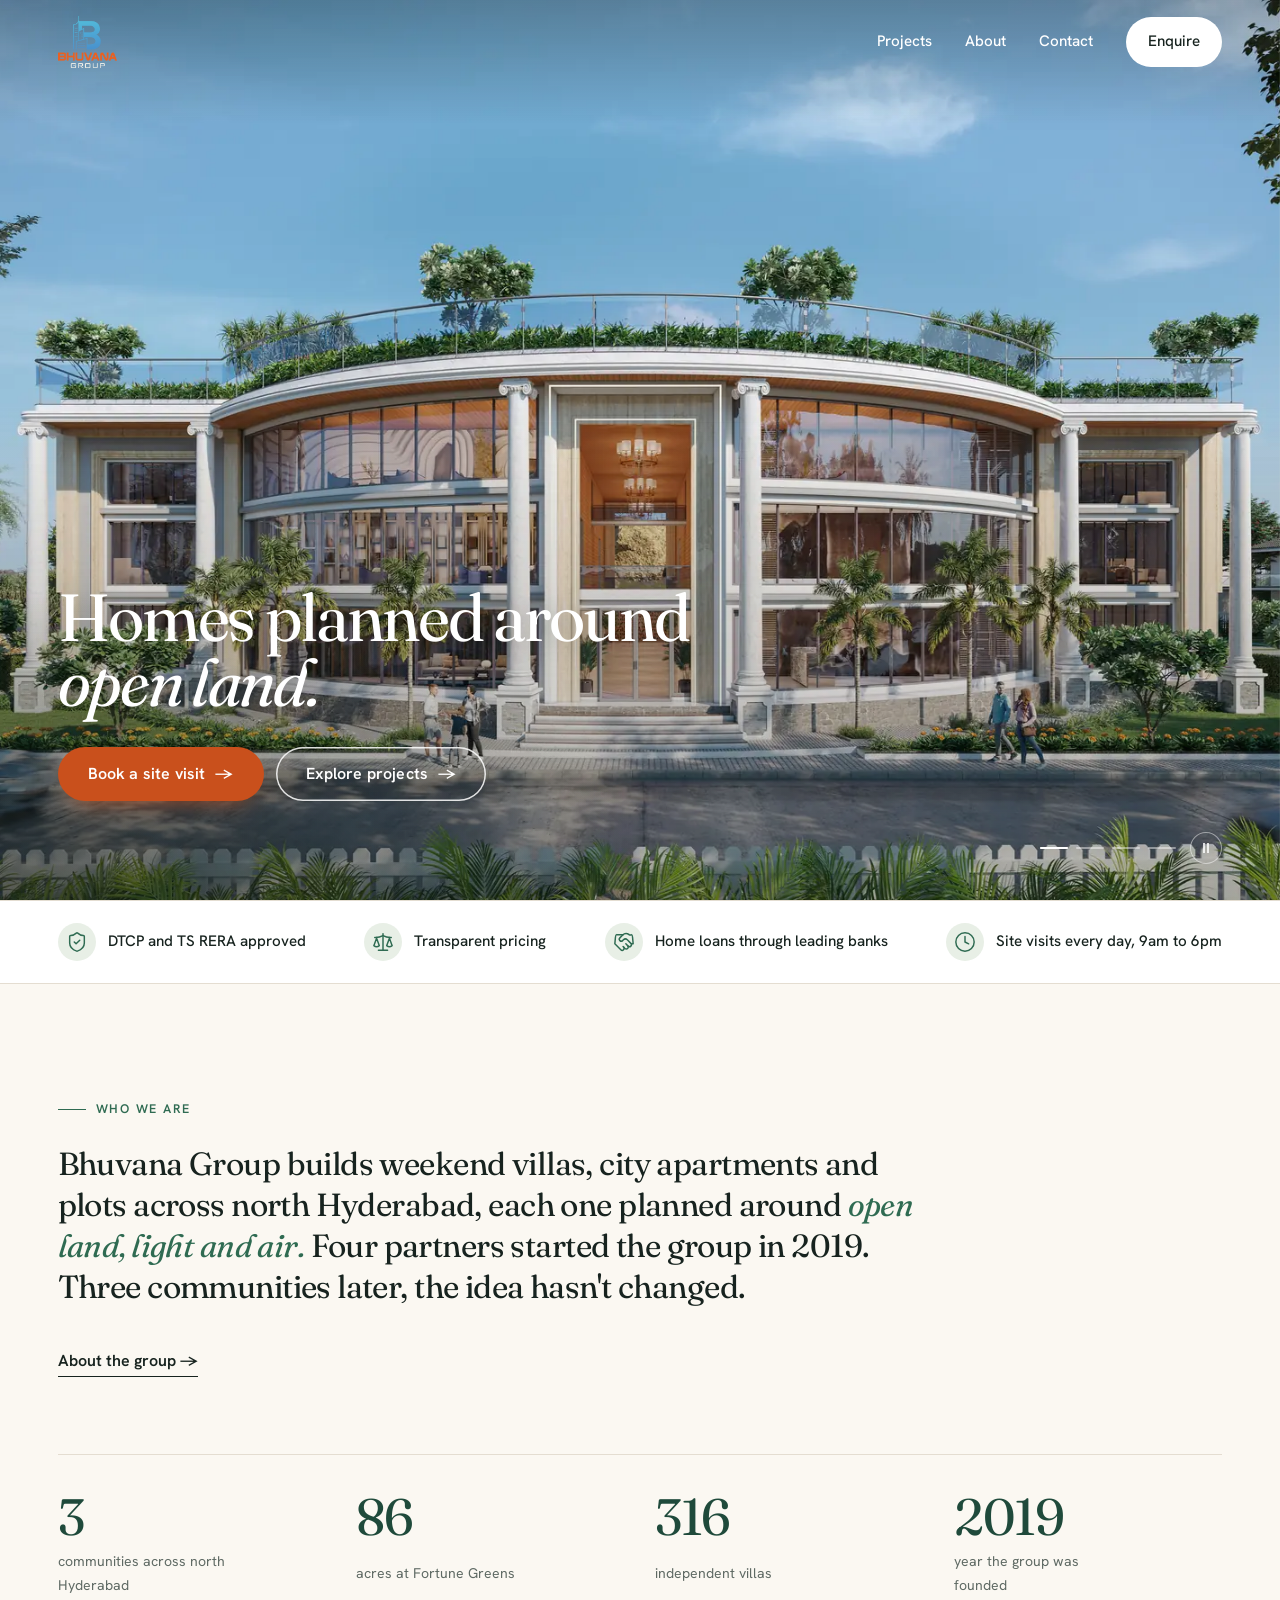
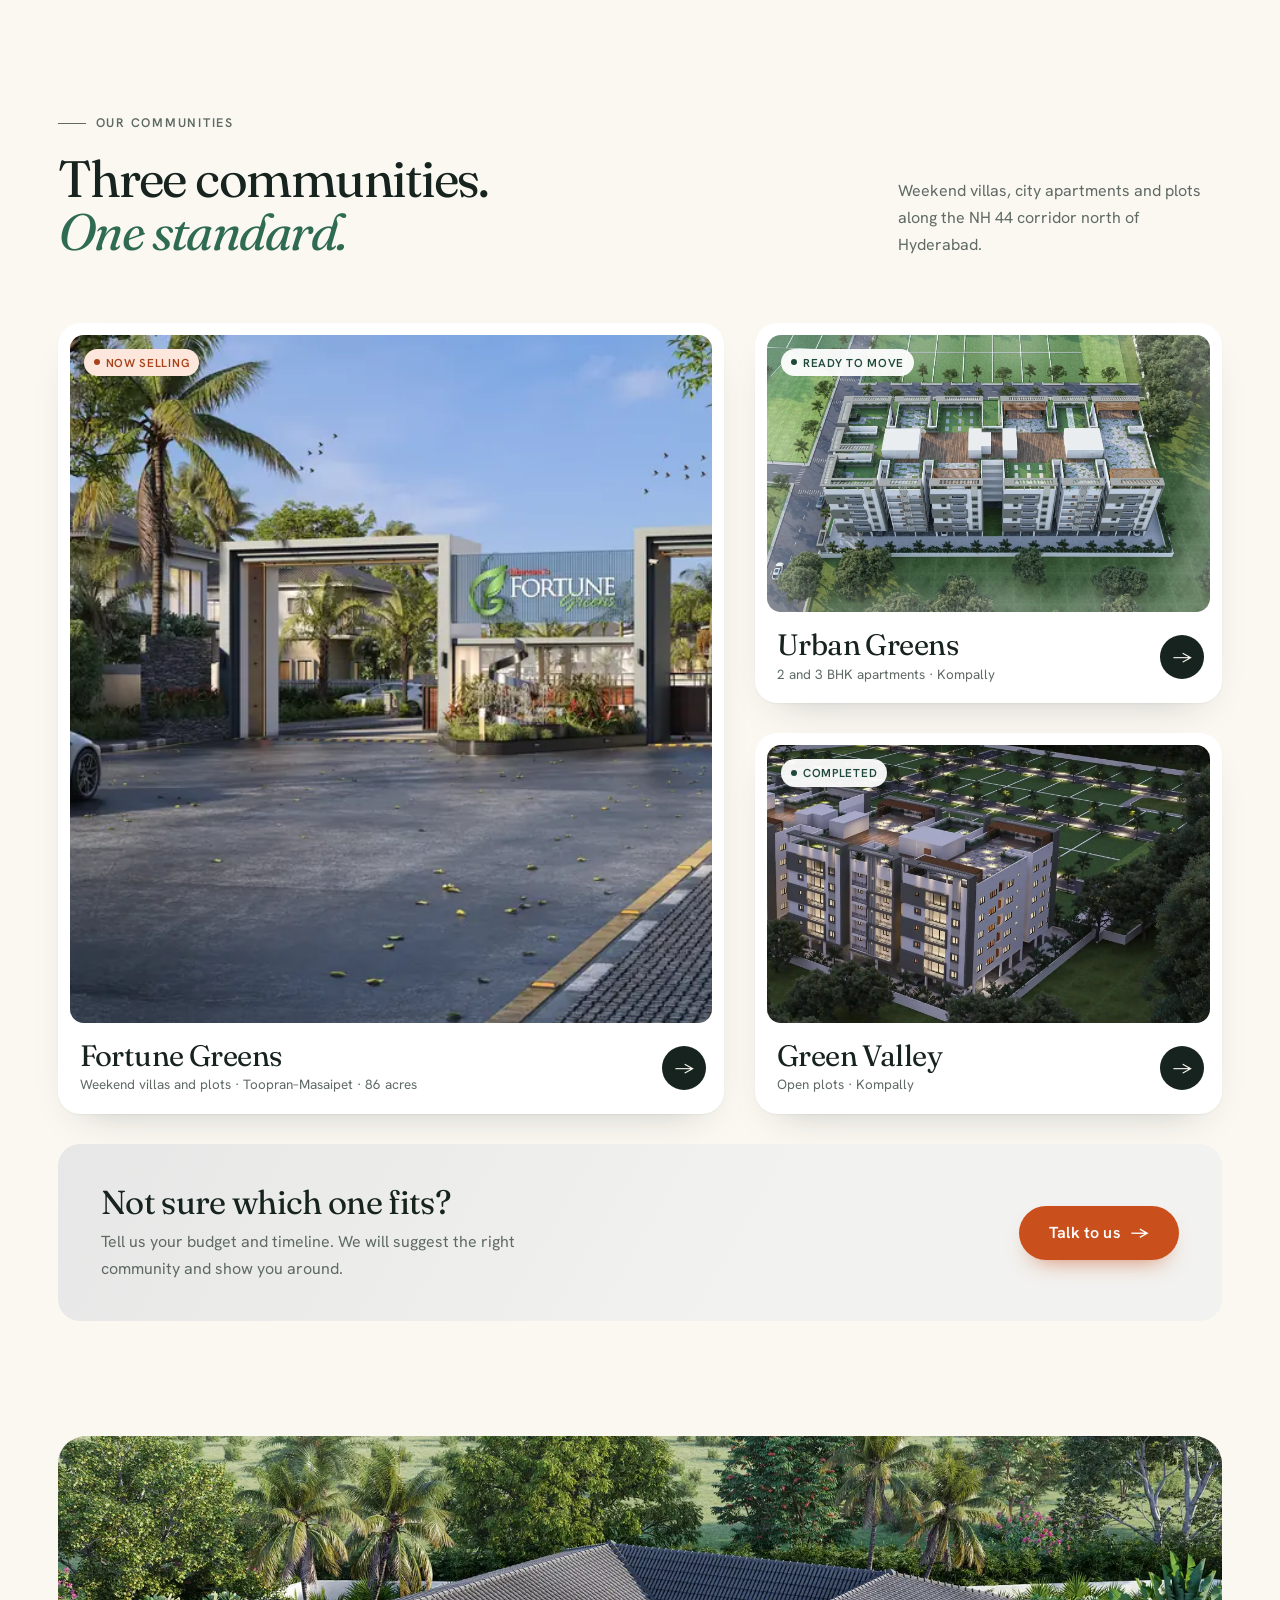
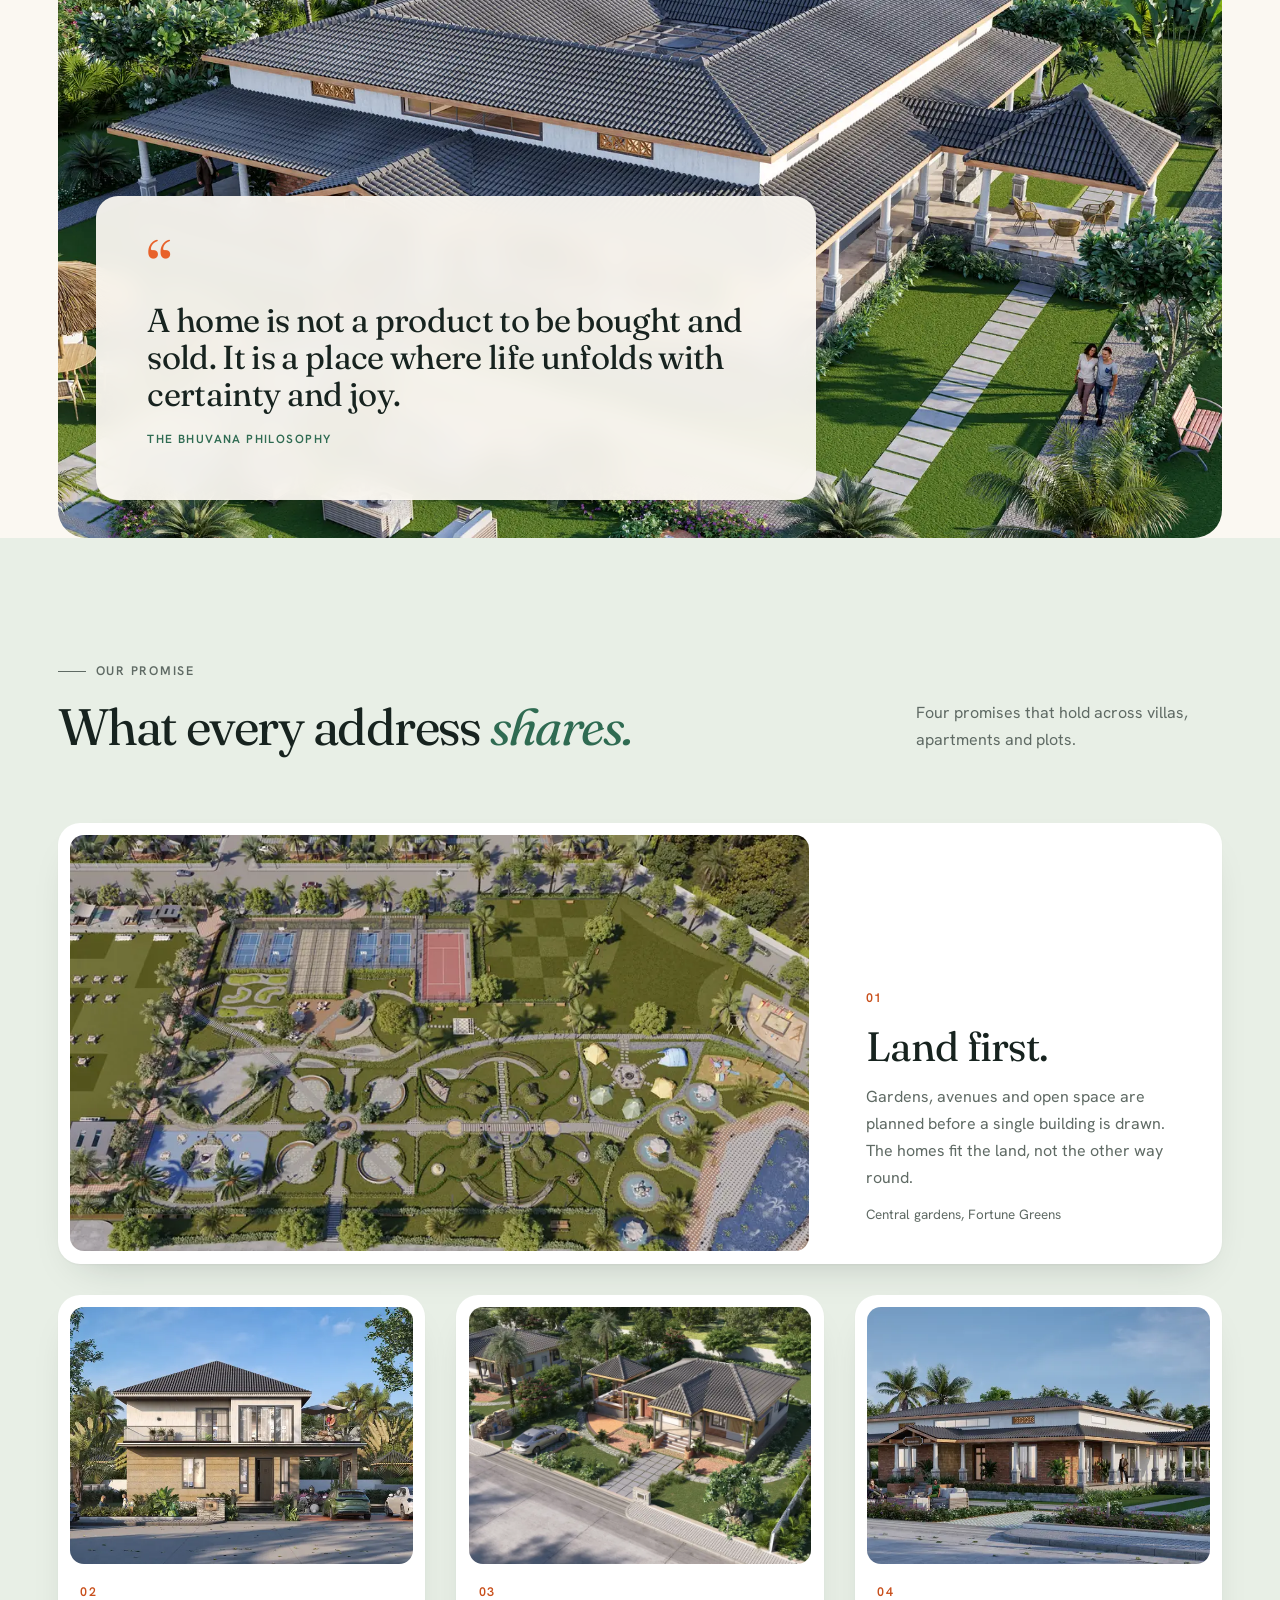
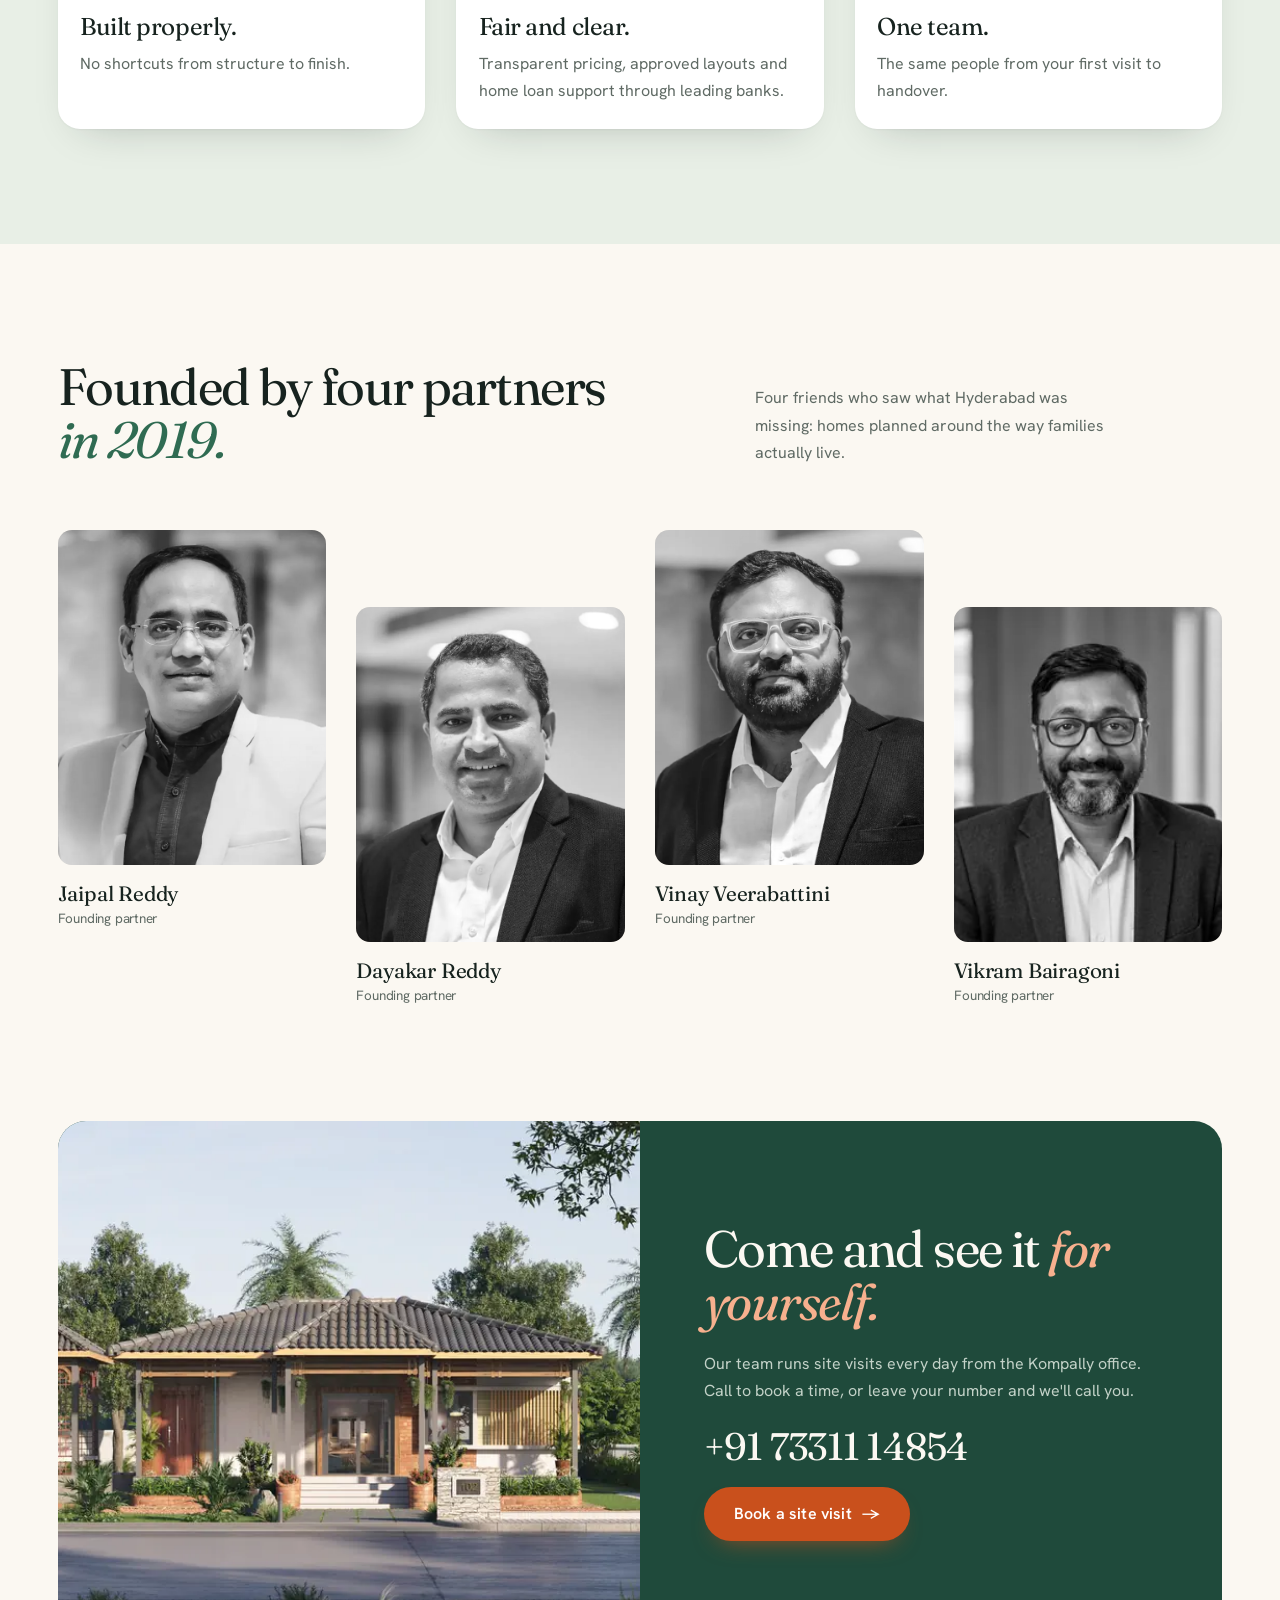
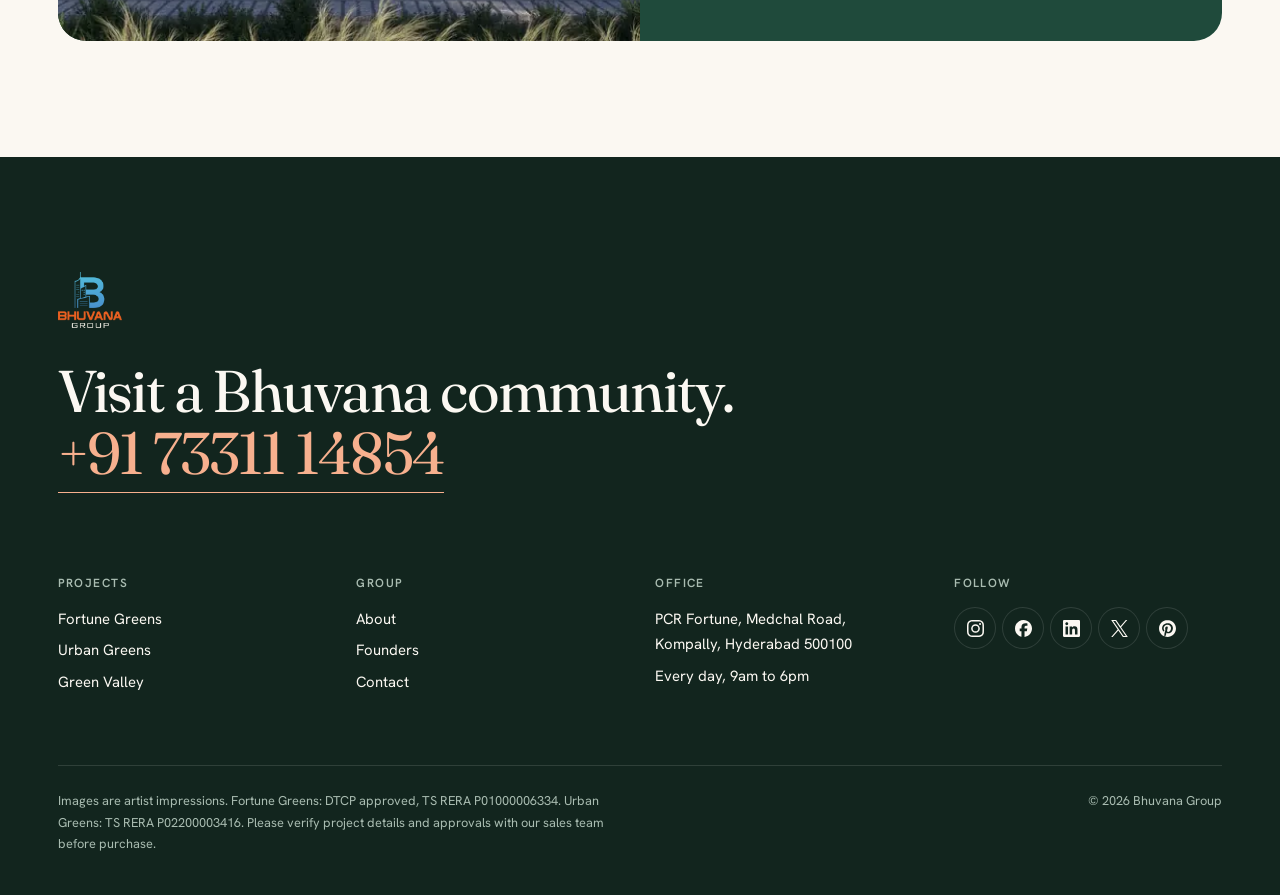
==== commit 9b894759: "Home hero markup: clean full-bleed slides, stats under statement Co-Authored-By: Claude Opus 5.5 <no" ====
--- a/bhuvana/index.html
+++ b/bhuvana/index.html
@@ -21,13 +21,13 @@
 <link href="https://fonts.googleapis.com/css2?family=Fraunces:ital,opsz,wght@0,9..144,300..500;1,9..144,300..500&family=Hanken+Grotesk:wght@400;500;600&display=swap" rel="stylesheet">
 <link rel="stylesheet" href="assets/site.css">
 </head>
-<body>
+<body class="home">
 <svg width="0" height="0" style="position:absolute" aria-hidden="true">
 <symbol id="i-badge-check" viewBox="0 0 24 24"><path d="M3.85 8.62a4 4 0 0 1 4.78-4.77 4 4 0 0 1 6.74 0 4 4 0 0 1 4.78 4.78 4 4 0 0 1 0 6.74 4 4 0 0 1-4.77 4.78 4 4 0 0 1-6.75 0 4 4 0 0 1-4.78-4.77 4 4 0 0 1 0-6.76Z" /> <path d="m16 9-5.5 5.5L8 12" /></symbol>
 <symbol id="i-scale" viewBox="0 0 24 24"><path d="M12 3v18" /> <path d="m19 8 3 8a5 5 0 0 1-6 0zV7" /> <path d="M3 7h1a17 17 0 0 0 8-2 17 17 0 0 0 8 2h1" /> <path d="m5 8 3 8a5 5 0 0 1-6 0zV7" /> <path d="M7 21h10" /></symbol>
 <symbol id="i-map-pin" viewBox="0 0 24 24"><path d="M20 10c0 4.993-5.539 10.193-7.399 11.799a1 1 0 0 1-1.202 0C9.539 20.193 4 14.993 4 10a8 8 0 0 1 16 0" /> <circle cx="12" cy="10" r="3" /></symbol>
 <symbol id="i-sprout" viewBox="0 0 24 24"><path d="M14 9.536V7a4 4 0 0 1 4-4h1.5a.5.5 0 0 1 .5.5V5a4 4 0 0 1-4 4 4 4 0 0 0-4 4c0 2 1 3 1 5a5 5 0 0 1-1 3" /> <path d="M4 9a5 5 0 0 1 8 4 5 5 0 0 1-8-4" /> <path d="M5 21h14" /></symbol>
-<symbol id="i-handshake" viewBox="0 0 24 24"><path d="m11 17 2 2a1 1 0 1 0 3-3" /> <path d="m14 14 2.5 2.5a1 1 0 1 0 3-3l-3.88-3.88a3 3 0 0 0-4.24 0l-.88.88a1 1 0 1 1-3-3l2.81-2.81a5.79 5.79 0 0 1 7.06-.87l.47.28a2 2 0 0 0 1.42.25L21 4" /> <path d="m21 3 1 11h-2" /> <path d="M3 3 2 14l6.5 6.5a1 1 0 1 0 3-3" /> <path d="M3 4h8" /></symbol>
+<symbol id="i-handshake" viewBox="0 0 24 24"><path d="m11 17 2 2a1 1 0 1 0 3-3" /> <path d="m14 14 2.5 2.5a1 1 0 1 0 3-3l-3.88-3.88a3 3 0 0 0-4.24 0l-.88.88a1 1 0 1 1-3-3l2.81-2.81a5.790 5.790 0 0 1 7.06-.87l.47.28a2 2 0 0 0 1.42.25L21 4" /> <path d="m21 3 1 11h-2" /> <path d="M3 3 2 14l6.5 6.5a1 1 0 1 0 3-3" /> <path d="M3 4h8" /></symbol>
 <symbol id="i-sofa" viewBox="0 0 24 24"><path d="M20 9V6a2 2 0 0 0-2-2H6a2 2 0 0 0-2 2v3" /> <path d="M2 16a2 2 0 0 0 2 2h16a2 2 0 0 0 2-2v-5a2 2 0 0 0-4 0v1.5a.5.5 0 0 1-.5.5h-11a.5.5 0 0 1-.5-.5V11a2 2 0 0 0-4 0z" /> <path d="M4 18v2" /> <path d="M20 18v2" /> <path d="M12 4v9" /></symbol>
 <symbol id="i-trees" viewBox="0 0 24 24"><path d="M10 10v.2A3 3 0 0 1 8.9 16H5a3 3 0 0 1-1-5.8V10a3 3 0 0 1 6 0Z" /> <path d="M7 16v6" /> <path d="M13 19v3" /> <path d="M12 19h8.3a1 1 0 0 0 .7-1.7L18 14h.3a1 1 0 0 0 .7-1.7L16 9h.2a1 1 0 0 0 .8-1.7L13 3l-1.4 1.5" /></symbol>
 <symbol id="i-shield-check" viewBox="0 0 24 24"><path d="M20 13c0 5-3.5 7.5-7.66 8.95a1 1 0 0 1-.67-.01C7.5 20.5 4 18 4 13V6a1 1 0 0 1 1-1c2 0 4.5-1.2 6.24-2.72a1.17 1.17 0 0 1 1.52 0C14.51 3.81 17 5 19 5a1 1 0 0 1 1 1z" /> <path d="m9 12 2 2 4-4" /></symbol>
@@ -57,35 +57,26 @@
 </header>
 
 <main id="main">
-<section class="hero intro" aria-label="Bhuvana Group and its projects">
-  <div class="w hero-g">
-    <div class="hero-copy">
-      <p class="eyebrow pill">North Hyderabad · Since 2019</p>
-      <h1 class="d1">Homes planned around <em>open land.</em></h1>
-      <p class="lead-p">Weekend villas, city apartments and plots along the NH 44 corridor, each one laid out around gardens, light and air before a single home is drawn.</p>
-      <div class="cta-row"><button class="btn" data-lead>Book a site visit</button><a class="btn ghost" href="projects.html">Explore projects</a></div>
-      <dl class="stats"><div><dt>communities</dt><dd>3</dd></div><div><dt>acres at Fortune Greens</dt><dd>86</dd></div><div><dt>independent villas</dt><dd>316</dd></div></dl>
-    </div>
-    <div class="hero-stage" aria-roledescription="carousel" aria-label="Projects" tabindex="0">
-      <div class="slide on" role="group" aria-roledescription="slide" aria-label="Fortune Greens">
-        <img src="assets/img/fg/fg-clubhouse-2000.webp" srcset="assets/img/fg/fg-clubhouse-1000.webp 1000w, assets/img/fg/fg-clubhouse-2000.webp 2000w" sizes="(max-width:960px) 100vw, 58vw" alt="Clubhouse at Fortune Greens on a clear day" style="object-position:50% 55%" fetchpriority="high">
-        <a class="hcard" href="fortune-greens.html"><div><span class="chip hot">Now selling</span><b style="margin-top:10px">Fortune Greens</b><span class="cap">Weekend villas and plots, Toopran–Masaipet</span></div><span class="arrow" aria-hidden="true">→</span></a>
+<section class="hero intro" aria-label="Bhuvana Group">
+  <div class="hero-stage" aria-roledescription="carousel" aria-label="Bhuvana communities" tabindex="0">
+      <div class="slide on" role="group" aria-roledescription="slide" aria-label="Fortune Greens clubhouse">
+        <img src="assets/img/fg/fg-clubhouse-2000.webp" srcset="assets/img/fg/fg-clubhouse-1000.webp 1000w, assets/img/fg/fg-clubhouse-2000.webp 2000w" sizes="100vw" alt="Clubhouse at Fortune Greens on a clear day" style="object-position:50% 55%" fetchpriority="high">
       </div>
       <div class="slide" role="group" aria-roledescription="slide" aria-label="Urban Greens">
         <img src="assets/img/urban-greens-aerial.webp" alt="Urban Greens apartments and rooftop gardens from above" style="object-position:50% 50%" loading="lazy">
-        <a class="hcard" href="urban-greens.html"><div><span class="chip">Ready to move</span><b style="margin-top:10px">Urban Greens</b><span class="cap">2 and 3 BHK apartments, Kompally</span></div><span class="arrow" aria-hidden="true">→</span></a>
       </div>
-      <div class="slide" role="group" aria-roledescription="slide" aria-label="Life at Fortune Greens">
-        <img src="assets/img/fg/fg-avenue-2000.webp" srcset="assets/img/fg/fg-avenue-1000.webp 1000w, assets/img/fg/fg-avenue-2000.webp 2000w" sizes="(max-width:960px) 100vw, 58vw" alt="Tree-lined villa avenue at Fortune Greens" style="object-position:50% 55%" loading="lazy">
-        <a class="hcard" href="about.html"><div><span class="chip">Land first</span><b style="margin-top:10px">Avenues before addresses</b><span class="cap">How every Bhuvana community is planned</span></div><span class="arrow" aria-hidden="true">→</span></a>
+      <div class="slide" role="group" aria-roledescription="slide" aria-label="Fortune Greens avenue">
+        <img src="assets/img/fg/fg-avenue-2000.webp" srcset="assets/img/fg/fg-avenue-1000.webp 1000w, assets/img/fg/fg-avenue-2000.webp 2000w" sizes="100vw" alt="Tree-lined villa avenue at Fortune Greens" style="object-position:50% 55%" loading="lazy">
       </div>
-      <div class="slide" role="group" aria-roledescription="slide" aria-label="Green Valley">
-        <img src="assets/img/green-valley.webp" alt="Green Valley plotted layout in Kompally with lit avenues" style="object-position:50% 50%" loading="lazy">
-        <a class="hcard" href="green-valley.html"><div><span class="chip">Completed</span><b style="margin-top:10px">Green Valley</b><span class="cap">Open plots, ready to build on, Kompally</span></div><span class="arrow" aria-hidden="true">→</span></a>
+      <div class="slide" role="group" aria-roledescription="slide" aria-label="Fortune Greens villas">
+        <img src="assets/img/fg/fg-villas-aerial-2000.webp" srcset="assets/img/fg/fg-villas-aerial-1000.webp 1000w, assets/img/fg/fg-villas-aerial-2000.webp 2000w" sizes="100vw" alt="Villas and gardens at Fortune Greens from above" style="object-position:50% 50%" loading="lazy">
       </div>
-      <div class="hidx"><div class="tabs"><button type="button" class="tab" data-n="1/4">Fortune Greens</button><button type="button" class="tab" data-n="2/4">Urban Greens</button><button type="button" class="tab" data-n="3/4">Land first</button><button type="button" class="tab" data-n="4/4">Green Valley</button></div><button type="button" class="pp" id="pp">Pause</button></div>
-    </div>
   </div>
+  <div class="w hero-copy">
+    <h1 class="d1">Homes planned around <em>open land.</em></h1>
+    <div class="cta-row"><button class="btn" data-lead>Book a site visit</button><a class="btn ghost" href="projects.html">Explore projects</a></div>
+  </div>
+  <div class="hidx"><div class="tabs"><button type="button" class="tab" aria-label="Show image 1 of 4" data-n="1/4"></button><button type="button" class="tab" aria-label="Show image 2 of 4" data-n="2/4"></button><button type="button" class="tab" aria-label="Show image 3 of 4" data-n="3/4"></button><button type="button" class="tab" aria-label="Show image 4 of 4" data-n="4/4"></button></div><button type="button" class="pp" id="pp" aria-label="Pause slideshow"></button></div>
 </section>
 
 <section class="trust" aria-label="Why Bhuvana"><ul class="w">
@@ -99,6 +90,7 @@
   <p class="eyebrow">Who we are</p>
   <p class="stmt">Bhuvana Group builds weekend villas, city apartments and plots across north Hyderabad, each one planned around <em>open land, light and air.</em> Four partners started the group in 2019. Three communities later, the idea hasn't changed.</p>
   <p class="more"><a class="ul" href="about.html">About the group →</a></p>
+  <dl class="stats"><div><dt>communities across north Hyderabad</dt><dd>3</dd></div><div><dt>acres at Fortune Greens</dt><dd>86</dd></div><div><dt>independent villas</dt><dd>316</dd></div><div><dt>year the group was founded</dt><dd>2019</dd></div></dl>
 </div></section>
 
 <section class="sec" id="projects" aria-label="Projects" style="padding-top:0"><div class="w">
--- a/bhuvana/assets/site.css
+++ b/bhuvana/assets/site.css
@@ -65,7 +65,7 @@
 .arrow{display:inline-grid;place-items:center;width:44px;height:44px;border-radius:50%;background:var(--ink);color:var(--paper);font-size:1.1rem;transition:background .3s,transform .3s var(--ease);flex:none}
 
 /* header: always light, lifts on scroll */
-header{position:fixed;inset:0 0 auto;z-index:40;color:var(--ink);transition:background .4s,box-shadow .4s,backdrop-filter .4s}
+header{position:fixed;inset:0 0 auto;z-index:40;color:var(--ink);background:rgba(251,248,242,.72);backdrop-filter:blur(12px);-webkit-backdrop-filter:blur(12px);transition:background .4s,box-shadow .4s,backdrop-filter .4s}
 header.solid{background:rgba(251,248,242,.86);backdrop-filter:saturate(1.4) blur(14px);-webkit-backdrop-filter:saturate(1.4) blur(14px);box-shadow:0 1px 0 var(--line)}
 .bar{display:flex;align-items:center;justify-content:space-between;height:var(--hh);gap:var(--gut)}
 .logo img{height:52px;width:auto}.logo .lt{display:none}.logo .dk{display:block}
@@ -91,61 +91,66 @@
 .mnav .cap{margin-top:24px}
 @media (max-width:960px){.nav{display:none}.burger{display:block}}
 
-/* ---------- home hero: bright split with image stage ---------- */
-.hero{position:relative;padding:calc(var(--hh) + clamp(20px,4vw,48px)) 0 clamp(48px,6vw,88px);overflow:hidden;
-  background:radial-gradient(60% 70% at 100% 0%,var(--sage) 0%,rgba(232,239,230,0) 70%),radial-gradient(40% 50% at 0% 100%,#FBE6D8 0%,rgba(251,230,216,0) 70%),var(--paper)}
-.hero-g{display:grid;grid-template-columns:minmax(0,5fr) minmax(0,7fr);gap:clamp(28px,4vw,64px);align-items:center}
-.hero-copy{display:grid;gap:clamp(20px,2.4vw,30px);justify-items:start}
-.hero-copy .d1{font-size:clamp(2.7rem,5vw,5rem)}
-.hero-copy .lead-p{color:var(--mute)}
+/* ---------- home hero: clean full-screen imagery, nothing on top but the headline ---------- */
+.hero{position:relative;height:100svh;min-height:600px;display:flex;align-items:flex-end;overflow:hidden;background:var(--sage-2);color:#fff}
+.hero-stage{position:absolute;inset:0;z-index:0;overflow:hidden}
+.hero-stage:focus-visible{outline-offset:-4px}
+.slide{position:absolute;inset:0;opacity:0;visibility:hidden;transition:opacity 1.6s var(--ease),visibility 0s 1.6s}
+.slide.on{opacity:1;visibility:visible;transition:opacity 1.6s var(--ease),visibility 0s}
+.slide img{position:absolute;inset:0;width:100%;height:100%;object-fit:cover}
+/* soft shade only behind the headline, the rest of the picture stays untouched */
+.hero::after{content:"";position:absolute;inset:auto 0 0;height:55%;z-index:1;pointer-events:none;background:radial-gradient(75% 90% at 0% 100%,rgba(17,24,21,.5) 0%,rgba(17,24,21,0) 70%),linear-gradient(180deg,rgba(17,24,21,0) 0%,rgba(17,24,21,.28) 100%)}
+.hero-copy{position:relative;z-index:2;width:100%;padding-bottom:clamp(72px,11vh,120px);display:grid;gap:clamp(22px,2.6vw,32px);justify-items:start}
+.hero-copy .d1{font-size:clamp(2.6rem,5.2vw,5.4rem);max-width:17ch;text-shadow:0 2px 30px rgba(0,0,0,.25)}
+.hero-copy .d1 em{color:#fff}
+.hero .btn.ghost{color:#fff;box-shadow:inset 0 0 0 1.5px rgba(255,255,255,.85)}
+.hero .btn.ghost:hover{background:#fff;color:var(--ink)}
 .cta-row{display:flex;flex-wrap:wrap;gap:12px}
-.stats{display:grid;grid-template-columns:repeat(3,auto);justify-content:start;gap:clamp(16px,3vw,44px);padding-top:clamp(16px,2vw,24px);border-top:1px solid var(--line);width:100%}
+@media (prefers-reduced-motion:no-preference){
+  .hero.intro .slide.on img{animation:settle 2.8s var(--ease) both}
+  .hero.intro .hero-copy>*{animation:rise 1.1s var(--ease) both}
+  .hero.intro .hero-copy>:nth-child(2){animation-delay:.12s}
+  @keyframes settle{from{scale:1.08}}
+  @keyframes rise{from{translate:0 24px;opacity:0}}
+}
+/* slide indicators: small, quiet, bottom-right */
+.hidx{position:absolute;z-index:3;right:var(--pad);bottom:clamp(28px,4vh,40px);display:flex;align-items:center;gap:14px}
+.tabs{display:flex;gap:8px}
+.tab{position:relative;width:28px;height:24px}
+.tab::before{content:"";position:absolute;left:0;right:0;top:11px;height:2px;border-radius:2px;background:rgba(255,255,255,.45)}
+.tab::after{content:"";position:absolute;left:0;right:0;top:11px;height:2px;border-radius:2px;background:#fff;transform:scaleX(0);transform-origin:left}
+.tab:hover::before{background:rgba(255,255,255,.8)}
+.tab.on::after{animation:fill var(--dur,6.5s) linear forwards}
+.hero.paused .tab.on::after{animation-play-state:paused}
+.hero.stopped .tab.on::after{animation:none;transform:scaleX(1)}
+@keyframes fill{to{transform:scaleX(1)}}
+.pp{position:relative;width:32px;height:32px;border-radius:50%;box-shadow:inset 0 0 0 1px rgba(255,255,255,.6);opacity:.8}
+.pp:hover{opacity:1}
+.pp::before,.pp::after{content:"";position:absolute;top:11px;width:2px;height:10px;background:#fff}
+.pp::before{left:13px}.pp::after{left:17px}
+.hero.stopped .pp::after{display:none}
+.hero.stopped .pp::before{left:13px;top:10px;width:0;height:0;background:none;border-style:solid;border-width:6px 0 6px 9px;border-color:transparent transparent transparent #fff}
+@media (max-width:700px){.hero-copy{padding-bottom:96px}.hidx{left:var(--pad);right:auto;bottom:32px}.cta-row .btn{flex:1 1 auto}}
+
+/* home: header sits clear over the photo until the page moves */
+.home header:not(.solid){background:transparent;backdrop-filter:none;-webkit-backdrop-filter:none;color:#fff}
+.home header:not(.solid) .nav .enq{background:#fff;color:var(--ink)}
+.home header:not(.solid) .nav .enq:hover{background:var(--sun-d);color:#fff}
+.home header:not(.solid) .burger{background:#fff;color:var(--ink)}
+.home header:not(.solid) .logo .dk{display:none}.home header:not(.solid) .logo .lt{display:block}
+.home header::before{content:"";position:absolute;inset:0 0 -40px;z-index:-1;pointer-events:none;background:linear-gradient(180deg,rgba(17,24,21,.28),rgba(17,24,21,0));transition:opacity .4s}
+.home header.solid::before{opacity:0}
+
+/* stats (now under the statement) */
+.stats{grid-column:1/-1;display:grid;grid-template-columns:repeat(4,minmax(0,1fr));gap:var(--gut);margin-top:clamp(48px,6vw,80px);padding-top:clamp(24px,3vw,36px);border-top:1px solid var(--line)}
 .stats div{display:grid}
-.stats dd{order:-1;margin:0;font-family:var(--serif);font-size:clamp(2rem,3vw,2.8rem);line-height:1;letter-spacing:-.03em;color:var(--forest)}
-.stats dd sup{font-size:.45em;color:var(--sun-d);vertical-align:top;margin-left:2px}
-.stats dt{font-size:.84rem;color:var(--mute);margin-top:6px}
-.hero-stage{position:relative;height:clamp(460px,calc(100svh - var(--hh) - 120px),720px);border-radius:calc(var(--r) + 6px);overflow:hidden;background:var(--sage-2);box-shadow:0 40px 80px -40px rgba(23,35,31,.45);isolation:isolate}
-.slide{position:absolute;inset:0;opacity:0;visibility:hidden;transition:opacity 1.1s var(--ease),visibility 0s 1.1s}
-.slide.on{opacity:1;visibility:visible;transition:opacity 1.1s var(--ease),visibility 0s}
-.slide img{position:absolute;inset:0;width:100%;height:100%;object-fit:cover}
-.slide::after{content:"";position:absolute;inset:auto 0 0;height:45%;background:linear-gradient(180deg,rgba(23,35,31,0),rgba(23,35,31,.35));pointer-events:none}
-.hcard{position:absolute;z-index:2;left:clamp(14px,2vw,24px);right:clamp(14px,2vw,24px);bottom:clamp(14px,2vw,24px);display:flex;align-items:center;justify-content:space-between;gap:16px;padding:16px 16px 16px 22px;border-radius:var(--r-s);background:rgba(255,255,255,.92);backdrop-filter:blur(10px);-webkit-backdrop-filter:blur(10px);color:var(--ink);box-shadow:var(--shadow);max-width:520px}
-.hcard b{display:block;font-family:var(--serif);font-weight:400;font-size:clamp(1.35rem,2vw,1.75rem);line-height:1.1;letter-spacing:-.02em}
-.hcard span.cap{display:block;margin-top:4px}
-.hcard:hover .arrow{background:var(--sun-d);transform:translateX(3px)}
+.stats dd{order:-1;margin:0;font-family:var(--serif);font-size:clamp(2.4rem,4vw,3.6rem);line-height:1;letter-spacing:-.03em;color:var(--forest)}
+.stats dt{font-size:.88rem;color:var(--mute);margin-top:8px;max-width:22ch}
+@media (max-width:700px){.stats{grid-template-columns:1fr 1fr;row-gap:28px}}
+
 .chip{display:inline-flex;align-items:center;gap:6px;padding:4px 10px;border-radius:99px;font-size:.72rem;font-weight:600;letter-spacing:.06em;text-transform:uppercase;background:var(--sage);color:var(--forest);white-space:nowrap}
 .chip.hot{background:#FDE7DC;color:#A8421A}
 .chip::before{content:"";width:6px;height:6px;border-radius:50%;background:currentColor}
-.slide .hcard{opacity:0;translate:0 14px;transition:opacity .8s var(--ease) .3s,translate 1s var(--ease) .3s}
-.slide.on .hcard{opacity:1;translate:0 0}
-@media (prefers-reduced-motion:no-preference){
-  .hero.intro .slide.on img{animation:settle 2.4s var(--ease) both}
-  .hero.intro .hero-copy>*{animation:rise 1.1s var(--ease) both}
-  .hero.intro .hero-copy>:nth-child(2){animation-delay:.08s}
-  .hero.intro .hero-copy>:nth-child(3){animation-delay:.16s}
-  .hero.intro .hero-copy>:nth-child(4){animation-delay:.24s}
-  .hero.intro .hero-copy>:nth-child(5){animation-delay:.32s}
-  @keyframes settle{from{scale:1.1}}
-  @keyframes rise{from{translate:0 24px;opacity:0}}
-}
-.hidx{position:absolute;z-index:3;inset:clamp(14px,2vw,24px) clamp(14px,2vw,24px) auto;display:flex;justify-content:space-between;align-items:center;gap:12px}
-.tabs{display:flex;gap:6px;padding:5px;border-radius:99px;background:rgba(255,255,255,.88);backdrop-filter:blur(10px);-webkit-backdrop-filter:blur(10px);font-size:.84rem;font-weight:500;box-shadow:var(--shadow)}
-.tab{position:relative;overflow:hidden;padding:8px 14px;border-radius:99px;color:var(--mute);transition:color .3s,background .3s}
-.tab:hover{color:var(--ink)}
-.tab.on{color:var(--paper);background:var(--ink)}
-.tab::after{content:"";position:absolute;left:14px;right:14px;bottom:4px;height:2px;border-radius:2px;background:var(--sun);transform:scaleX(0);transform-origin:left}
-.tab.on::after{animation:fill var(--dur,6.5s) linear forwards}
-.hero.paused .tab.on::after{animation-play-state:paused}
-@keyframes fill{to{transform:scaleX(1)}}
-.pp{font-size:.8rem;font-weight:600;min-height:40px;padding:0 16px;border-radius:99px;background:rgba(255,255,255,.88);box-shadow:var(--shadow)}
-.pp:hover{background:#fff}
-@media (max-width:1100px){.tab{padding:8px 10px}}
-@media (max-width:960px){
-  .hero-g{grid-template-columns:1fr}
-  .hero-stage{height:auto;aspect-ratio:4/5;max-height:620px}
-}
-@media (max-width:560px){.stats{grid-template-columns:repeat(3,1fr);width:100%}.stats dd{font-size:1.9rem}.stats dt{font-size:.76rem}.cta-row .btn{flex:1 1 auto}}
-@media (max-width:700px){.tab:not(.on){display:none}.tab.on::before{content:attr(data-n);margin-right:8px;opacity:.7}.hero-stage{aspect-ratio:4/5}.hcard .cap{display:none}}
 
 /* trust strip */
 .trust{border-block:1px solid var(--line);background:var(--card)}
@@ -369,7 +374,7 @@
 .p-fg{grid-column:1/8;grid-row:1/3}.p-fg .pic{min-height:420px}
 .p-ug{grid-column:8/13;grid-row:1}.p-ug .pic{aspect-ratio:16/10;flex:none}
 .p-gv{grid-column:8/13;grid-row:2}.p-gv .pic{aspect-ratio:16/10;flex:none}
-.p-cta{grid-column:1/-1;grid-row:3;display:flex;flex-wrap:wrap;align-items:center;justify-content:space-between;gap:20px 40px;padding:clamp(24px,3vw,40px) clamp(24px,3.4vw,48px);border-radius:var(--r);background:linear-gradient(120deg,#FDE7DC 0%,var(--sand) 60%)}
+.p-cta{grid-column:1/-1;grid-row:3;display:flex;flex-wrap:wrap;align-items:center;justify-content:space-between;gap:20px 40px;padding:clamp(24px,3vw,40px) clamp(24px,3.4vw,48px);border-radius:var(--r);background:linear-gradient(120deg,#E6E7E6 0%,#F2F2F0 60%)}
 .p-cta>div{display:grid;gap:8px}
 .p-cta p:not(.d3){color:var(--mute);max-width:52ch}
 @media (max-width:900px){
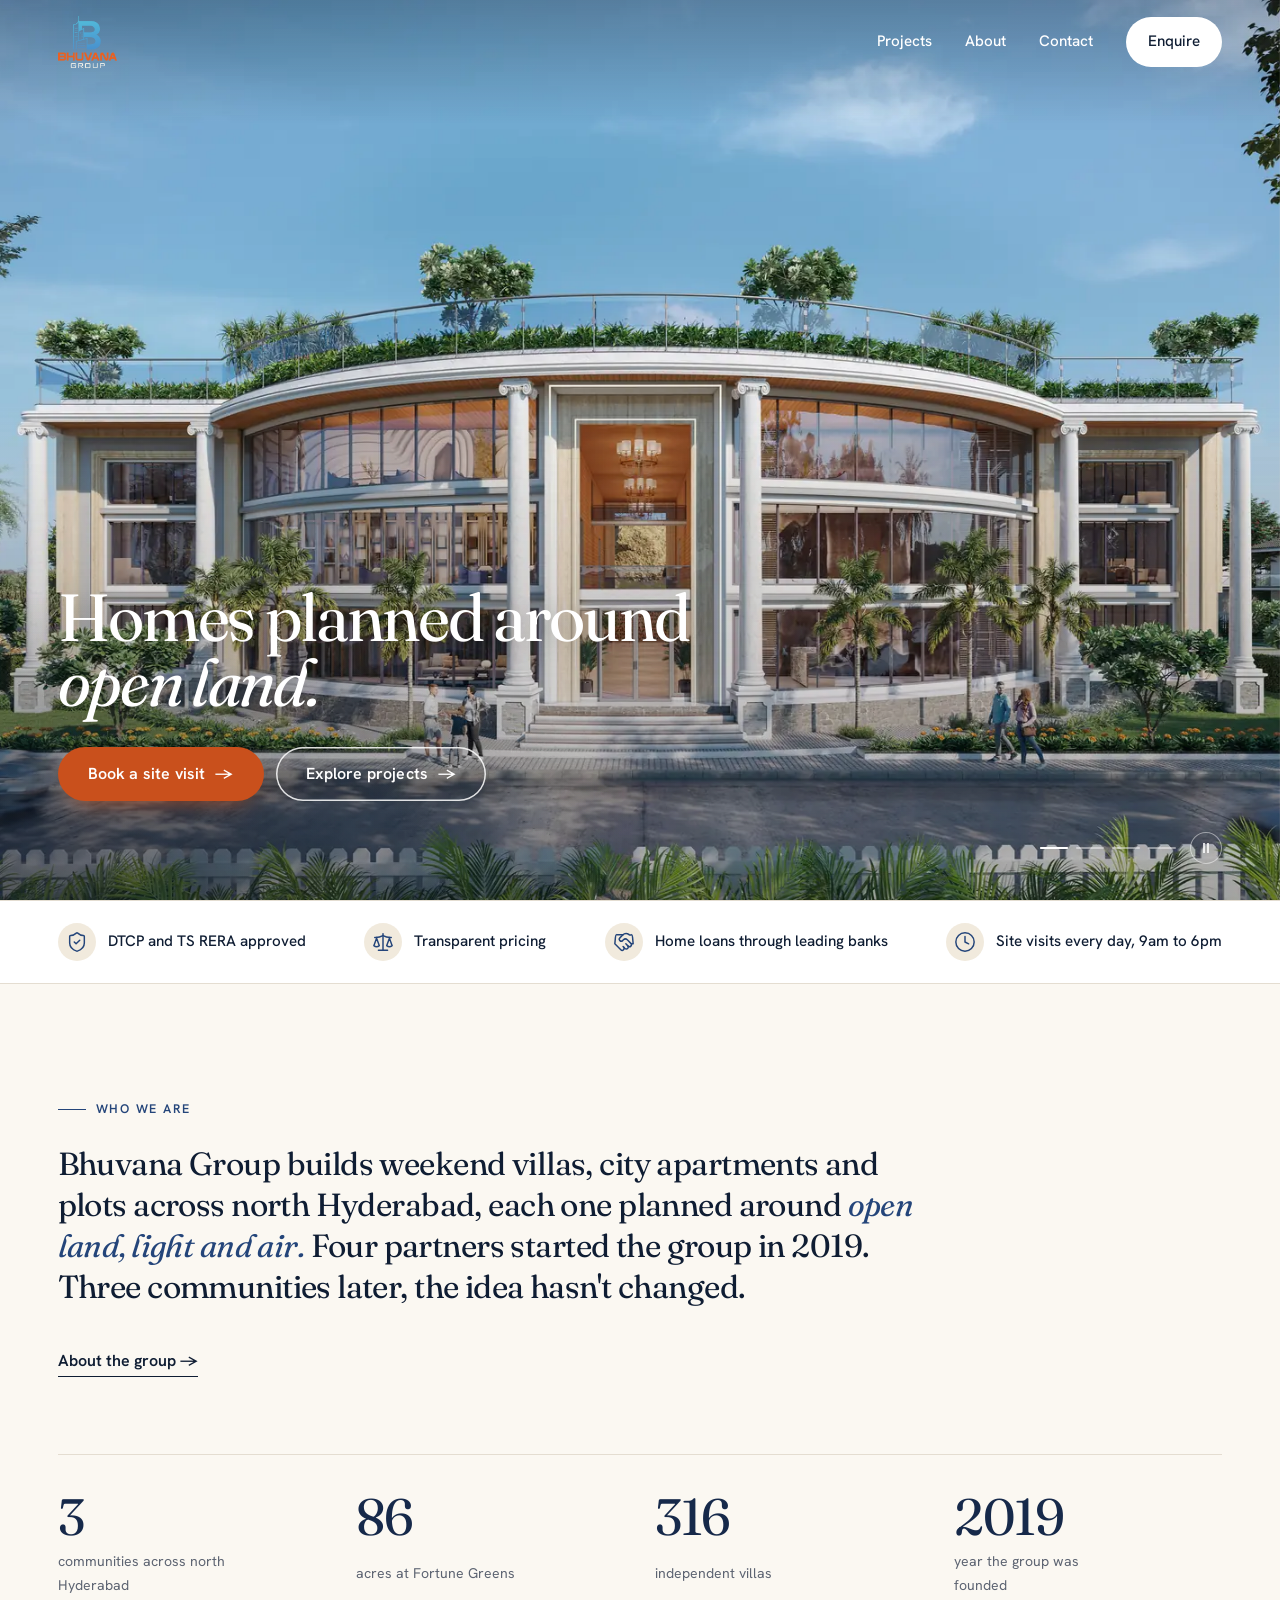
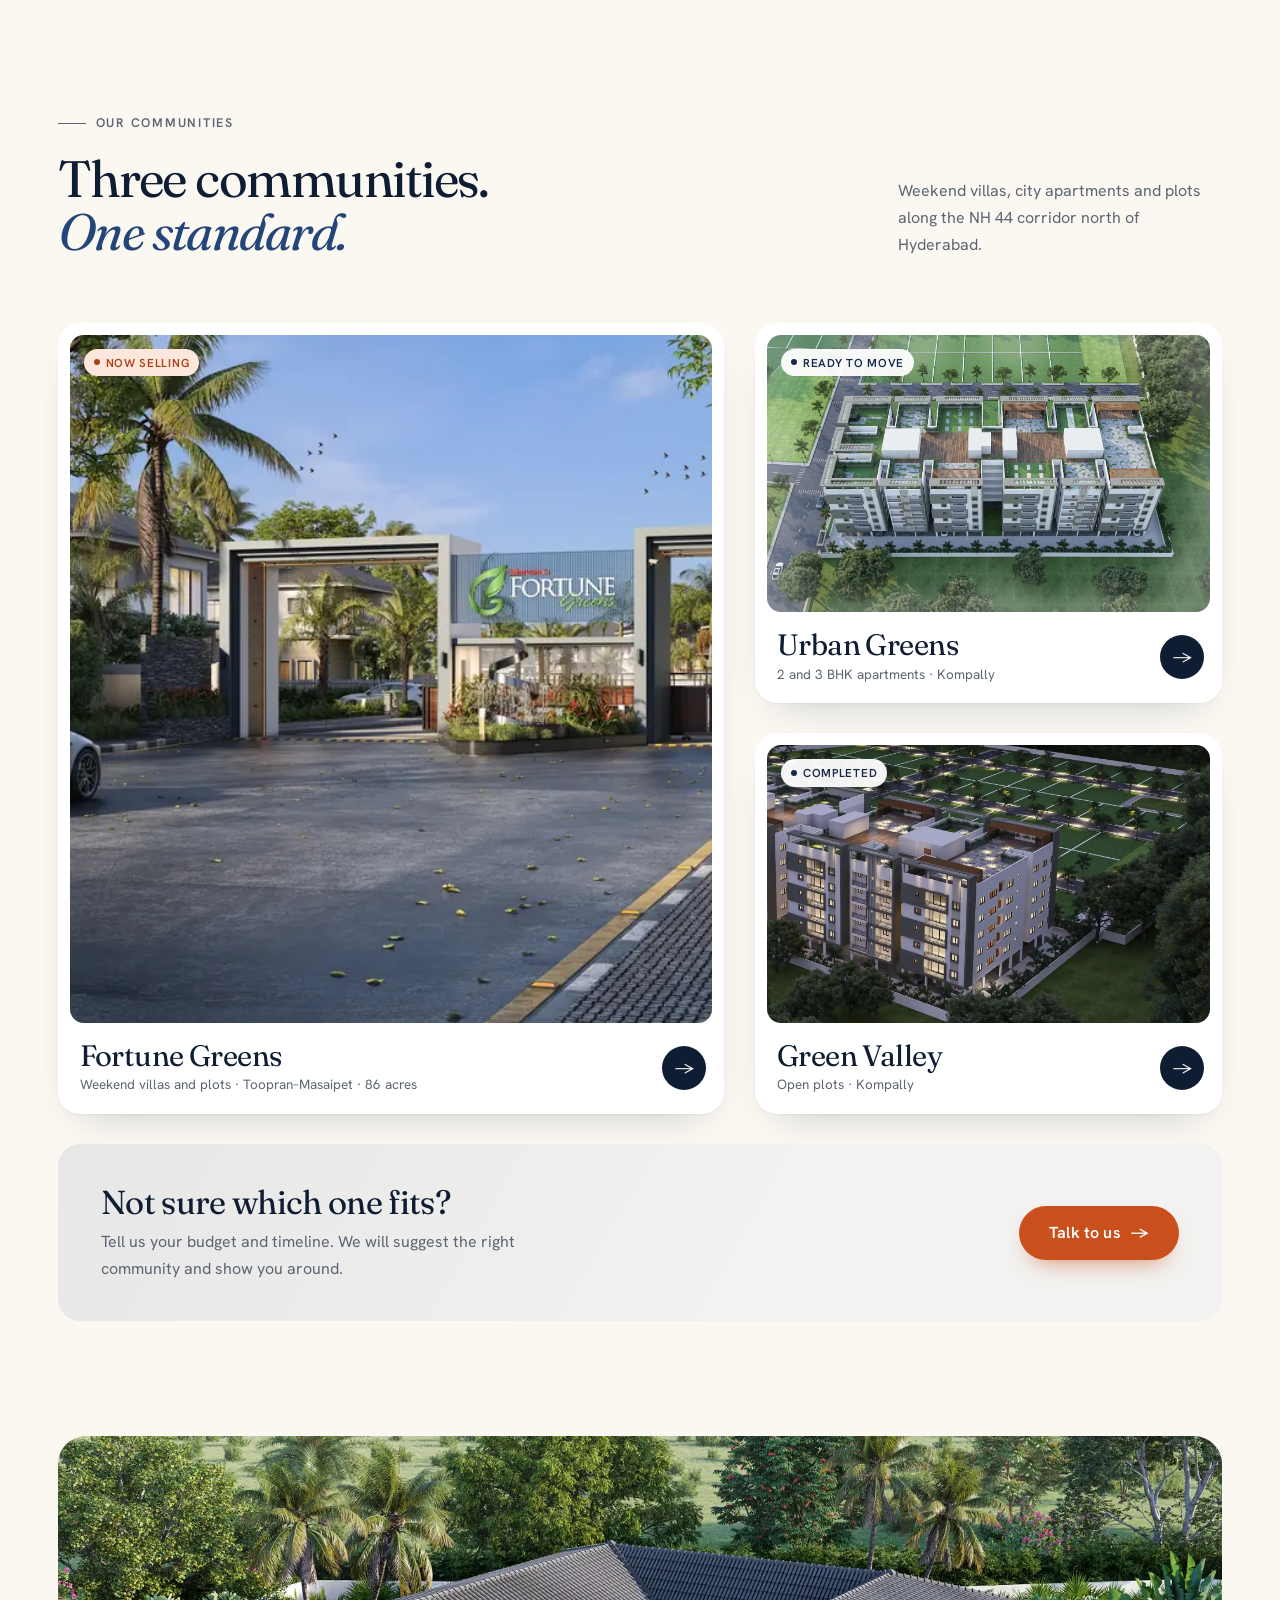
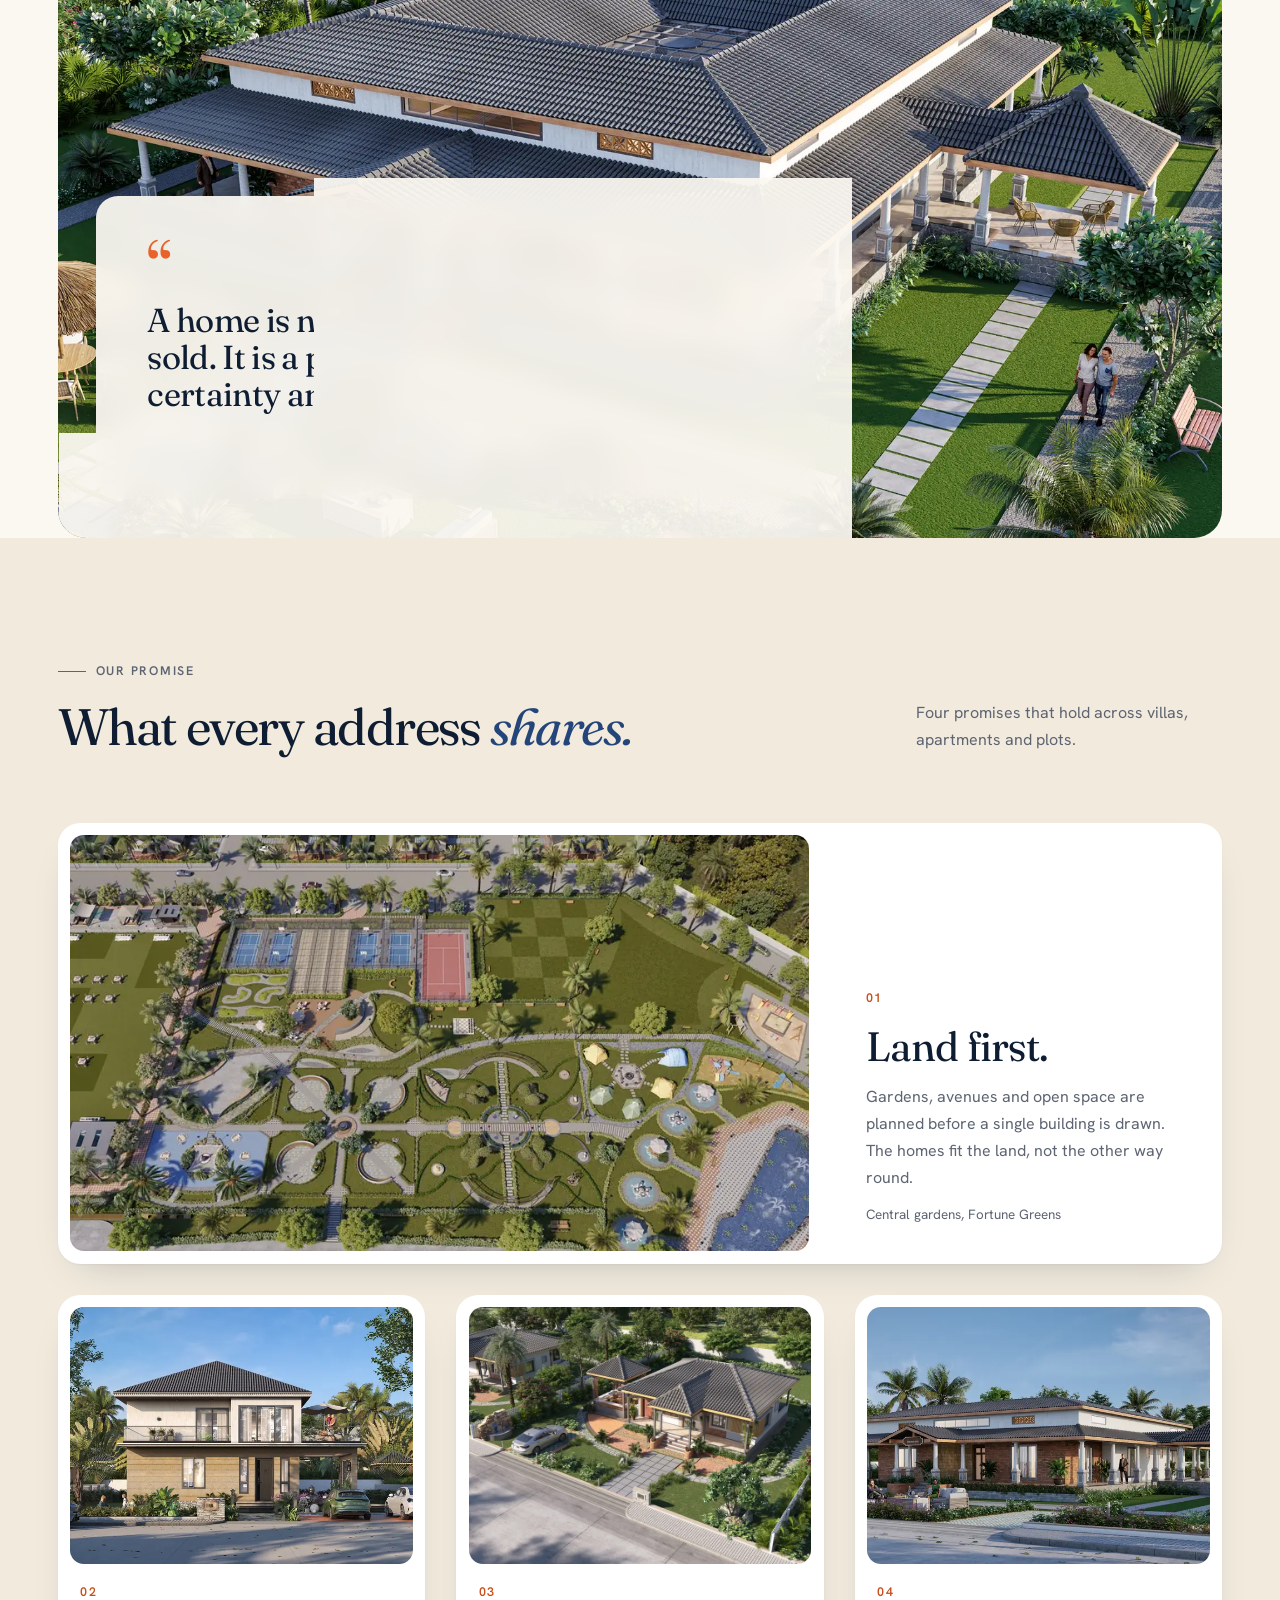
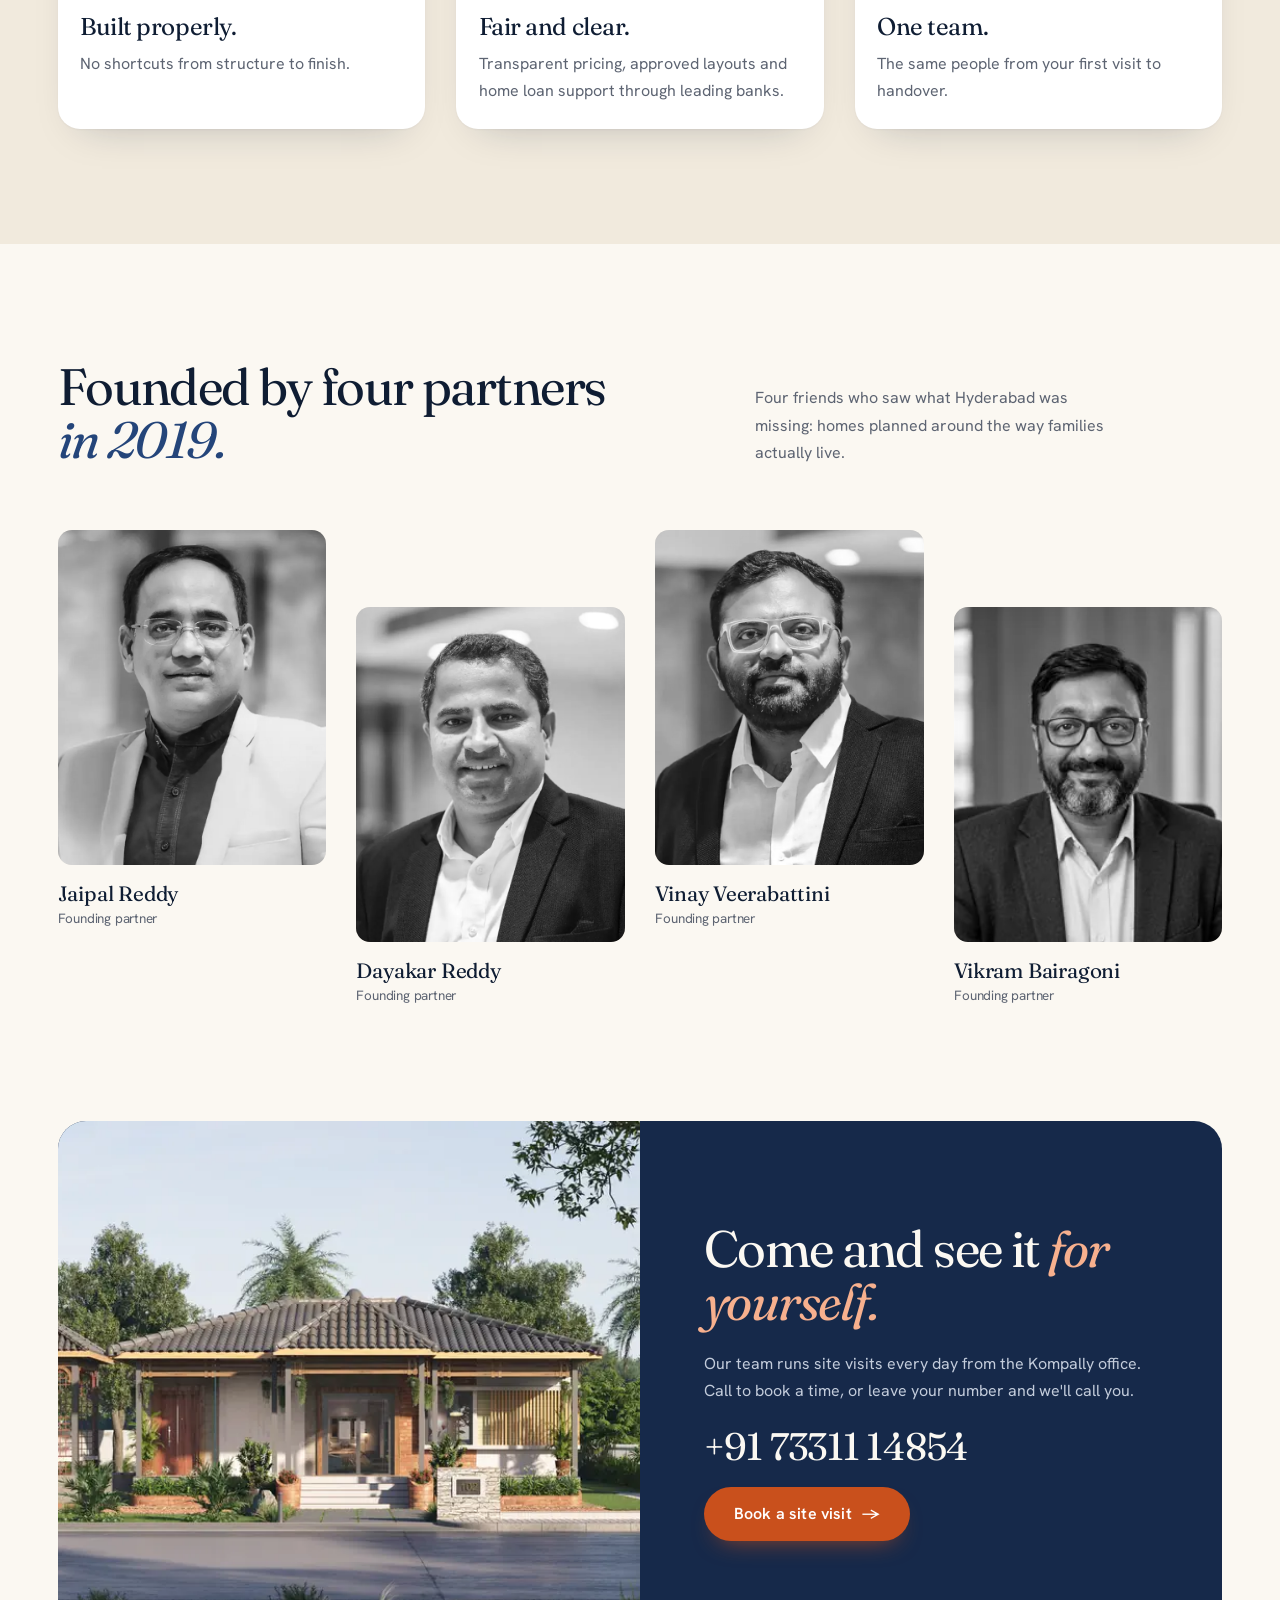
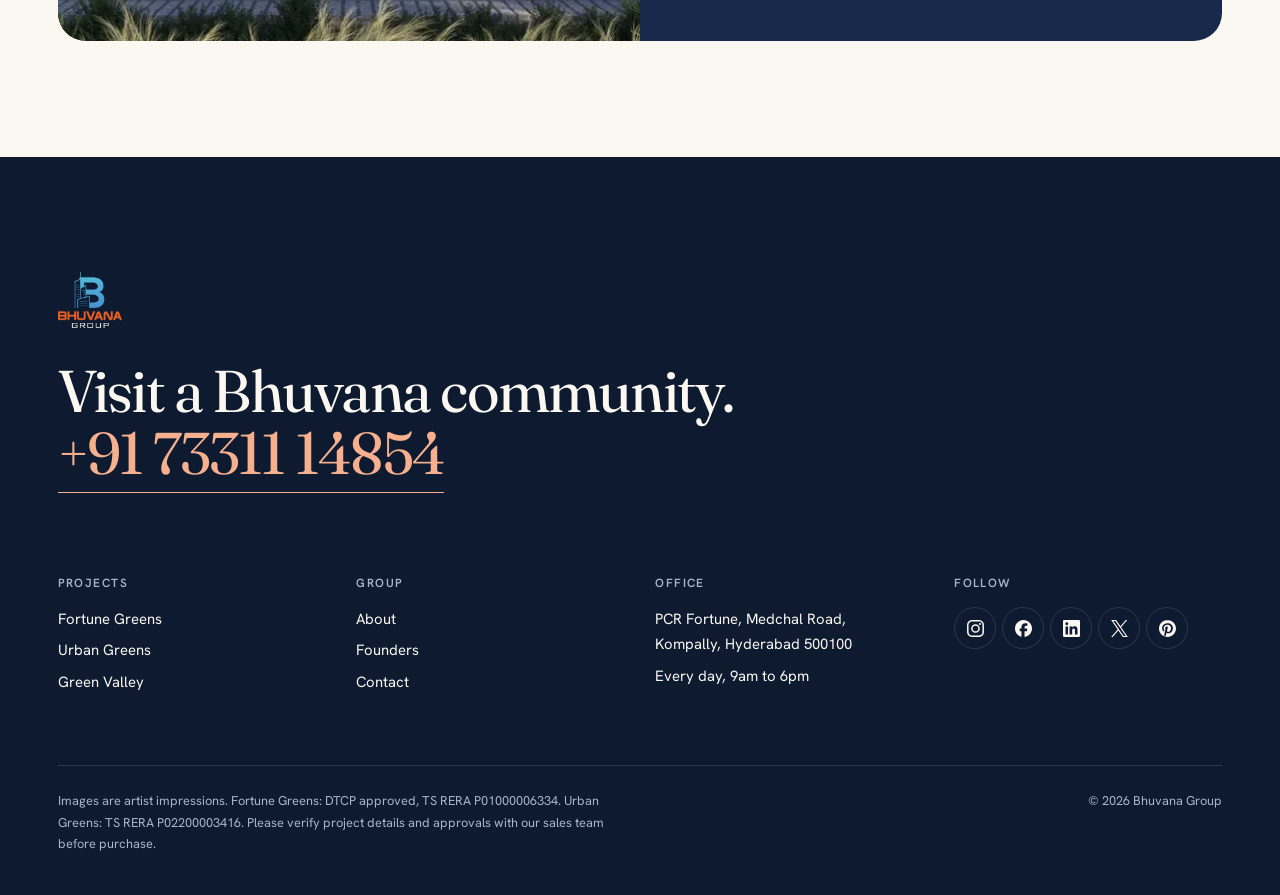
==== commit 86d783df: "Swap green palette for dark blue, ivory and beige - Ink, accents, italic highlights and icons move f" ====
--- a/bhuvana/index.html
+++ b/bhuvana/index.html
@@ -27,7 +27,7 @@
 <symbol id="i-scale" viewBox="0 0 24 24"><path d="M12 3v18" /> <path d="m19 8 3 8a5 5 0 0 1-6 0zV7" /> <path d="M3 7h1a17 17 0 0 0 8-2 17 17 0 0 0 8 2h1" /> <path d="m5 8 3 8a5 5 0 0 1-6 0zV7" /> <path d="M7 21h10" /></symbol>
 <symbol id="i-map-pin" viewBox="0 0 24 24"><path d="M20 10c0 4.993-5.539 10.193-7.399 11.799a1 1 0 0 1-1.202 0C9.539 20.193 4 14.993 4 10a8 8 0 0 1 16 0" /> <circle cx="12" cy="10" r="3" /></symbol>
 <symbol id="i-sprout" viewBox="0 0 24 24"><path d="M14 9.536V7a4 4 0 0 1 4-4h1.5a.5.5 0 0 1 .5.5V5a4 4 0 0 1-4 4 4 4 0 0 0-4 4c0 2 1 3 1 5a5 5 0 0 1-1 3" /> <path d="M4 9a5 5 0 0 1 8 4 5 5 0 0 1-8-4" /> <path d="M5 21h14" /></symbol>
-<symbol id="i-handshake" viewBox="0 0 24 24"><path d="m11 17 2 2a1 1 0 1 0 3-3" /> <path d="m14 14 2.5 2.5a1 1 0 1 0 3-3l-3.88-3.88a3 3 0 0 0-4.24 0l-.88.88a1 1 0 1 1-3-3l2.81-2.81a5.790 5.790 0 0 1 7.06-.87l.47.28a2 2 0 0 0 1.42.25L21 4" /> <path d="m21 3 1 11h-2" /> <path d="M3 3 2 14l6.5 6.5a1 1 0 1 0 3-3" /> <path d="M3 4h8" /></symbol>
+<symbol id="i-handshake" viewBox="0 0 24 24"><path d="m11 17 2 2a1 1 0 1 0 3-3" /> <path d="m14 14 2.5 2.5a1 1 0 1 0 3-3l-3.88-3.88a3 3 0 0 0-4.24 0l-.88.88a1 1 0 1 1-3-3l2.81-2.81a5.79 5.79 0 0 1 7.06-.87l.47.28a2 2 0 0 0 1.42.25L21 4" /> <path d="m21 3 1 11h-2" /> <path d="M3 3 2 14l6.5 6.5a1 1 0 1 0 3-3" /> <path d="M3 4h8" /></symbol>
 <symbol id="i-sofa" viewBox="0 0 24 24"><path d="M20 9V6a2 2 0 0 0-2-2H6a2 2 0 0 0-2 2v3" /> <path d="M2 16a2 2 0 0 0 2 2h16a2 2 0 0 0 2-2v-5a2 2 0 0 0-4 0v1.5a.5.5 0 0 1-.5.5h-11a.5.5 0 0 1-.5-.5V11a2 2 0 0 0-4 0z" /> <path d="M4 18v2" /> <path d="M20 18v2" /> <path d="M12 4v9" /></symbol>
 <symbol id="i-trees" viewBox="0 0 24 24"><path d="M10 10v.2A3 3 0 0 1 8.9 16H5a3 3 0 0 1-1-5.8V10a3 3 0 0 1 6 0Z" /> <path d="M7 16v6" /> <path d="M13 19v3" /> <path d="M12 19h8.3a1 1 0 0 0 .7-1.7L18 14h.3a1 1 0 0 0 .7-1.7L16 9h.2a1 1 0 0 0 .8-1.7L13 3l-1.4 1.5" /></symbol>
 <symbol id="i-shield-check" viewBox="0 0 24 24"><path d="M20 13c0 5-3.5 7.5-7.66 8.95a1 1 0 0 1-.67-.01C7.5 20.5 4 18 4 13V6a1 1 0 0 1 1-1c2 0 4.5-1.2 6.24-2.72a1.17 1.17 0 0 1 1.52 0C14.51 3.81 17 5 19 5a1 1 0 0 1 1 1z" /> <path d="m9 12 2 2 4-4" /></symbol>
--- a/bhuvana/assets/site.css
+++ b/bhuvana/assets/site.css
@@ -1,11 +1,12 @@
 /* =========================================================
    Bhuvana Group: v19 "daylight"
-   Warm ivory ground, forest-green ink, brand orange accent
-   (taken from the logo), serif display type.
+   Ivory and beige grounds, dark-blue ink and panels, brand
+   orange accent (taken from the logo), serif display type.
    ========================================================= */
 :root{
-  --paper:#FBF8F2;--sand:#F3EDE3;--sage:#E8EFE6;--sage-2:#D6E3D3;
-  --ink:#17231F;--forest:#1F4A3B;--leaf:#2F6B52;--stone:#5F6A64;--line:#E4DDD1;
+  /* ivory + beige grounds (the --sage names are kept for the markup; they are beige now) */
+  --paper:#FBF8F2;--sand:#F3EDE3;--sage:#F1EADD;--sage-2:#E6DAC6;
+  --ink:#0F1D33;--forest:#16294A;--leaf:#24457A;--stone:#5D6472;--line:#E4DDD1;
   --sun:#E8622A;--sun-d:#C9501C;--sky:#3F8FD6;--card:#FFFFFF;
   --mute:var(--stone);
   --serif:"Fraunces",Georgia,"Times New Roman",serif;
@@ -13,7 +14,7 @@
   --pad:clamp(20px,4.5vw,64px);--gut:clamp(16px,2.4vw,32px);
   --sec:clamp(80px,9vw,144px);--hh:84px;--ease:cubic-bezier(.2,.7,.1,1);
   --r:22px;--r-s:14px;
-  --shadow:0 1px 2px rgba(23,35,31,.04),0 18px 40px -24px rgba(23,35,31,.28);
+  --shadow:0 1px 2px rgba(15,29,51,.04),0 18px 40px -24px rgba(15,29,51,.28);
   box-sizing:border-box;
 }
 *,*::before,*::after{box-sizing:inherit;margin:0}
@@ -31,7 +32,7 @@
 .sec{padding-block:var(--sec)}
 .tint{background:var(--sage)}
 .sandbg,.alt{background:var(--sand)}
-/* ".dark" sections from v18 are now soft sage, not navy */
+/* ".dark" sections from v18 are now soft beige */
 .dark{background:var(--sage)}
 .dark .pic,.dark figure>button[data-view]{background:var(--sage-2)}
 
@@ -77,7 +78,7 @@
 .nav .enq::after{content:none!important}
 .nav .enq:hover{background:var(--sun-d)}
 .dd{position:relative}
-.dd .menu{position:absolute;top:calc(100% + 14px);left:-24px;width:320px;padding:10px;border-radius:var(--r-s);background:var(--card);color:var(--ink);box-shadow:0 30px 60px -24px rgba(23,35,31,.35);opacity:0;visibility:hidden;translate:0 6px;transition:opacity .25s,translate .25s,visibility 0s .25s}
+.dd .menu{position:absolute;top:calc(100% + 14px);left:-24px;width:320px;padding:10px;border-radius:var(--r-s);background:var(--card);color:var(--ink);box-shadow:0 30px 60px -24px rgba(15,29,51,.35);opacity:0;visibility:hidden;translate:0 6px;transition:opacity .25s,translate .25s,visibility 0s .25s}
 .dd .menu::before{content:"";position:absolute;inset:-18px 0 auto;height:18px}
 .dd:hover .menu,.dd:focus-within .menu{opacity:1;visibility:visible;translate:0 0;transition:opacity .25s,translate .25s}
 .dd .menu a{display:block;padding:12px 16px;border-radius:10px;font-family:var(--serif);font-size:1.2rem;line-height:1.2}
@@ -99,7 +100,7 @@
 .slide.on{opacity:1;visibility:visible;transition:opacity 1.6s var(--ease),visibility 0s}
 .slide img{position:absolute;inset:0;width:100%;height:100%;object-fit:cover}
 /* soft shade only behind the headline, the rest of the picture stays untouched */
-.hero::after{content:"";position:absolute;inset:auto 0 0;height:55%;z-index:1;pointer-events:none;background:radial-gradient(75% 90% at 0% 100%,rgba(17,24,21,.5) 0%,rgba(17,24,21,0) 70%),linear-gradient(180deg,rgba(17,24,21,0) 0%,rgba(17,24,21,.28) 100%)}
+.hero::after{content:"";position:absolute;inset:auto 0 0;height:55%;z-index:1;pointer-events:none;background:radial-gradient(75% 90% at 0% 100%,rgba(12,20,36,.5) 0%,rgba(12,20,36,0) 70%),linear-gradient(180deg,rgba(12,20,36,0) 0%,rgba(12,20,36,.28) 100%)}
 .hero-copy{position:relative;z-index:2;width:100%;padding-bottom:clamp(72px,11vh,120px);display:grid;gap:clamp(22px,2.6vw,32px);justify-items:start}
 .hero-copy .d1{font-size:clamp(2.6rem,5.2vw,5.4rem);max-width:17ch;text-shadow:0 2px 30px rgba(0,0,0,.25)}
 .hero-copy .d1 em{color:#fff}
@@ -138,7 +139,7 @@
 .home header:not(.solid) .nav .enq:hover{background:var(--sun-d);color:#fff}
 .home header:not(.solid) .burger{background:#fff;color:var(--ink)}
 .home header:not(.solid) .logo .dk{display:none}.home header:not(.solid) .logo .lt{display:block}
-.home header::before{content:"";position:absolute;inset:0 0 -40px;z-index:-1;pointer-events:none;background:linear-gradient(180deg,rgba(17,24,21,.28),rgba(17,24,21,0));transition:opacity .4s}
+.home header::before{content:"";position:absolute;inset:0 0 -40px;z-index:-1;pointer-events:none;background:linear-gradient(180deg,rgba(12,20,36,.28),rgba(12,20,36,0));transition:opacity .4s}
 .home header.solid::before{opacity:0}
 
 /* stats (now under the statement) */
@@ -200,7 +201,7 @@
 .prh{grid-column:1/-1;display:flex;justify-content:space-between;align-items:end;flex-wrap:wrap;gap:20px var(--gut);margin-bottom:clamp(16px,3vw,40px)}
 .prh p{color:var(--mute);max-width:34ch}
 .prin article{background:var(--card);border-radius:var(--r);padding:clamp(10px,1vw,14px);box-shadow:var(--shadow);transition:transform .5s var(--ease),box-shadow .5s}
-.prin article:hover{transform:translateY(-4px);box-shadow:0 30px 60px -30px rgba(23,35,31,.4)}
+.prin article:hover{transform:translateY(-4px);box-shadow:0 30px 60px -30px rgba(15,29,51,.4)}
 .prin .pic{overflow:hidden;background:var(--sage-2);border-radius:var(--r-s)}
 .prin .pic img{width:100%;height:100%;object-fit:cover;transition:scale 1.4s var(--ease)}
 .prin article:hover .pic img{scale:1.04}
@@ -231,8 +232,8 @@
 .people figcaption span{display:block;font:400 .84rem/1.5 var(--sans);color:var(--mute);margin-top:2px}
 @media (max-width:900px){.people h2,.people .intro{grid-column:1/-1}.people .intro{margin-top:-24px}.people figure{grid-column:span 6}.people figure:nth-of-type(even){margin-top:48px}}
 
-/* visit: the one deep-green panel */
-.visit .panel{grid-column:1/-1;display:grid;grid-template-columns:minmax(0,1fr) minmax(0,1fr);border-radius:calc(var(--r) + 6px);overflow:hidden;background:var(--forest);color:var(--paper);--mute:#C3D2C8;--line:rgba(255,255,255,.16)}
+/* visit: the one dark-blue panel */
+.visit .panel{grid-column:1/-1;display:grid;grid-template-columns:minmax(0,1fr) minmax(0,1fr);border-radius:calc(var(--r) + 6px);overflow:hidden;background:var(--forest);color:var(--paper);--mute:#C3CCDB;--line:rgba(255,255,255,.16)}
 .visit .pic{min-height:520px;position:relative}
 .visit .pic img{position:absolute;inset:0;width:100%;height:100%;object-fit:cover}
 .visit .txt{align-self:center;display:grid;gap:22px;justify-items:start;padding:clamp(32px,5vw,72px)}
@@ -283,8 +284,8 @@
 .enqf{display:grid;gap:18px}
 .enqf label{display:grid;gap:6px;font-size:.84rem;font-weight:500;color:var(--mute)}
 .enqf input,.enqf select{font:inherit;font-size:1.02rem;color:var(--ink);background:var(--card);border:1.5px solid var(--line);border-radius:12px;padding:12px 16px;min-height:52px;appearance:none;transition:border-color .2s,box-shadow .2s}
-.enqf select{background:var(--card) url("data:image/svg+xml,%3Csvg xmlns='http://www.w3.org/2000/svg' width='12' height='8'%3E%3Cpath d='M1 1l5 5 5-5' fill='none' stroke='%235F6A64' stroke-width='1.6'/%3E%3C/svg%3E") right 16px center/12px 8px no-repeat;padding-right:40px}
-.enqf input:focus,.enqf select:focus{outline:0;border-color:var(--leaf);box-shadow:0 0 0 4px rgba(47,107,82,.15)}
+.enqf select{background:var(--card) url("data:image/svg+xml,%3Csvg xmlns='http://www.w3.org/2000/svg' width='12' height='8'%3E%3Cpath d='M1 1l5 5 5-5' fill='none' stroke='%235D6472' stroke-width='1.6'/%3E%3C/svg%3E") right 16px center/12px 8px no-repeat;padding-right:40px}
+.enqf input:focus,.enqf select:focus{outline:0;border-color:var(--leaf);box-shadow:0 0 0 4px rgba(36,69,122,.15)}
 .enqf input:user-invalid{border-color:#B3402E}
 .enqf .btn{justify-self:start;margin-top:6px}
 .enqf .note{font-size:.8rem;color:var(--mute);line-height:1.5}
@@ -308,8 +309,8 @@
 .mapwide iframe{width:100%;height:100%;border:0;filter:saturate(.8)}
 @media (max-width:700px){.mapwide{aspect-ratio:1}}
 
-/* footer: deep forest, warm accents */
-footer{background:#12251E;color:var(--paper);padding-block:var(--sec) 40px;--mute:#A9BCB1;--line:rgba(255,255,255,.12)}
+/* footer: dark blue, warm accents */
+footer{background:#0D1A30;color:var(--paper);padding-block:var(--sec) 40px;--mute:#A9B5C8;--line:rgba(255,255,255,.12)}
 footer .logo-f{grid-column:1/-1;margin-bottom:32px}
 footer .logo-f img{height:56px;width:auto}
 footer .big{grid-column:1/9;font-family:var(--serif);letter-spacing:-.03em;font-size:clamp(2.2rem,4.6vw,4.4rem);line-height:1.05}
@@ -329,7 +330,7 @@
 @media (max-width:960px){footer{padding-bottom:110px}}
 
 /* mobile sticky enquiry */
-.sticky{position:fixed;left:12px;right:12px;bottom:calc(12px + env(safe-area-inset-bottom,0px));z-index:30;display:none;grid-template-columns:1fr 1fr;gap:6px;padding:6px;border-radius:99px;background:var(--ink);color:var(--paper);box-shadow:0 20px 40px -16px rgba(23,35,31,.6);translate:0 140%;transition:translate .5s var(--ease)}
+.sticky{position:fixed;left:12px;right:12px;bottom:calc(12px + env(safe-area-inset-bottom,0px));z-index:30;display:none;grid-template-columns:1fr 1fr;gap:6px;padding:6px;border-radius:99px;background:var(--ink);color:var(--paper);box-shadow:0 20px 40px -16px rgba(15,29,51,.6);translate:0 140%;transition:translate .5s var(--ease)}
 .sticky.show{translate:0 0}
 .sticky a,.sticky button{min-height:50px;display:grid;place-items:center;font-weight:600;border-radius:99px}
 .sticky button{background:var(--sun-d);color:#fff}
@@ -337,20 +338,20 @@
 
 /* dialogs */
 dialog{margin:auto;border:0;padding:0;color:var(--ink);background:var(--paper);max-width:none;max-height:none}
-dialog::backdrop{background:rgba(23,35,31,.55);backdrop-filter:blur(4px)}
+dialog::backdrop{background:rgba(15,29,51,.55);backdrop-filter:blur(4px)}
 dialog[open]{animation:dlg .5s var(--ease)}
 @keyframes dlg{from{opacity:0;translate:0 16px}}
 .lead{width:min(1000px,100% - 24px);border-radius:var(--r);overflow:hidden}
 .lead[open]{display:grid;grid-template-columns:1fr 1.1fr}
 .lead .side{position:relative;min-height:520px;color:#fff;display:flex;align-items:flex-end;padding:40px}
 .lead .side img{position:absolute;inset:0;width:100%;height:100%;object-fit:cover}
-.lead .side::after{content:"";position:absolute;inset:0;background:linear-gradient(180deg,rgba(23,35,31,0) 45%,rgba(23,35,31,.7))}
+.lead .side::after{content:"";position:absolute;inset:0;background:linear-gradient(180deg,rgba(15,29,51,0) 45%,rgba(15,29,51,.7))}
 .lead .side h2{position:relative;z-index:1;font-size:clamp(1.8rem,3vw,2.6rem);line-height:1.05}
 .lead .body{padding:clamp(28px,4vw,56px);display:grid;align-content:center;gap:24px}
 .lead .body>p{color:var(--mute)}
 .x{position:absolute;top:14px;right:14px;z-index:3;width:44px;height:44px;border-radius:50%;font-size:1.5rem;line-height:1;color:var(--ink);background:var(--card);box-shadow:var(--shadow)}
 @media (max-width:760px){.lead[open]{grid-template-columns:1fr;max-height:calc(100dvh - 24px);overflow:auto}.lead .side{min-height:200px;padding:24px}}
-.viewer{width:100vw;height:100dvh;background:rgba(18,37,30,.97);color:var(--paper)}
+.viewer{width:100vw;height:100dvh;background:rgba(13,26,48,.97);color:var(--paper)}
 .viewer[open]{display:grid;place-items:center}
 .viewer img{max-width:94vw;max-height:84dvh;object-fit:contain;border-radius:10px}
 .viewer figcaption{margin-top:14px;text-align:center;font-size:.9rem}
@@ -361,7 +362,7 @@
 .phead p{max-width:36ch;color:var(--mute)}
 .pg{row-gap:var(--gut)}
 .pc{position:relative;display:flex;flex-direction:column;gap:14px;padding:12px;background:var(--card);border-radius:var(--r);box-shadow:var(--shadow);transition:transform .5s var(--ease),box-shadow .5s}
-.pc:hover{transform:translateY(-4px);box-shadow:0 34px 64px -30px rgba(23,35,31,.45)}
+.pc:hover{transform:translateY(-4px);box-shadow:0 34px 64px -30px rgba(15,29,51,.45)}
 .pc .pic{position:relative;display:block;overflow:hidden;background:var(--sage);flex:1;min-height:0;border-radius:var(--r-s)}
 .pc img{width:100%;height:100%;object-fit:cover;transition:scale 1.4s var(--ease)}
 .pc:hover img{scale:1.04}
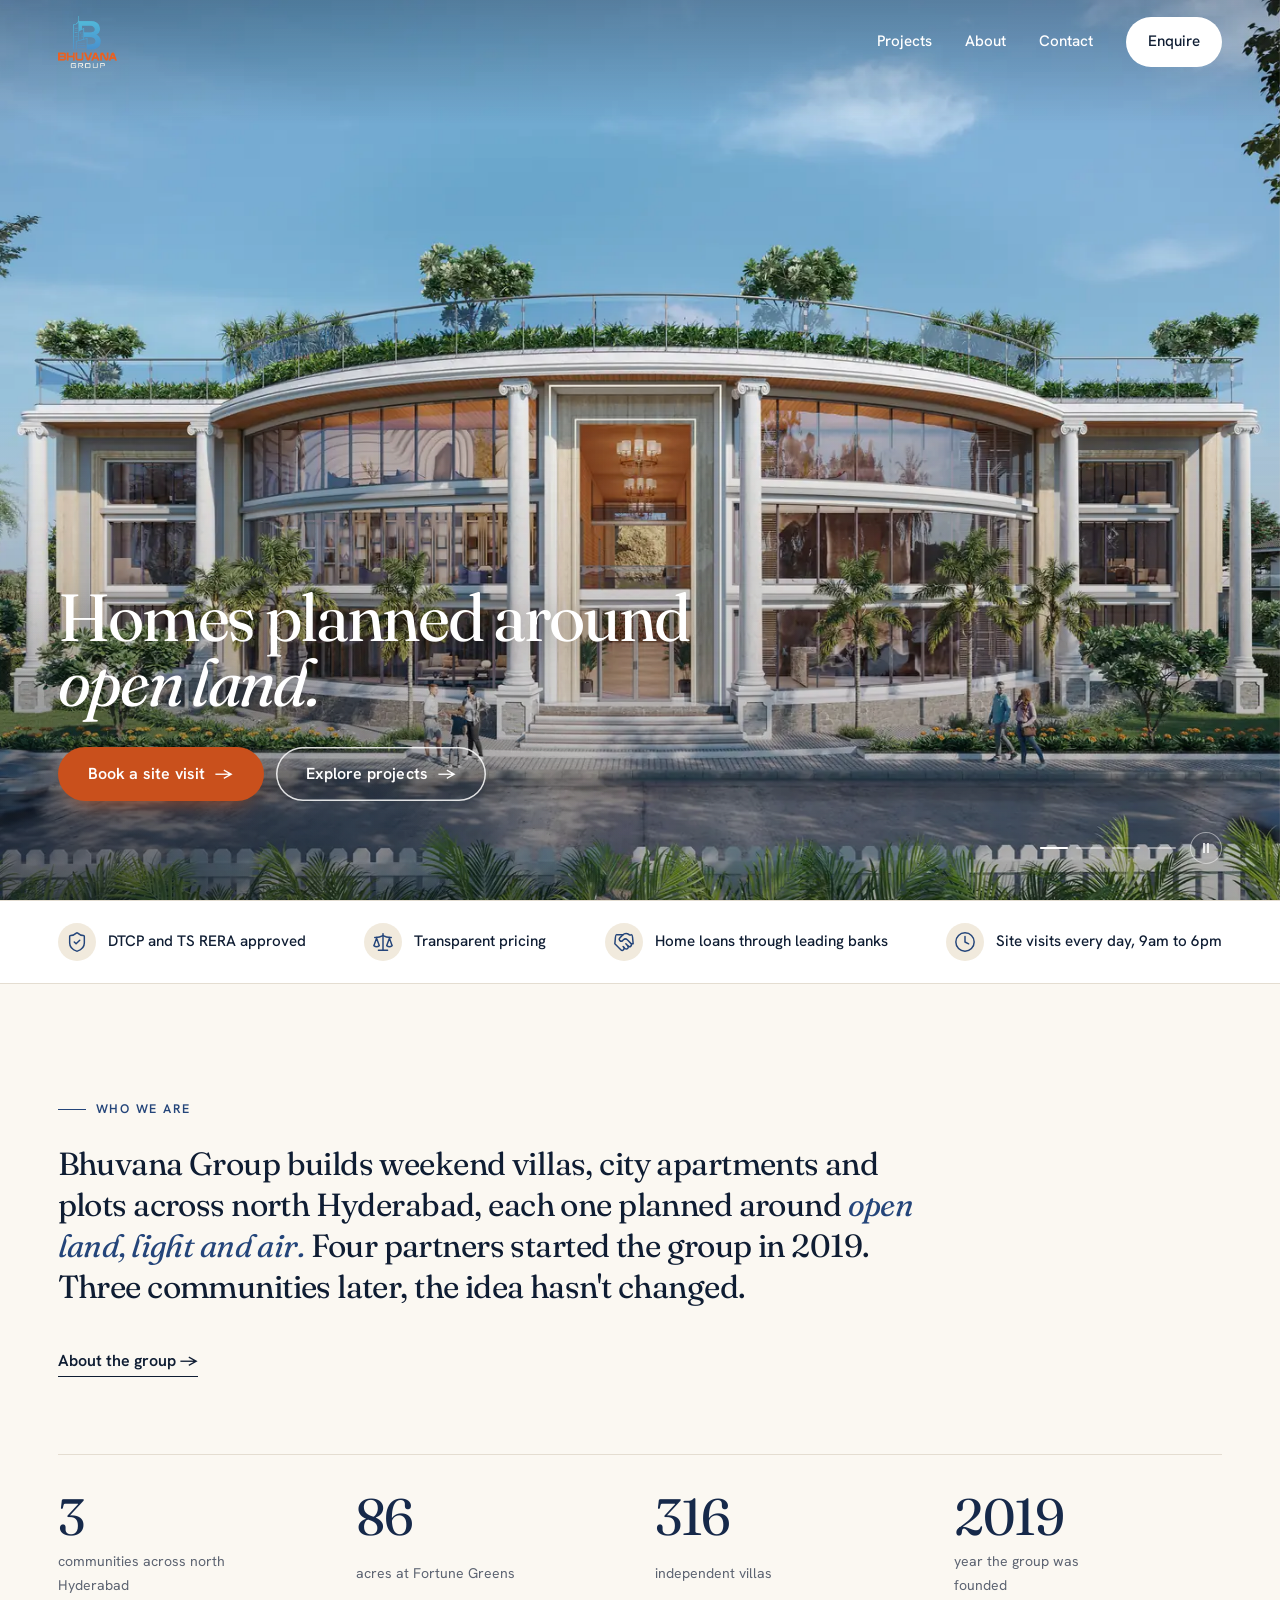
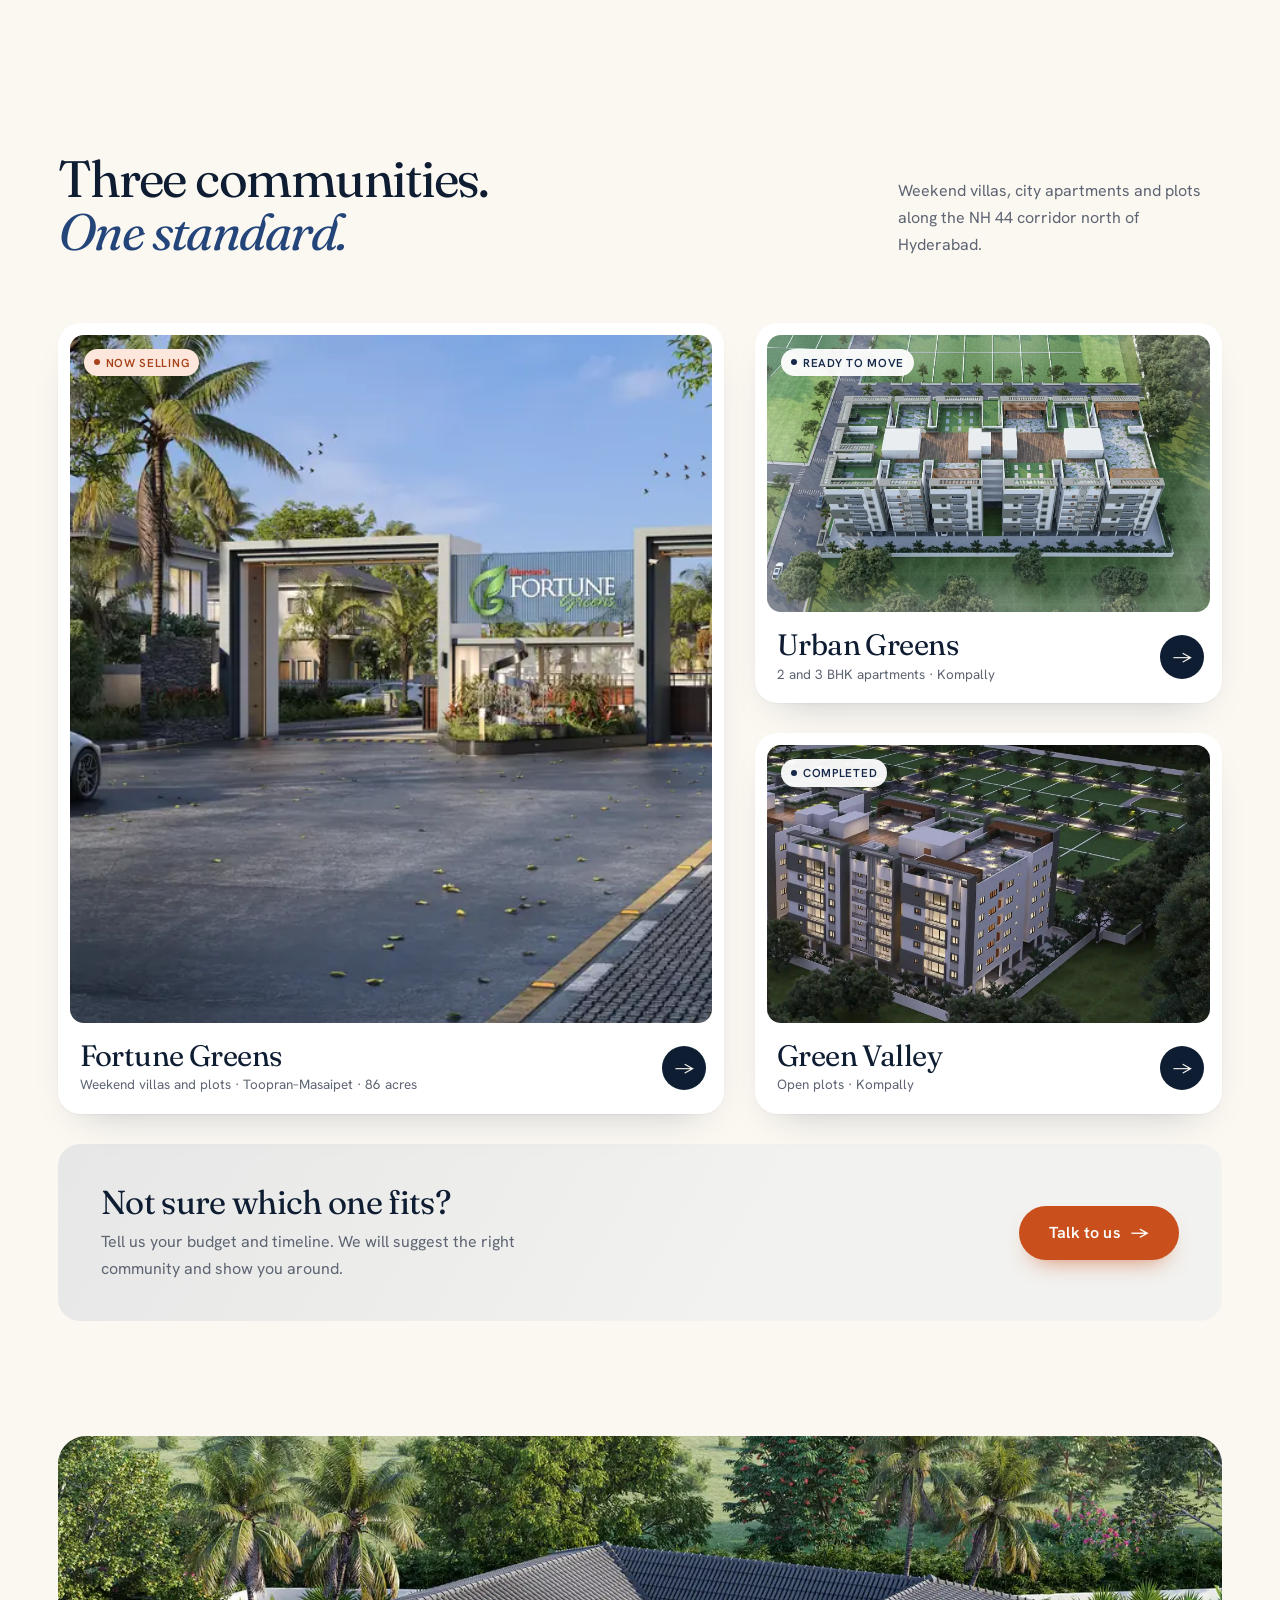
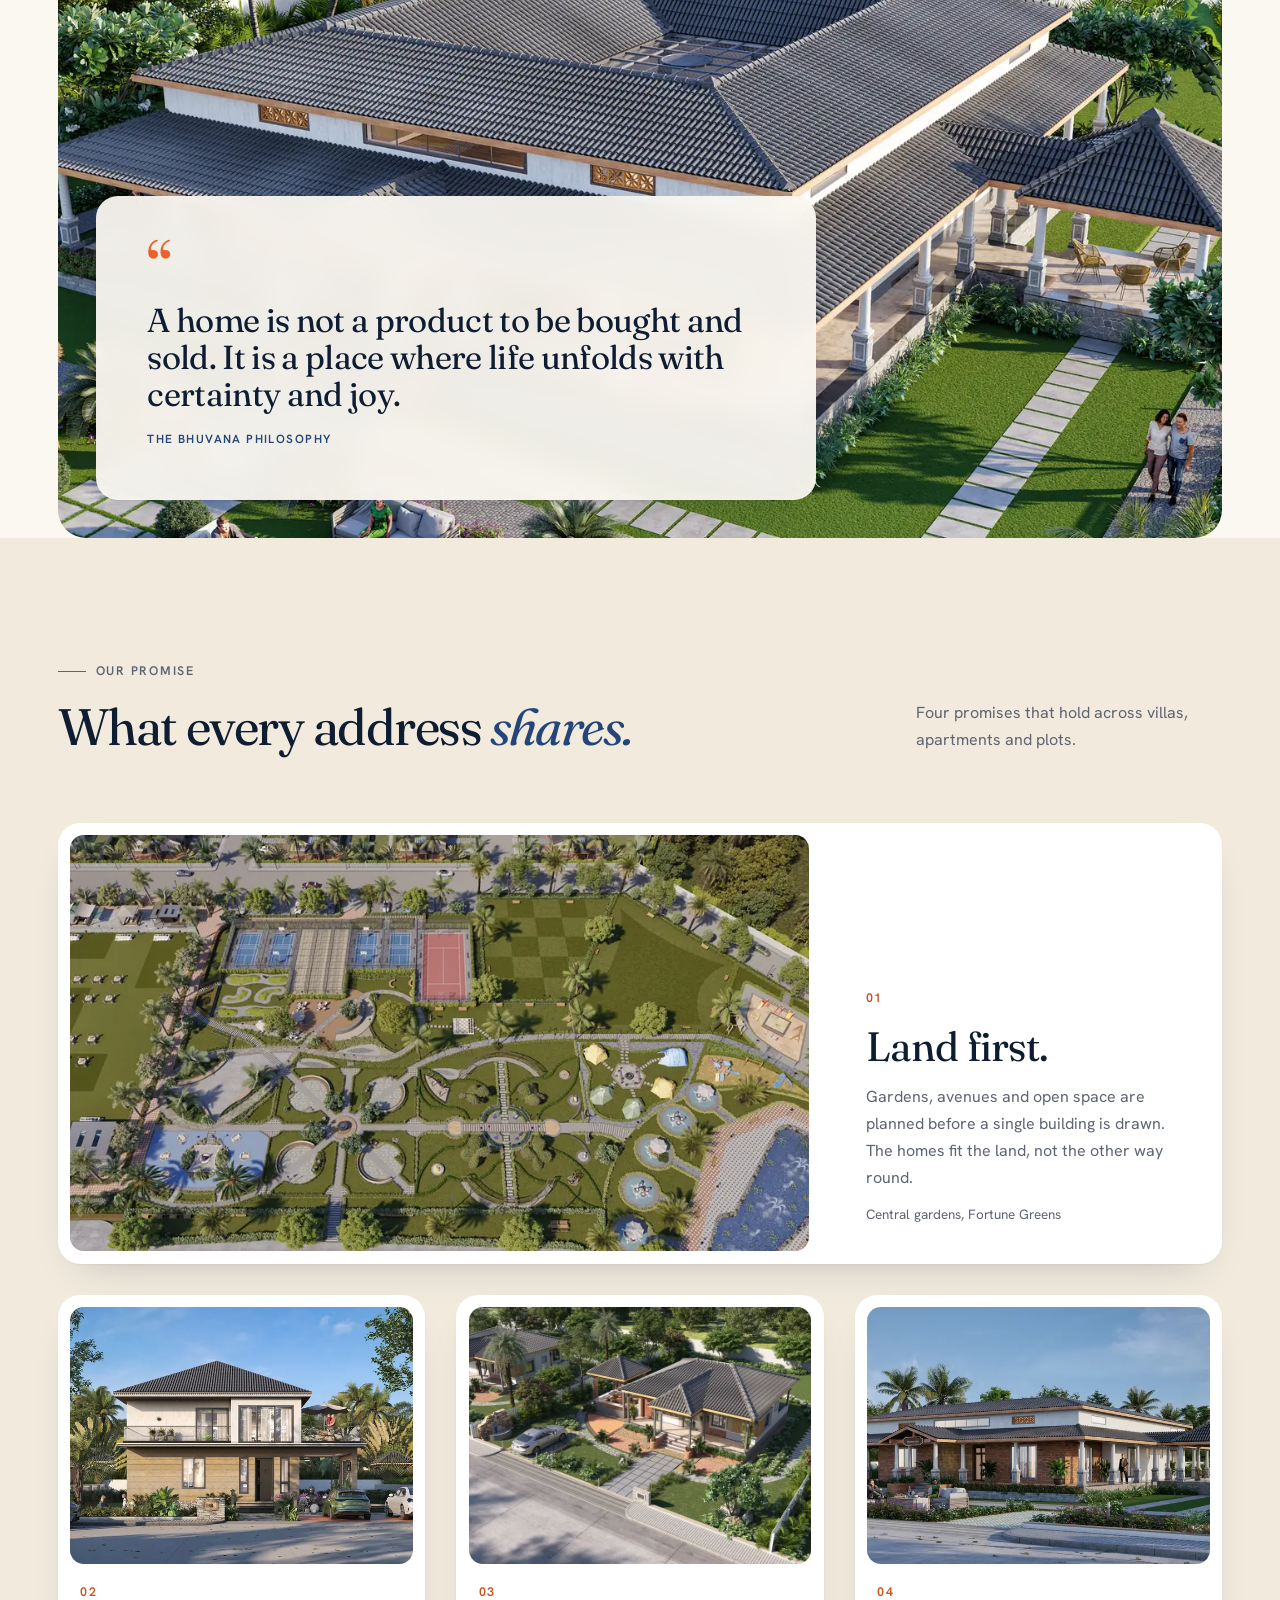
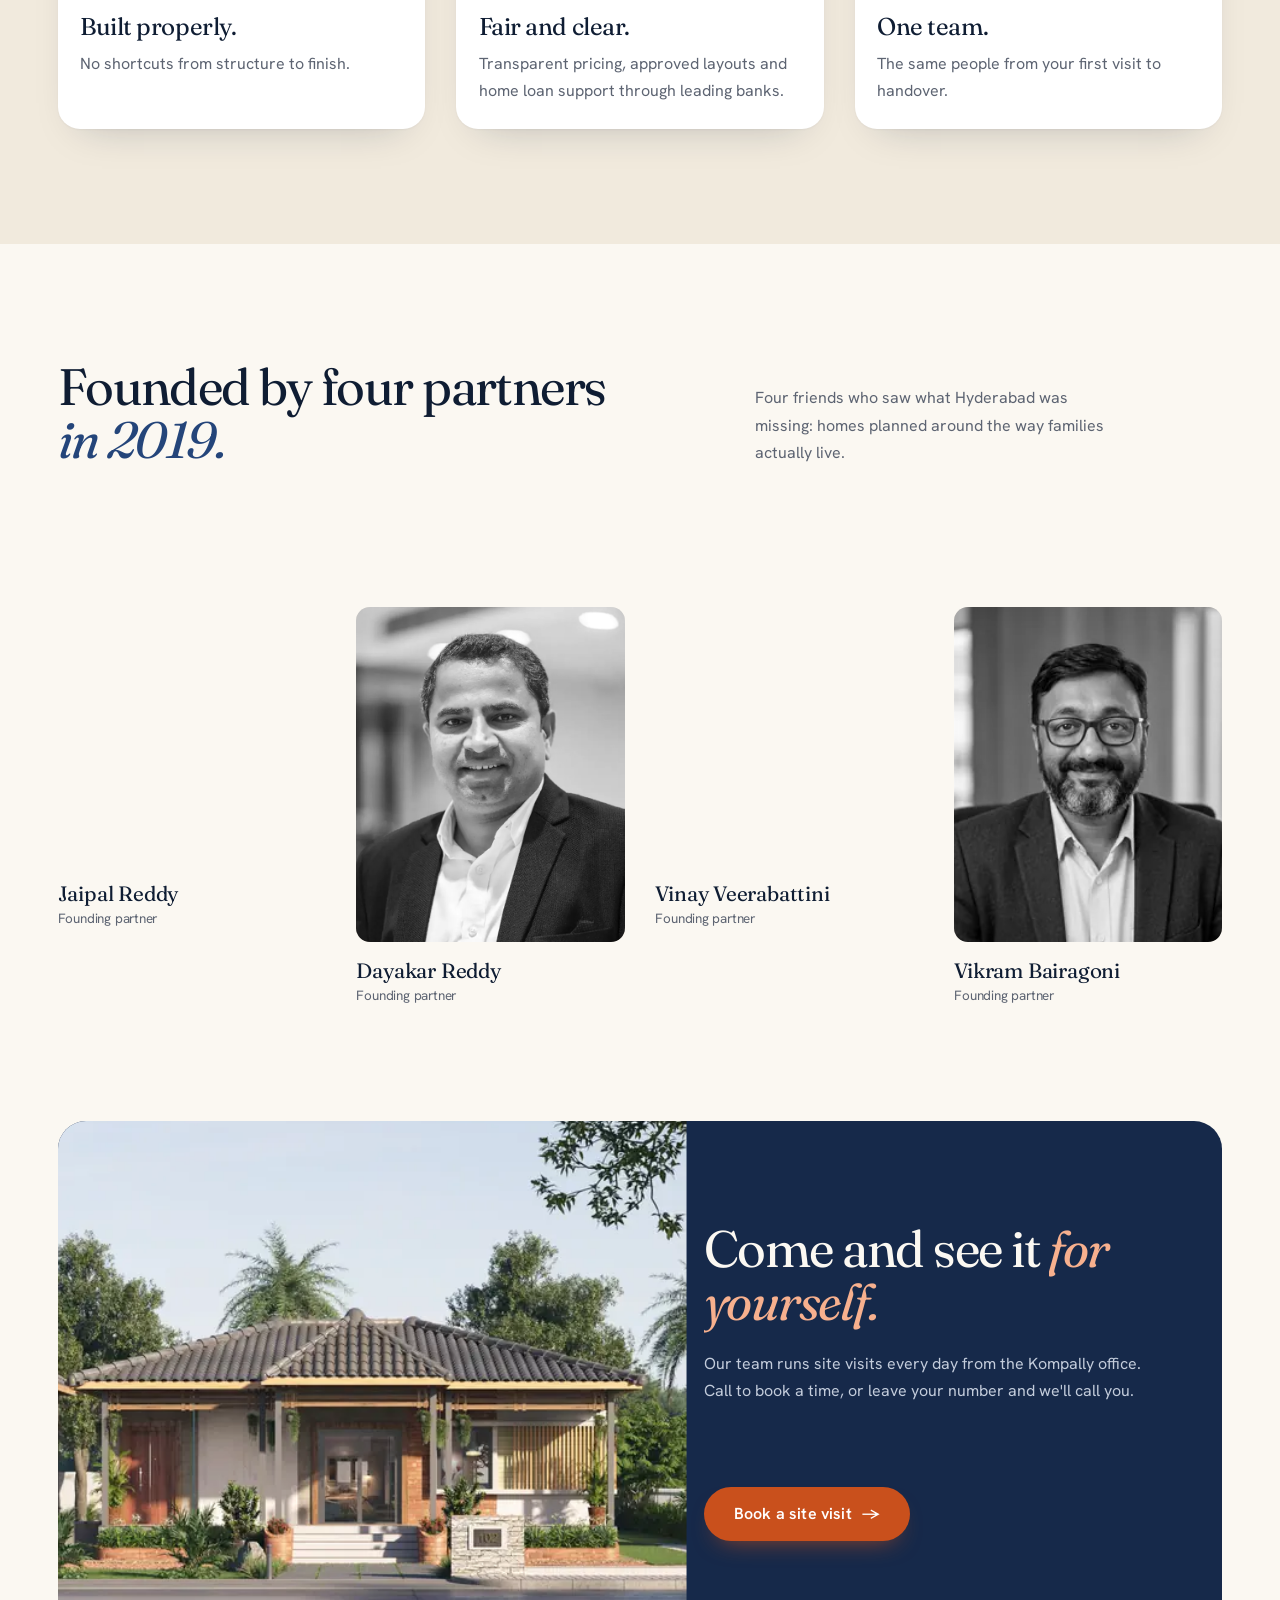
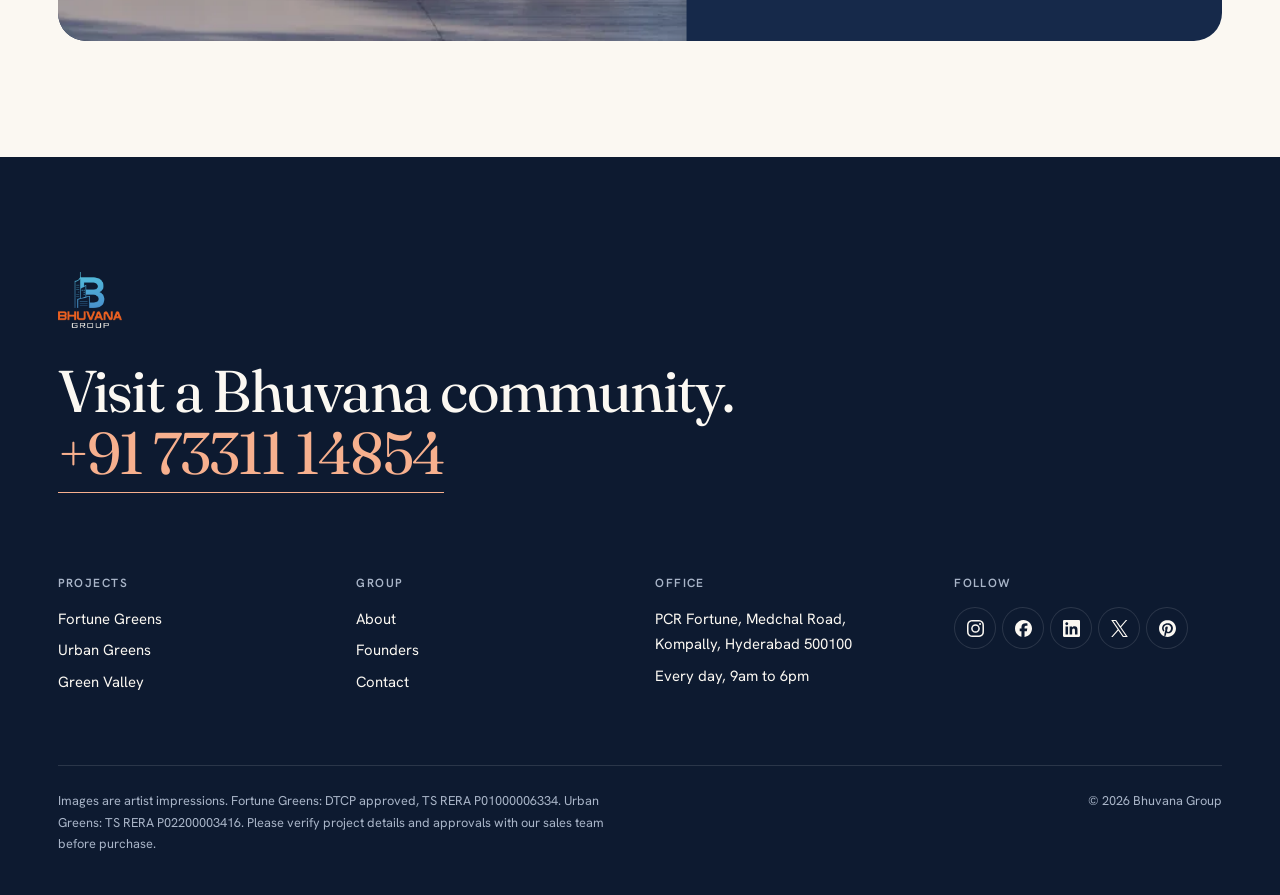
==== commit a140a1da: "Add site-wide animations and micro-interactions Animations (all pages, off under prefers-reduced-mot" ====
--- a/bhuvana/index.html
+++ b/bhuvana/index.html
@@ -19,6 +19,7 @@
 <link rel="preconnect" href="https://fonts.googleapis.com">
 <link rel="preconnect" href="https://fonts.gstatic.com" crossorigin>
 <link href="https://fonts.googleapis.com/css2?family=Fraunces:ital,opsz,wght@0,9..144,300..500;1,9..144,300..500&family=Hanken+Grotesk:wght@400;500;600&display=swap" rel="stylesheet">
+<script>document.documentElement.classList.add('js')</script>
 <link rel="stylesheet" href="assets/site.css">
 </head>
 <body class="home">
@@ -86,7 +87,7 @@
   <li><svg class="ico" aria-hidden="true"><use href="#i-clock"/></svg>Site visits every day, 9am to 6pm</li>
 </ul></section>
 
-<section class="sec stmt-wrap"><div class="w g rv">
+<section class="sec stmt-wrap"><div class="w g">
   <p class="eyebrow">Who we are</p>
   <p class="stmt">Bhuvana Group builds weekend villas, city apartments and plots across north Hyderabad, each one planned around <em>open land, light and air.</em> Four partners started the group in 2019. Three communities later, the idea hasn't changed.</p>
   <p class="more"><a class="ul" href="about.html">About the group →</a></p>
@@ -94,39 +95,39 @@
 </div></section>
 
 <section class="sec" id="projects" aria-label="Projects" style="padding-top:0"><div class="w">
-  <div class="phead rv"><div><p class="eyebrow">Our communities</p><h2 class="d2">Three communities.<br><em>One standard.</em></h2></div><p>Weekend villas, city apartments and plots along the NH 44 corridor north of Hyderabad.</p></div>
+  <div class="phead"><div><p class="eyebrow">Our communities</p><h2 class="d2">Three communities.<br><em>One standard.</em></h2></div><p>Weekend villas, city apartments and plots along the NH 44 corridor north of Hyderabad.</p></div>
   <div class="g pg">
-    <a class="pc p-fg rv" href="fortune-greens.html"><span class="pic"><img src="assets/img/fg/fg-entrance-2000.webp" srcset="assets/img/fg/fg-entrance-1000.webp 1000w, assets/img/fg/fg-entrance-2000.webp 2000w" sizes="(max-width:900px) 100vw, 60vw" alt="Entrance gate at Fortune Greens" loading="lazy" style="object-position:50% 58%"><span class="chip hot">Now selling</span></span><div class="pm"><div><h3>Fortune Greens</h3><p class="cap">Weekend villas and plots · Toopran–Masaipet · 86 acres</p></div><span class="arrow" aria-hidden="true">→</span></div></a>
-    <a class="pc p-ug rv" href="urban-greens.html"><span class="pic"><img src="assets/img/urban-greens-aerial.webp" alt="Urban Greens apartments and rooftop gardens from above" loading="lazy" style="object-position:50% 50%"><span class="chip">Ready to move</span></span><div class="pm"><div><h3>Urban Greens</h3><p class="cap">2 and 3 BHK apartments · Kompally</p></div><span class="arrow" aria-hidden="true">→</span></div></a>
-    <a class="pc p-gv rv" href="green-valley.html"><span class="pic"><img src="assets/img/green-valley.webp" alt="Green Valley plotted layout in Kompally with lit avenues" loading="lazy" style="object-position:50% 50%"><span class="chip">Completed</span></span><div class="pm"><div><h3>Green Valley</h3><p class="cap">Open plots · Kompally</p></div><span class="arrow" aria-hidden="true">→</span></div></a>
-    <div class="p-cta rv"><div><p class="d3">Not sure which one fits?</p><p>Tell us your budget and timeline. We will suggest the right community and show you around.</p></div><button class="btn" data-lead>Talk to us</button></div>
+    <a class="pc p-fg" href="fortune-greens.html"><span class="pic"><img src="assets/img/fg/fg-entrance-2000.webp" srcset="assets/img/fg/fg-entrance-1000.webp 1000w, assets/img/fg/fg-entrance-2000.webp 2000w" sizes="(max-width:900px) 100vw, 60vw" alt="Entrance gate at Fortune Greens" loading="lazy" style="object-position:50% 58%"><span class="chip hot">Now selling</span></span><div class="pm"><div><h3>Fortune Greens</h3><p class="cap">Weekend villas and plots · Toopran–Masaipet · 86 acres</p></div><span class="arrow" aria-hidden="true">→</span></div></a>
+    <a class="pc p-ug" href="urban-greens.html"><span class="pic"><img src="assets/img/urban-greens-aerial.webp" alt="Urban Greens apartments and rooftop gardens from above" loading="lazy" style="object-position:50% 50%"><span class="chip">Ready to move</span></span><div class="pm"><div><h3>Urban Greens</h3><p class="cap">2 and 3 BHK apartments · Kompally</p></div><span class="arrow" aria-hidden="true">→</span></div></a>
+    <a class="pc p-gv" href="green-valley.html"><span class="pic"><img src="assets/img/green-valley.webp" alt="Green Valley plotted layout in Kompally with lit avenues" loading="lazy" style="object-position:50% 50%"><span class="chip">Completed</span></span><div class="pm"><div><h3>Green Valley</h3><p class="cap">Open plots · Kompally</p></div><span class="arrow" aria-hidden="true">→</span></div></a>
+    <div class="p-cta"><div><p class="d3">Not sure which one fits?</p><p>Tell us your budget and timeline. We will suggest the right community and show you around.</p></div><button class="btn" data-lead>Talk to us</button></div>
   </div>
 </div></section>
 
 <section class="band">
   <img src="assets/img/fg/fg-villa-garden-2000.webp" srcset="assets/img/fg/fg-villa-garden-1000.webp 1000w, assets/img/fg/fg-villa-garden-2000.webp 2000w" sizes="100vw" alt="" loading="lazy" style="object-position:50% 50%">
-  <div class="w"><div class="qcard rv"><blockquote class="d3">A home is not a product to be bought and sold. It is a place where life unfolds with certainty and joy.</blockquote><p class="cap">The Bhuvana philosophy</p></div></div>
+  <div class="w"><div class="qcard"><blockquote class="d3">A home is not a product to be bought and sold. It is a place where life unfolds with certainty and joy.</blockquote><p class="cap">The Bhuvana philosophy</p></div></div>
 </section>
 
 <section class="sec prin tint"><div class="w g">
   <div class="prh"><div><p class="eyebrow">Our promise</p><h2 class="d2" style="margin-top:18px">What every address <em>shares.</em></h2></div><p>Four promises that hold across villas, apartments and plots.</p></div>
-  <article class="rv pf">
+  <article class="pf">
     <div class="pic"><img src="assets/img/fg/fg-aerial-courts-2000.webp" srcset="assets/img/fg/fg-aerial-courts-1000.webp 1000w, assets/img/fg/fg-aerial-courts-2000.webp 2000w" sizes="(max-width:900px) 100vw, 60vw" alt="Central gardens and sports courts at Fortune Greens from above" loading="lazy"></div>
     <div class="pt"><span class="pnum">01</span><h3>Land first.</h3><p>Gardens, avenues and open space are planned before a single building is drawn. The homes fit the land, not the other way round.</p><span class="cap">Central gardens, Fortune Greens</span></div>
   </article>
-  <article class="rv ps ps1"><div class="pic"><img src="assets/img/fg/fg-villa-two-storey-2000.webp" srcset="assets/img/fg/fg-villa-two-storey-1000.webp 1000w, assets/img/fg/fg-villa-two-storey-2000.webp 2000w" sizes="(max-width:900px) 100vw, 60vw" alt="Two-storey villa at Fortune Greens" loading="lazy"></div><span class="pnum">02</span><h3>Built properly.</h3><p>No shortcuts from structure to finish.</p></article>
-  <article class="rv ps ps2"><div class="pic"><img src="assets/img/fg/fg-villas-street-aerial-2000.webp" srcset="assets/img/fg/fg-villas-street-aerial-1000.webp 1000w, assets/img/fg/fg-villas-street-aerial-2000.webp 2000w" sizes="(max-width:900px) 100vw, 60vw" alt="Villa lane at Fortune Greens from above" loading="lazy"></div><span class="pnum">03</span><h3>Fair and clear.</h3><p>Transparent pricing, approved layouts and home loan support through leading banks.</p></article>
-  <article class="rv ps ps3"><div class="pic"><img src="assets/img/fg/fg-verandah-2000.webp" srcset="assets/img/fg/fg-verandah-1000.webp 1000w, assets/img/fg/fg-verandah-2000.webp 2000w" sizes="(max-width:900px) 100vw, 60vw" alt="Residents on a verandah at Fortune Greens" loading="lazy"></div><span class="pnum">04</span><h3>One team.</h3><p>The same people from your first visit to handover.</p></article>
+  <article class="ps ps1"><div class="pic"><img src="assets/img/fg/fg-villa-two-storey-2000.webp" srcset="assets/img/fg/fg-villa-two-storey-1000.webp 1000w, assets/img/fg/fg-villa-two-storey-2000.webp 2000w" sizes="(max-width:900px) 100vw, 60vw" alt="Two-storey villa at Fortune Greens" loading="lazy"></div><span class="pnum">02</span><h3>Built properly.</h3><p>No shortcuts from structure to finish.</p></article>
+  <article class="ps ps2"><div class="pic"><img src="assets/img/fg/fg-villas-street-aerial-2000.webp" srcset="assets/img/fg/fg-villas-street-aerial-1000.webp 1000w, assets/img/fg/fg-villas-street-aerial-2000.webp 2000w" sizes="(max-width:900px) 100vw, 60vw" alt="Villa lane at Fortune Greens from above" loading="lazy"></div><span class="pnum">03</span><h3>Fair and clear.</h3><p>Transparent pricing, approved layouts and home loan support through leading banks.</p></article>
+  <article class="ps ps3"><div class="pic"><img src="assets/img/fg/fg-verandah-2000.webp" srcset="assets/img/fg/fg-verandah-1000.webp 1000w, assets/img/fg/fg-verandah-2000.webp 2000w" sizes="(max-width:900px) 100vw, 60vw" alt="Residents on a verandah at Fortune Greens" loading="lazy"></div><span class="pnum">04</span><h3>One team.</h3><p>The same people from your first visit to handover.</p></article>
 </div></section>
 
 <section class="sec people" id="founders"><div class="w g">
-  <h2 class="d2 rv">Founded by four partners <em>in 2019.</em></h2>
-  <p class="intro rv">Four friends who saw what Hyderabad was missing: homes planned around the way families actually live.</p>
-  <figure class="rv"><div class="ph"><img src="assets/img/jaipal-reddy.webp" alt="Jaipal Reddy" width="640" height="800" loading="lazy"></div><figcaption>Jaipal Reddy<span>Founding partner</span></figcaption></figure><figure class="rv"><div class="ph"><img src="assets/img/dayakar-reddy.webp" alt="Dayakar Reddy" width="640" height="800" loading="lazy"></div><figcaption>Dayakar Reddy<span>Founding partner</span></figcaption></figure><figure class="rv"><div class="ph"><img src="assets/img/vinay-veerabattini.webp" alt="Vinay Veerabattini" width="640" height="800" loading="lazy"></div><figcaption>Vinay Veerabattini<span>Founding partner</span></figcaption></figure><figure class="rv"><div class="ph"><img src="assets/img/vikram-bairagoni.webp" alt="Vikram Bairagoni" width="640" height="800" loading="lazy"></div><figcaption>Vikram Bairagoni<span>Founding partner</span></figcaption></figure>
+  <h2 class="d2">Founded by four partners <em>in 2019.</em></h2>
+  <p class="intro">Four friends who saw what Hyderabad was missing: homes planned around the way families actually live.</p>
+  <figure><div class="ph"><img src="assets/img/jaipal-reddy.webp" alt="Jaipal Reddy" width="640" height="800" loading="lazy"></div><figcaption>Jaipal Reddy<span>Founding partner</span></figcaption></figure><figure><div class="ph"><img src="assets/img/dayakar-reddy.webp" alt="Dayakar Reddy" width="640" height="800" loading="lazy"></div><figcaption>Dayakar Reddy<span>Founding partner</span></figcaption></figure><figure><div class="ph"><img src="assets/img/vinay-veerabattini.webp" alt="Vinay Veerabattini" width="640" height="800" loading="lazy"></div><figcaption>Vinay Veerabattini<span>Founding partner</span></figcaption></figure><figure><div class="ph"><img src="assets/img/vikram-bairagoni.webp" alt="Vikram Bairagoni" width="640" height="800" loading="lazy"></div><figcaption>Vikram Bairagoni<span>Founding partner</span></figcaption></figure>
 </div></section>
 
 <section class="sec visit" style="padding-top:0"><div class="w g">
-  <div class="panel rv">
+  <div class="panel">
   <div class="pic"><img src="assets/img/fg/fg-villa-porch-2000.webp" srcset="assets/img/fg/fg-villa-porch-1000.webp 1000w, assets/img/fg/fg-villa-porch-2000.webp 2000w" sizes="(max-width:900px) 100vw, 50vw" alt="" loading="lazy" style="object-position:50% 60%"></div>
   <div class="txt">
     <h2 class="d2">Come and see it <em>for yourself.</em></h2>
--- a/bhuvana/assets/site.css
+++ b/bhuvana/assets/site.css
@@ -54,8 +54,12 @@
 /* links & buttons */
 .ul{display:inline-flex;align-items:center;gap:8px;padding-bottom:3px;background:linear-gradient(currentColor,currentColor) 0 100%/100% 1px no-repeat;transition:background-size .5s var(--ease),color .3s;font-weight:600}
 .ul:hover{background-size:0 1px;background-position:100% 100%;color:var(--sun-d)}
-.btn{display:inline-flex;align-items:center;justify-content:center;gap:10px;min-height:54px;padding:0 30px;border-radius:99px;background:var(--sun-d);color:#fff;font-weight:600;letter-spacing:.01em;transition:background .3s,transform .3s var(--ease),box-shadow .3s;box-shadow:0 12px 24px -14px rgba(201,80,28,.8)}
+.btn{position:relative;overflow:hidden;isolation:isolate;display:inline-flex;align-items:center;justify-content:center;gap:10px;min-height:54px;padding:0 30px;border-radius:99px;background:var(--sun-d);color:#fff;font-weight:600;letter-spacing:.01em;transition:background .3s,transform .3s var(--ease),box-shadow .3s,scale .2s var(--ease),color .3s;box-shadow:0 12px 24px -14px rgba(201,80,28,.8)}
 .btn:hover{background:#B34518;transform:translateY(-2px)}
+.btn:active{scale:.97}
+/* light sheen sweeps across on hover */
+.btn::before{content:"";position:absolute;inset:0;z-index:-1;background:linear-gradient(110deg,transparent 30%,rgba(255,255,255,.32) 50%,transparent 70%);translate:-120% 0;transition:translate .9s var(--ease)}
+.btn:hover::before{translate:120% 0}
 .btn::after{content:"→";transition:transform .3s var(--ease)}
 .btn:hover::after{transform:translateX(3px)}
 .btn.ghost{background:transparent;color:var(--ink);box-shadow:inset 0 0 0 1.5px var(--ink)}
@@ -66,7 +70,8 @@
 .arrow{display:inline-grid;place-items:center;width:44px;height:44px;border-radius:50%;background:var(--ink);color:var(--paper);font-size:1.1rem;transition:background .3s,transform .3s var(--ease);flex:none}
 
 /* header: always light, lifts on scroll */
-header{position:fixed;inset:0 0 auto;z-index:40;color:var(--ink);background:rgba(251,248,242,.72);backdrop-filter:blur(12px);-webkit-backdrop-filter:blur(12px);transition:background .4s,box-shadow .4s,backdrop-filter .4s}
+header{position:fixed;inset:0 0 auto;z-index:40;color:var(--ink);background:rgba(251,248,242,.72);backdrop-filter:blur(12px);-webkit-backdrop-filter:blur(12px);transition:background .4s,box-shadow .4s,backdrop-filter .4s,translate .45s var(--ease);view-transition-name:site-header}
+header.hide{translate:0 -100%}
 header.solid{background:rgba(251,248,242,.86);backdrop-filter:saturate(1.4) blur(14px);-webkit-backdrop-filter:saturate(1.4) blur(14px);box-shadow:0 1px 0 var(--line)}
 .bar{display:flex;align-items:center;justify-content:space-between;height:var(--hh);gap:var(--gut)}
 .logo img{height:52px;width:auto}.logo .lt{display:none}.logo .dk{display:block}
@@ -108,11 +113,12 @@
 .hero .btn.ghost:hover{background:#fff;color:var(--ink)}
 .cta-row{display:flex;flex-wrap:wrap;gap:12px}
 @media (prefers-reduced-motion:no-preference){
-  .hero.intro .slide.on img{animation:settle 2.8s var(--ease) both}
-  .hero.intro .hero-copy>*{animation:rise 1.1s var(--ease) both}
-  .hero.intro .hero-copy>:nth-child(2){animation-delay:.12s}
-  @keyframes settle{from{scale:1.08}}
-  @keyframes rise{from{translate:0 24px;opacity:0}}
+  /* each slide drifts in slowly while it is showing; JS restarts it on every change */
+  .slide img{animation:kb 9s cubic-bezier(.25,.5,.3,1) both paused}
+  .slide.on img{animation-play-state:running}
+  @keyframes kb{from{scale:1.12}to{scale:1}}
+  .hero.intro .cta-row{animation:rise 1s var(--ease) .55s both}
+  .hero.intro .hidx{animation:fade 1s ease .9s both}
 }
 /* slide indicators: small, quiet, bottom-right */
 .hidx{position:absolute;z-index:3;right:var(--pad);bottom:clamp(28px,4vh,40px);display:flex;align-items:center;gap:14px}
@@ -158,7 +164,8 @@
 .trust ul{list-style:none;padding-block:22px;display:flex;flex-wrap:wrap;justify-content:space-between;gap:16px 32px}
 .trust li{display:flex;align-items:center;gap:12px;font-weight:500;font-size:.95rem}
 .ico{width:22px;height:22px;fill:none;stroke:var(--leaf);stroke-width:1.6;stroke-linecap:round;stroke-linejoin:round;flex:none}
-.trust .ico{width:38px;height:38px;padding:8px;border-radius:50%;background:var(--sage)}
+.trust .ico{width:38px;height:38px;padding:8px;border-radius:50%;background:var(--sage);transition:background .3s,stroke .3s,rotate .5s var(--ease)}
+.trust li:hover .ico{background:var(--leaf);stroke:#fff;rotate:-10deg}
 
 /* ---------- page hero (inner pages): light title + inset image ---------- */
 .phero{padding-top:calc(var(--hh) + clamp(28px,4vw,56px));background:linear-gradient(180deg,var(--sage) 0,var(--paper) 70%)}
@@ -172,7 +179,7 @@
 .crumbs{font-size:.85rem;color:var(--mute)}
 .crumbs a{text-decoration:underline;text-underline-offset:3px;text-decoration-thickness:1px}
 .crumbs a:hover{color:var(--sun-d)}
-@media (prefers-reduced-motion:no-preference){.ph-img img{animation:settle 2.4s var(--ease) both}.ph-t>*{animation:rise 1s var(--ease) both}}
+@media (prefers-reduced-motion:no-preference){.ph-t>:not(.d1){animation:rise 1s var(--ease) both}.ph-t>.sub{animation-delay:.35s}}
 /* typographic page top (no image) */
 .ttop{padding:calc(var(--hh) + clamp(56px,8vw,120px)) 0 clamp(48px,6vw,80px);background:linear-gradient(180deg,var(--sage) 0,var(--paper) 100%)}
 
@@ -262,6 +269,9 @@
 .detail li{display:grid;gap:4px;padding:22px 24px;border-radius:var(--r-s);background:var(--card);box-shadow:var(--shadow)}
 .detail li b{font-family:var(--serif);font-weight:400;font-size:1.3rem;letter-spacing:-.01em}
 .detail li span{color:var(--mute)}
+.detail li:hover,.club li:hover{transform:translateY(-3px)}
+.club li{transition:transform .4s var(--ease),background .3s,color .3s}
+.club li:hover{background:var(--leaf);color:#fff}
 .detail .note{grid-column:6/13;margin-top:18px}
 @media (max-width:900px){.detail h2,.detail ul,.detail .note{grid-column:1/-1}.detail ul{margin-top:32px}}
 @media (max-width:560px){.detail ul{grid-template-columns:1fr}}
@@ -282,7 +292,8 @@
 
 /* forms: filled fields, rounded */
 .enqf{display:grid;gap:18px}
-.enqf label{display:grid;gap:6px;font-size:.84rem;font-weight:500;color:var(--mute)}
+.enqf label{display:grid;gap:6px;font-size:.84rem;font-weight:500;color:var(--mute);transition:color .2s}
+.enqf label:focus-within{color:var(--leaf)}
 .enqf input,.enqf select{font:inherit;font-size:1.02rem;color:var(--ink);background:var(--card);border:1.5px solid var(--line);border-radius:12px;padding:12px 16px;min-height:52px;appearance:none;transition:border-color .2s,box-shadow .2s}
 .enqf select{background:var(--card) url("data:image/svg+xml,%3Csvg xmlns='http://www.w3.org/2000/svg' width='12' height='8'%3E%3Cpath d='M1 1l5 5 5-5' fill='none' stroke='%235D6472' stroke-width='1.6'/%3E%3C/svg%3E") right 16px center/12px 8px no-repeat;padding-right:40px}
 .enqf input:focus,.enqf select:focus{outline:0;border-color:var(--leaf);box-shadow:0 0 0 4px rgba(36,69,122,.15)}
@@ -314,7 +325,8 @@
 footer .logo-f{grid-column:1/-1;margin-bottom:32px}
 footer .logo-f img{height:56px;width:auto}
 footer .big{grid-column:1/9;font-family:var(--serif);letter-spacing:-.03em;font-size:clamp(2.2rem,4.6vw,4.4rem);line-height:1.05}
-footer .big a{color:#F7B08E;background:linear-gradient(currentColor,currentColor) 0 100%/100% 1px no-repeat;padding-bottom:4px}
+footer .big a{color:#F7B08E;background:linear-gradient(currentColor,currentColor) 0 100%/100% 1px no-repeat;padding-bottom:4px;transition:background-size .5s var(--ease)}
+footer .big a:hover{background-size:0 1px;background-position:100% 100%}
 footer .cols{grid-column:1/-1;display:grid;grid-template-columns:repeat(4,1fr);gap:var(--gut);margin-top:clamp(56px,7vw,100px);font-size:.93rem}
 footer h4{font-weight:600;color:var(--mute);font-size:.74rem;letter-spacing:.12em;text-transform:uppercase;margin-bottom:14px}
 footer .cols a,footer .cols p{display:block;margin-bottom:6px}
@@ -322,8 +334,8 @@
 footer .legal{grid-column:1/-1;display:flex;justify-content:space-between;flex-wrap:wrap;gap:12px 40px;margin-top:64px;padding-top:24px;border-top:1px solid var(--line);font-size:.8rem;color:var(--mute)}
 footer .legal p{max-width:80ch}
 .social{display:flex;gap:6px;margin:8px 0 0}
-.social a{display:grid!important;place-items:center;width:42px;height:42px;margin:0!important;border-radius:50%;box-shadow:inset 0 0 0 1px var(--line);transition:background .3s,color .3s}
-.social a:hover{background:var(--sun-d);color:#fff;box-shadow:none}
+.social a{display:grid!important;place-items:center;width:42px;height:42px;margin:0!important;border-radius:50%;box-shadow:inset 0 0 0 1px var(--line);transition:background .3s,color .3s,translate .3s var(--ease)}
+.social a:hover{background:var(--sun-d);color:#fff;box-shadow:none;translate:0 -3px}
 .cgrid .social a{box-shadow:inset 0 0 0 1px var(--line)}
 .ib{width:17px;height:17px;fill:currentColor}
 @media (max-width:900px){footer .big{grid-column:1/-1}footer .cols{grid-template-columns:1fr 1fr;row-gap:40px}}
@@ -371,7 +383,7 @@
 .pc .pm{display:flex;justify-content:space-between;align-items:center;gap:16px;padding:4px 6px 6px 10px}
 .pc h3{font-family:var(--serif);font-weight:400;letter-spacing:-.02em;font-size:clamp(1.5rem,2.3vw,2.1rem);line-height:1.05}
 .pc .cap{margin-top:4px}
-.pc:hover .arrow{background:var(--sun-d);transform:translateX(3px)}
+.pc:hover .arrow{background:var(--sun-d);transform:rotate(-45deg)}
 .p-fg{grid-column:1/8;grid-row:1/3}.p-fg .pic{min-height:420px}
 .p-ug{grid-column:8/13;grid-row:1}.p-ug .pic{aspect-ratio:16/10;flex:none}
 .p-gv{grid-column:8/13;grid-row:2}.p-gv .pic{aspect-ratio:16/10;flex:none}
@@ -385,7 +397,7 @@
 
 /* ===== project pages ===== */
 html{scroll-padding-top:calc(var(--hh) + 64px)}
-.pnav{position:sticky;top:var(--hh);z-index:30;padding-block:10px;background:rgba(251,248,242,.9);backdrop-filter:blur(12px);-webkit-backdrop-filter:blur(12px)}
+.pnav{position:sticky;top:var(--hh);transition:top .45s var(--ease);z-index:30;padding-block:10px;background:rgba(251,248,242,.9);backdrop-filter:blur(12px);-webkit-backdrop-filter:blur(12px)}
 .pnav .w{display:flex;align-items:center;justify-content:space-between;gap:var(--gut)}
 .pnav .pn{font-family:var(--serif);font-size:1.15rem;white-space:nowrap}
 .pl{display:flex;gap:4px;padding:4px;border-radius:99px;background:var(--card);box-shadow:var(--shadow);overflow-x:auto;scrollbar-width:none;font-size:.9rem;font-weight:500;color:var(--mute)}
@@ -429,8 +441,65 @@
 .viewer .prev{left:16px}.viewer .next{right:16px}
 .viewer .count{opacity:.7;margin-right:12px}
 
-/* scroll reveal */
-.rv{opacity:0;translate:0 28px;transition:opacity .9s var(--ease),translate 1s var(--ease)}
-.rv.in{opacity:1;translate:0 0}
-
-@media (prefers-reduced-motion:reduce){html{scroll-behavior:auto}*{animation:none!important;transition-duration:.01ms!important}.rv{opacity:1;translate:none}}
+/* ===== motion =====
+   Everything that starts hidden is gated by .js (set in <head>) and by
+   no-preference, so without JS or with reduced motion the page is static.
+   Keep these three lists in step with FADE / IMG / HEAD in site.js. */
+@keyframes rise{from{translate:0 24px;opacity:0}}
+@keyframes fade{from{opacity:0}}
+@keyframes slidein{from{opacity:0;translate:0 14px}}
+@keyframes ping{0%{box-shadow:0 0 0 0 rgba(168,66,26,.45)}70%,100%{box-shadow:0 0 0 7px rgba(168,66,26,0)}}
+@keyframes spin{to{rotate:360deg}}
+@keyframes draw{to{stroke-dashoffset:0}}
+@keyframes shake{20%,60%{translate:-6px 0}40%,80%{translate:6px 0}}
+@keyframes vt-out{to{opacity:0;translate:0 -12px}}
+@keyframes vt-in{from{opacity:0;translate:0 16px}}
+
+@media (prefers-reduced-motion:no-preference){
+  /* fade and rise, staggered through --d */
+  .js :is(.eyebrow:not(.pill),main .stmt,main .lead-p,.more,.phead>p,.prh>p,.pc,.p-cta,.prin article,.people figure,.people .intro,.stats>div,.trust li,.facts dl>div,.pintro .body,.detail li,.club .ctx,.ghead .btn,.where .txt,.enqband .etx .txt,.enqband .panel>.enqf,.cgrid .info>div,.cgrid>.enqf,.next a,.visit .txt>:not(h2),.qcard,.homes .htxt>:not(h2)){transition:opacity .9s var(--ease) var(--d,0ms),translate 1s var(--ease) var(--d,0ms),transform .5s var(--ease),scale .2s,box-shadow .5s,background .3s,color .3s}
+  .js :is(.eyebrow:not(.pill),main .stmt,main .lead-p,.more,.phead>p,.prh>p,.pc,.p-cta,.prin article,.people figure,.people .intro,.stats>div,.trust li,.facts dl>div,.pintro .body,.detail li,.club .ctx,.ghead .btn,.where .txt,.enqband .etx .txt,.enqband .panel>.enqf,.cgrid .info>div,.cgrid>.enqf,.next a,.visit .txt>:not(h2),.qcard,.homes .htxt>:not(h2)):not(.in){opacity:0;translate:0 32px}
+  /* images wipe up from the bottom and settle */
+  .js :is(.pc .pic,.prin .pic,.people .ph,.next .pic,figure>button[data-view],.ovimg,figure.plate,.ph-img,.visit .pic,.where .map){transition:clip-path 1.3s var(--ease) var(--d,0ms),transform .5s var(--ease)}
+  .js :is(.pc .pic,.prin .pic,.people .ph,.next .pic,figure>button[data-view],.ovimg,figure.plate,.ph-img,.visit .pic,.where .map):not(.in){clip-path:inset(100% 0 0 0)}
+  .js :is(.pc .pic,.prin .pic,.people .ph,.next .pic,figure>button[data-view],.ovimg,figure.plate,.ph-img,.visit .pic,.where .map) img{transition:scale 1.6s var(--ease) var(--d,0ms),filter .6s}
+  .js :is(.pc .pic,.prin .pic,.people .ph,.next .pic,figure>button[data-view],.ovimg,figure.plate,.ph-img,.visit .pic,.where .map):not(.in) img{scale:1.18}
+  /* headlines rise word by word */
+  .js :is(.hero .d1,main .d2,.ph-t .d1,.ttop .d1):not(.sh){visibility:hidden}
+  .sh .w8{display:inline-block;overflow:hidden;vertical-align:top;padding:0 .08em .16em 0;margin:0 -.08em -.16em 0}
+  .sh .w8>span{display:inline-block;translate:0 115%;transition:translate 1.1s var(--ease) calc(var(--i) * 55ms + var(--d,0ms))}
+  .sh.in .w8>span{translate:0 0}
+  .sh.done .w8{overflow:visible}
+  /* eyebrow rule draws in */
+  .js .eyebrow:not(.pill)::before{transform:scaleX(0);transform-origin:left;transition:transform .9s var(--ease) calc(var(--d,0ms) + .2s)}
+  .js .eyebrow.in::before{transform:none}
+  /* slow parallax on big pictures (JS sets translate) */
+  .js :is(.band>img,.ph-img img,.visit .pic img){scale:1.16}
+  /* page-to-page cross-fade where the browser supports it */
+  @view-transition{navigation:auto}
+  ::view-transition-old(root){animation:vt-out .35s cubic-bezier(.2,.7,.1,1) both}
+  ::view-transition-new(root){animation:vt-in .55s cubic-bezier(.2,.7,.1,1) both}
+}
+
+/* scroll progress */
+.sprog{position:fixed;inset:0 0 auto;height:3px;z-index:50;background:var(--sun);transform-origin:0 50%;transform:scaleX(0);pointer-events:none}
+html:has(header.hide) .pnav{top:0}
+/* "Now selling" dot pulses */
+.chip.hot::before{animation:ping 2.2s ease-out infinite}
+/* gallery images show a zoom badge on hover */
+figure>button[data-view]{position:relative}
+figure>button[data-view]::after{content:"";position:absolute;right:14px;bottom:14px;width:42px;height:42px;border-radius:50%;background:rgba(255,255,255,.94) url("data:image/svg+xml,%3Csvg xmlns='http://www.w3.org/2000/svg' viewBox='0 0 16 16'%3E%3Cpath d='M8 2v12M2 8h12' stroke='%230F1D33' stroke-width='1.8' stroke-linecap='round'/%3E%3C/svg%3E") center/16px no-repeat;box-shadow:var(--shadow);opacity:0;scale:.6;transition:opacity .3s,scale .4s var(--ease)}
+figure>button[data-view]:hover::after,figure>button[data-view]:focus-visible::after{opacity:1;scale:1}
+/* mobile menu links slide in one after another */
+.mnav.open>*{animation:slidein .5s var(--ease) both}
+.mnav.open>:nth-child(2){animation-delay:.04s}.mnav.open>:nth-child(3){animation-delay:.08s}.mnav.open>:nth-child(4){animation-delay:.12s}
+.mnav.open>:nth-child(5){animation-delay:.16s}.mnav.open>:nth-child(6){animation-delay:.2s}.mnav.open>:nth-child(7){animation-delay:.24s}
+/* form feedback: spinner while sending, shake on a missing field, tick on success */
+.enqf .btn.loading{color:transparent;pointer-events:none}
+.enqf .btn.loading::after{content:"";position:absolute;inset:0;margin:auto;width:20px;height:20px;border:2px solid #fff;border-right-color:transparent;border-radius:50%;animation:spin .7s linear infinite}
+.enqf .shake{animation:shake .4s ease;border-color:#B3402E}
+.tick{width:52px;height:52px;fill:none;stroke:var(--leaf);stroke-width:2.5;stroke-linecap:round;stroke-linejoin:round}
+.tick circle{stroke-dasharray:151;stroke-dashoffset:151;animation:draw .7s var(--ease) forwards}
+.tick path{stroke-dasharray:36;stroke-dashoffset:36;animation:draw .45s var(--ease) .55s forwards}
+
+@media (prefers-reduced-motion:reduce){html{scroll-behavior:auto}*{animation:none!important;transition-duration:.01ms!important}.tick *{stroke-dashoffset:0!important}}
